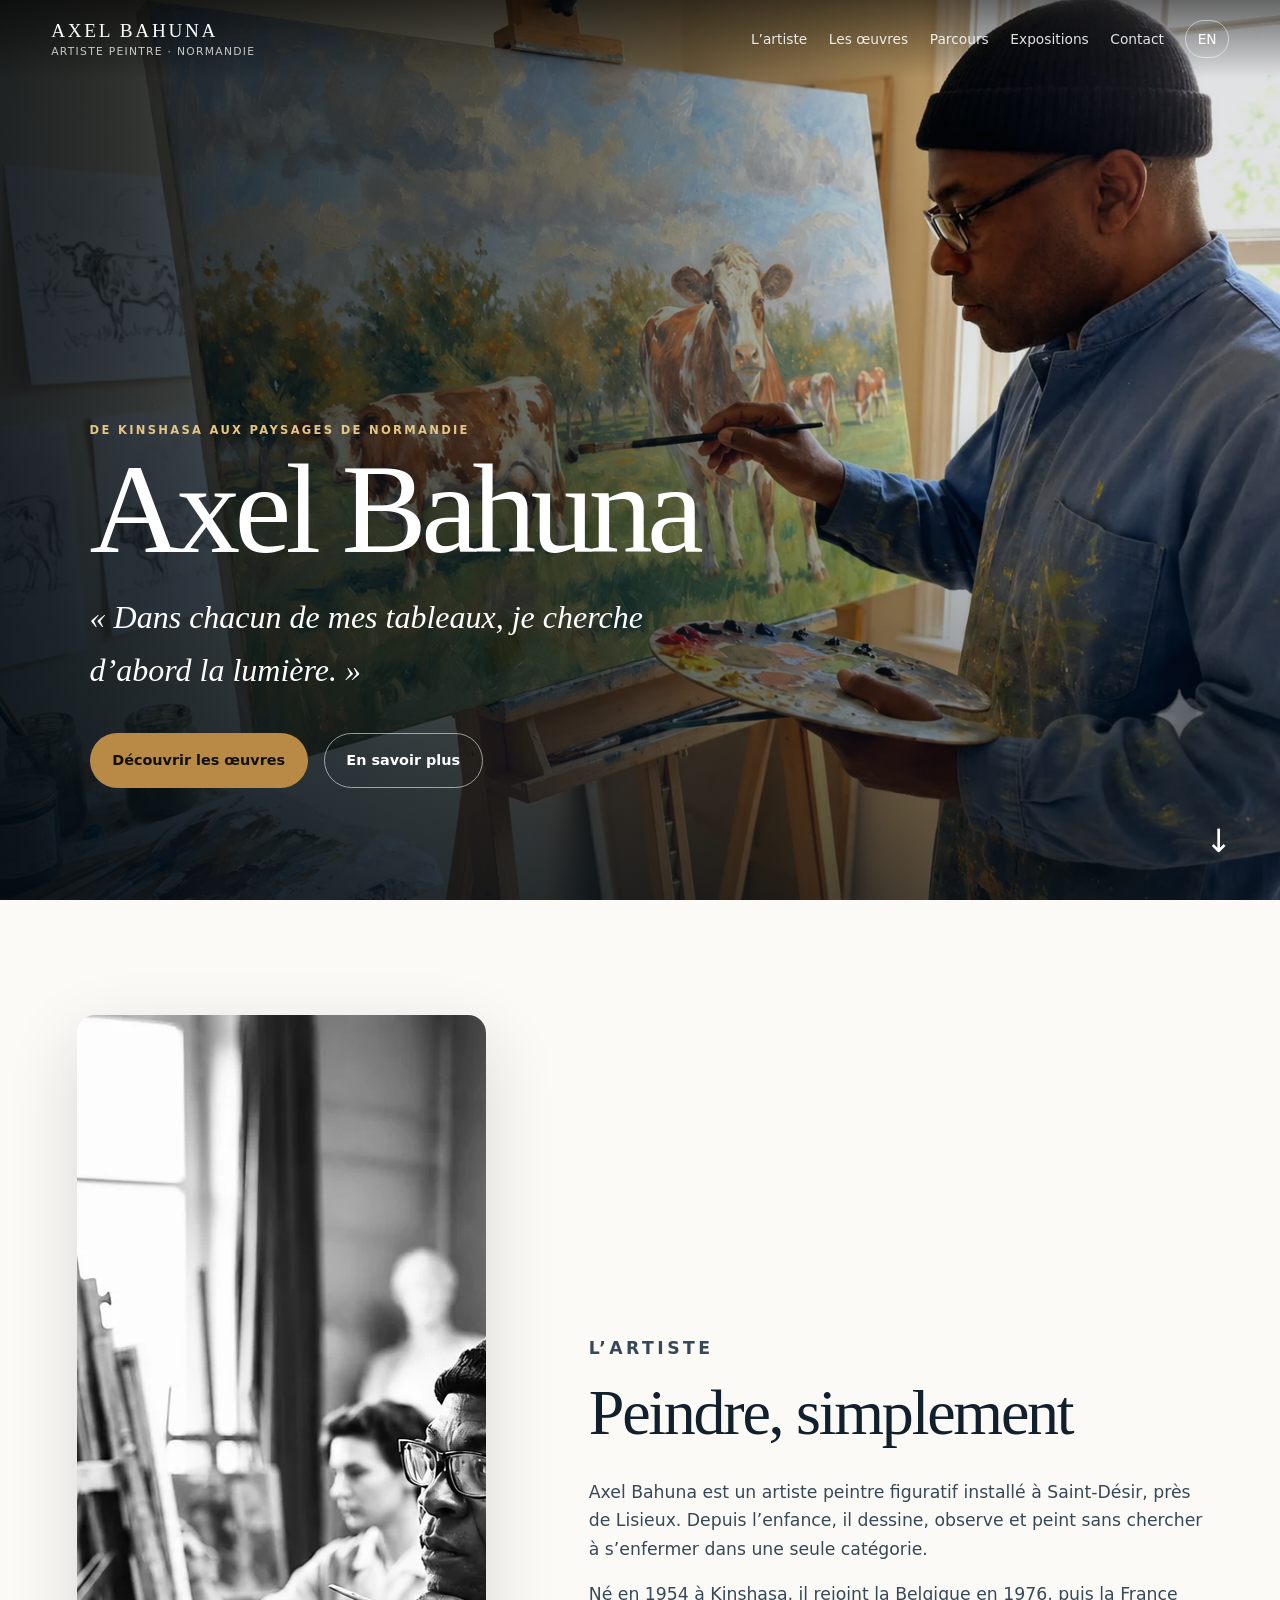
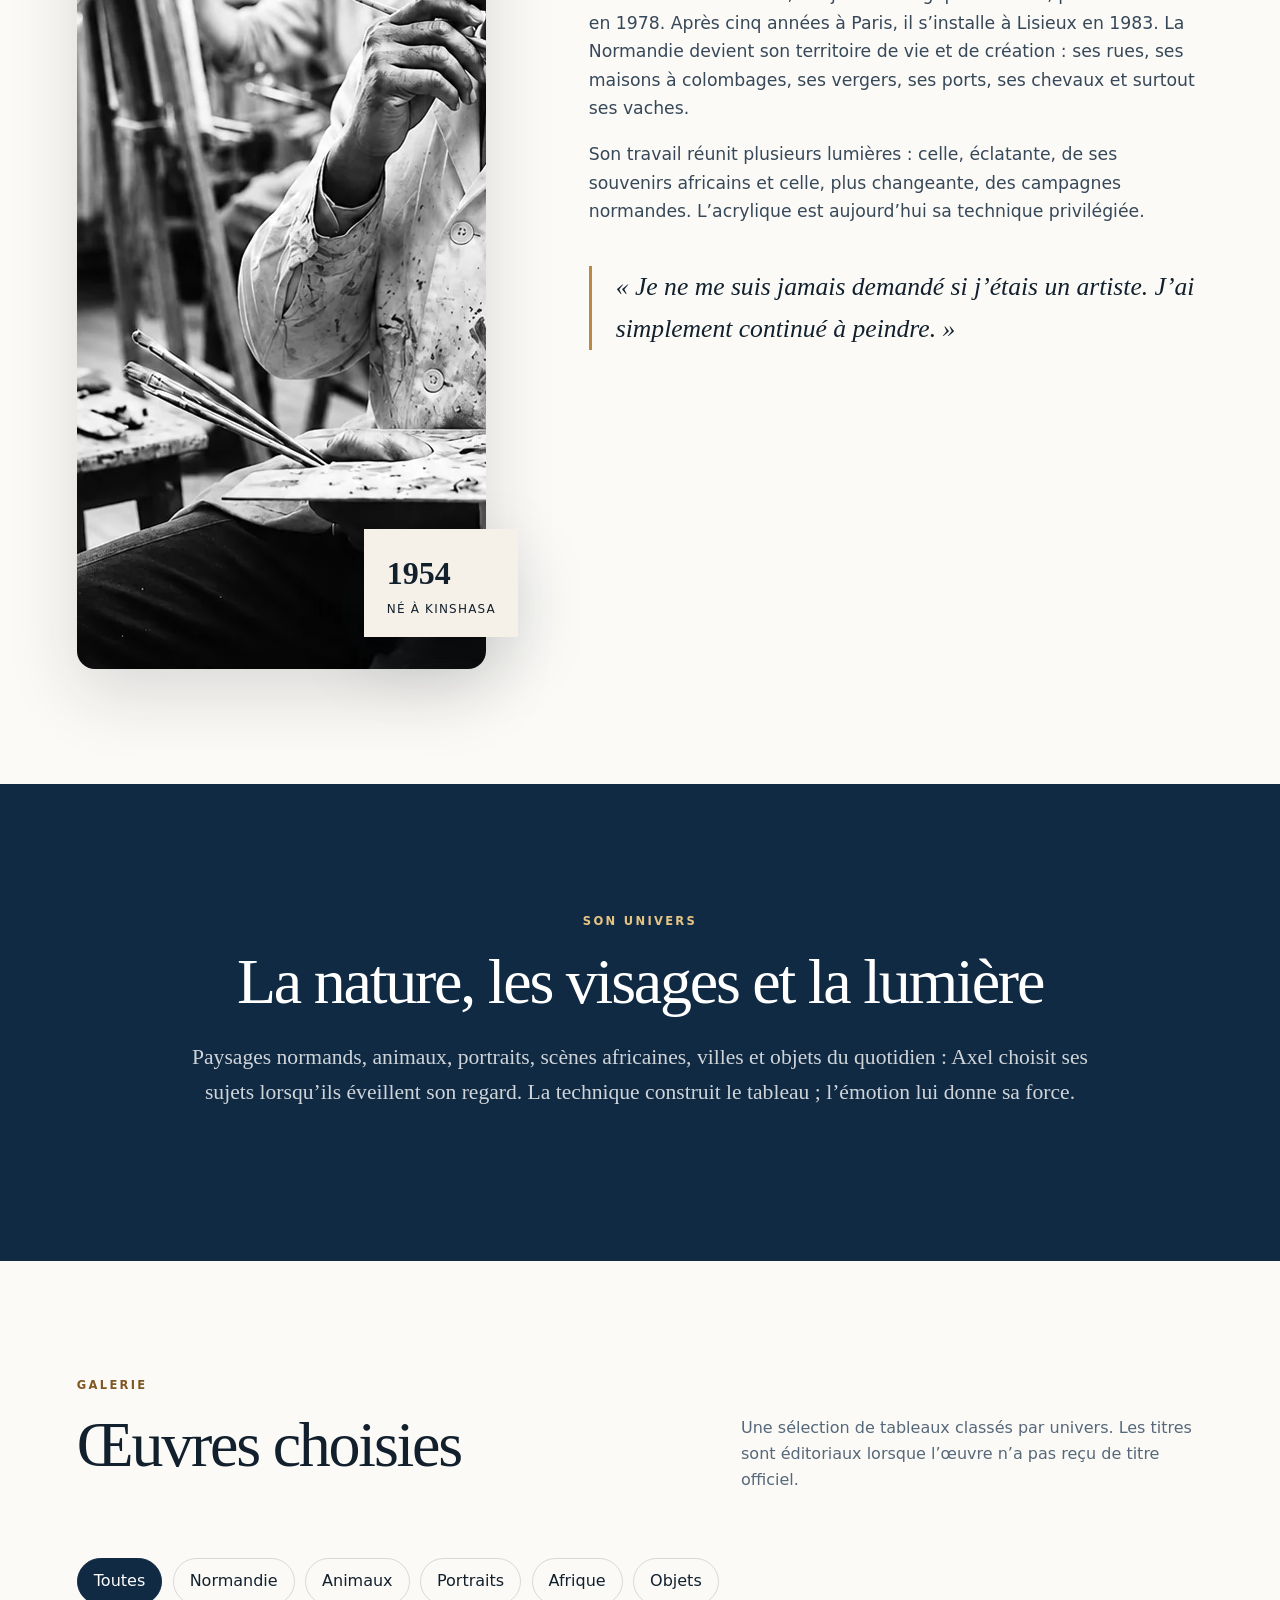
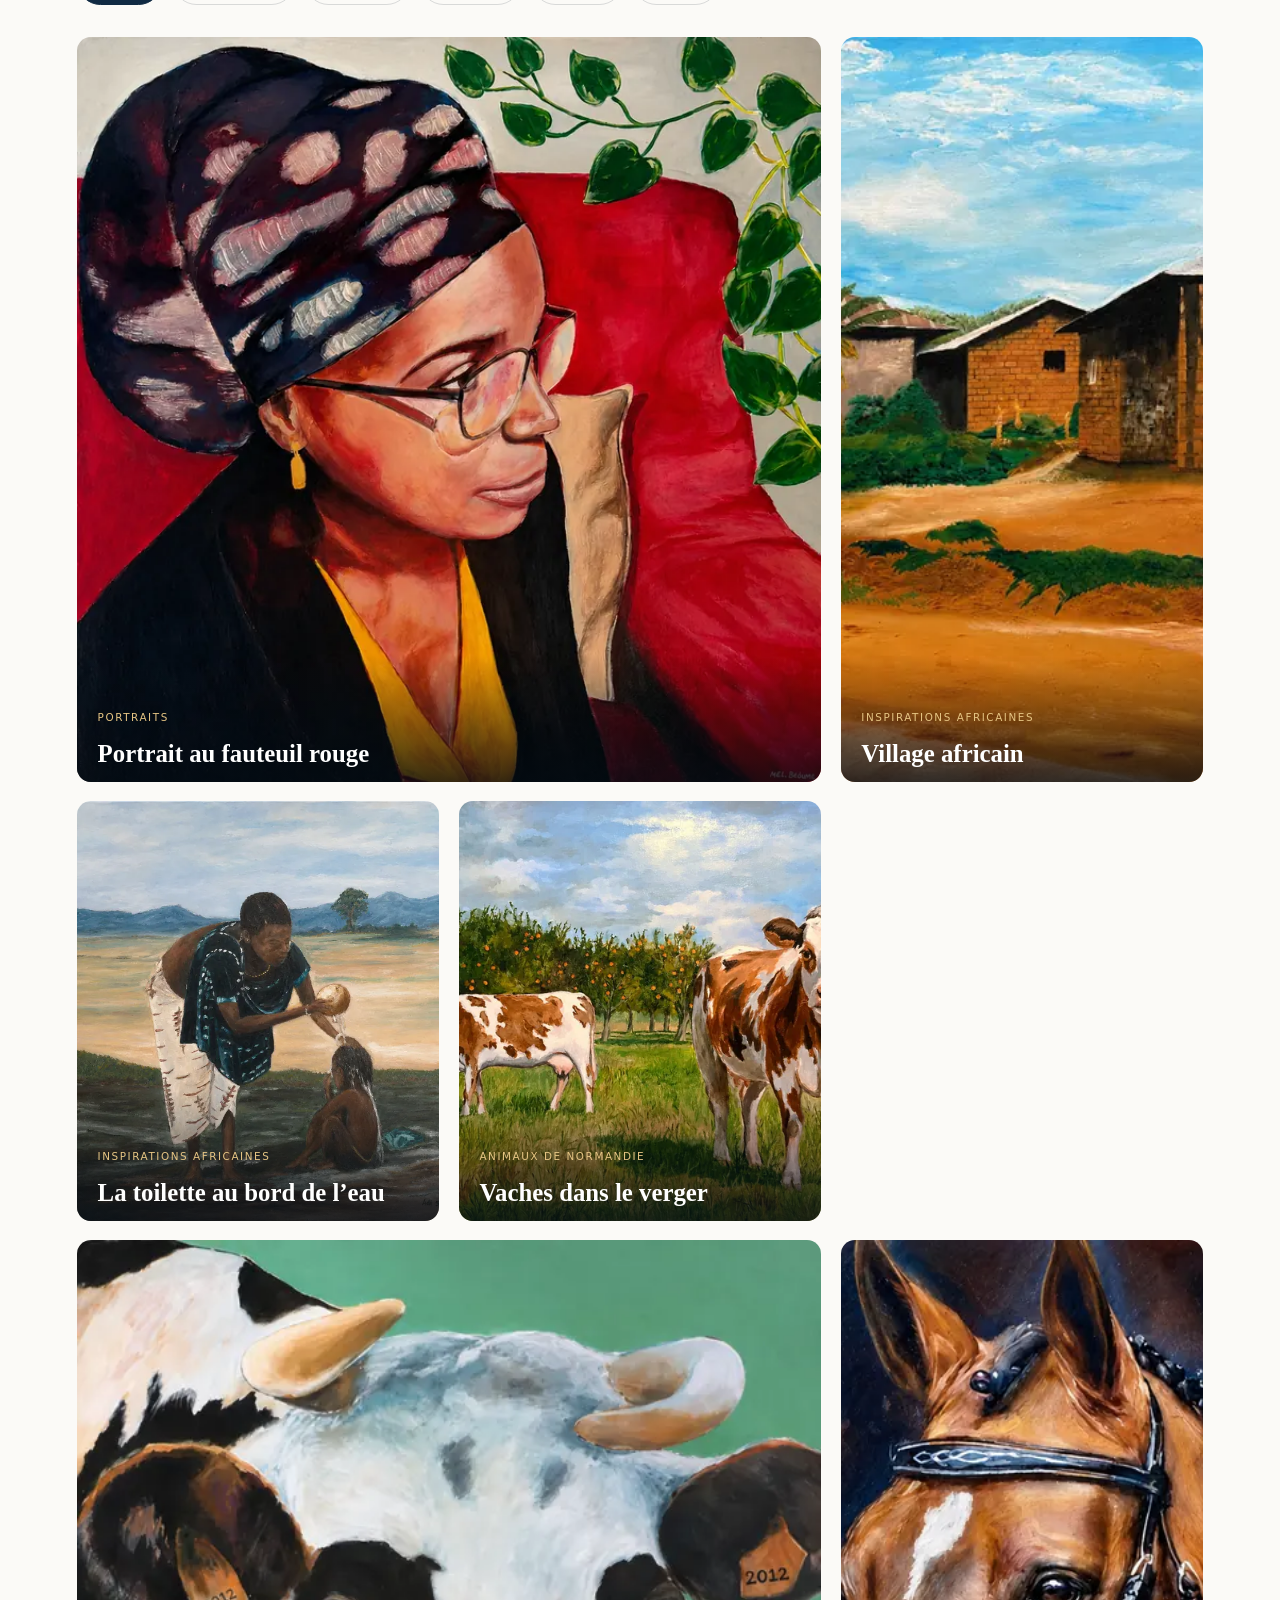
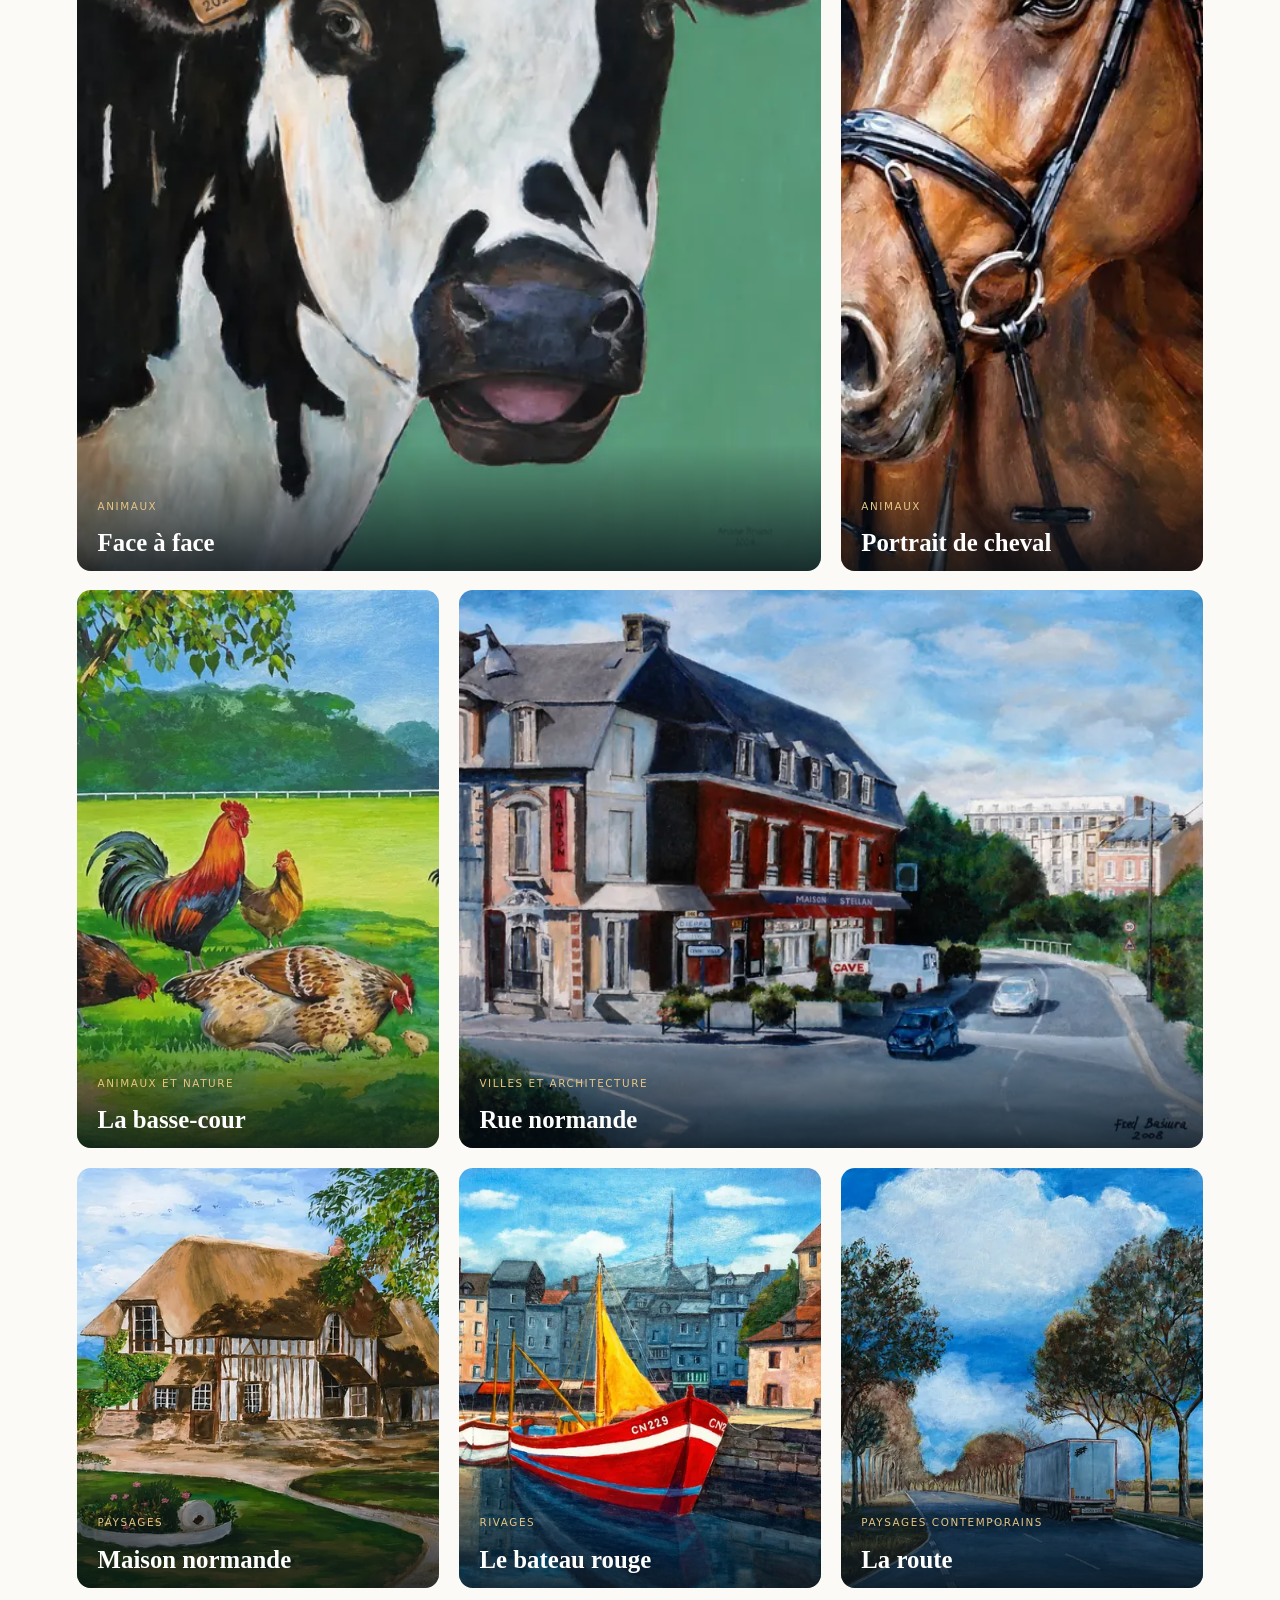
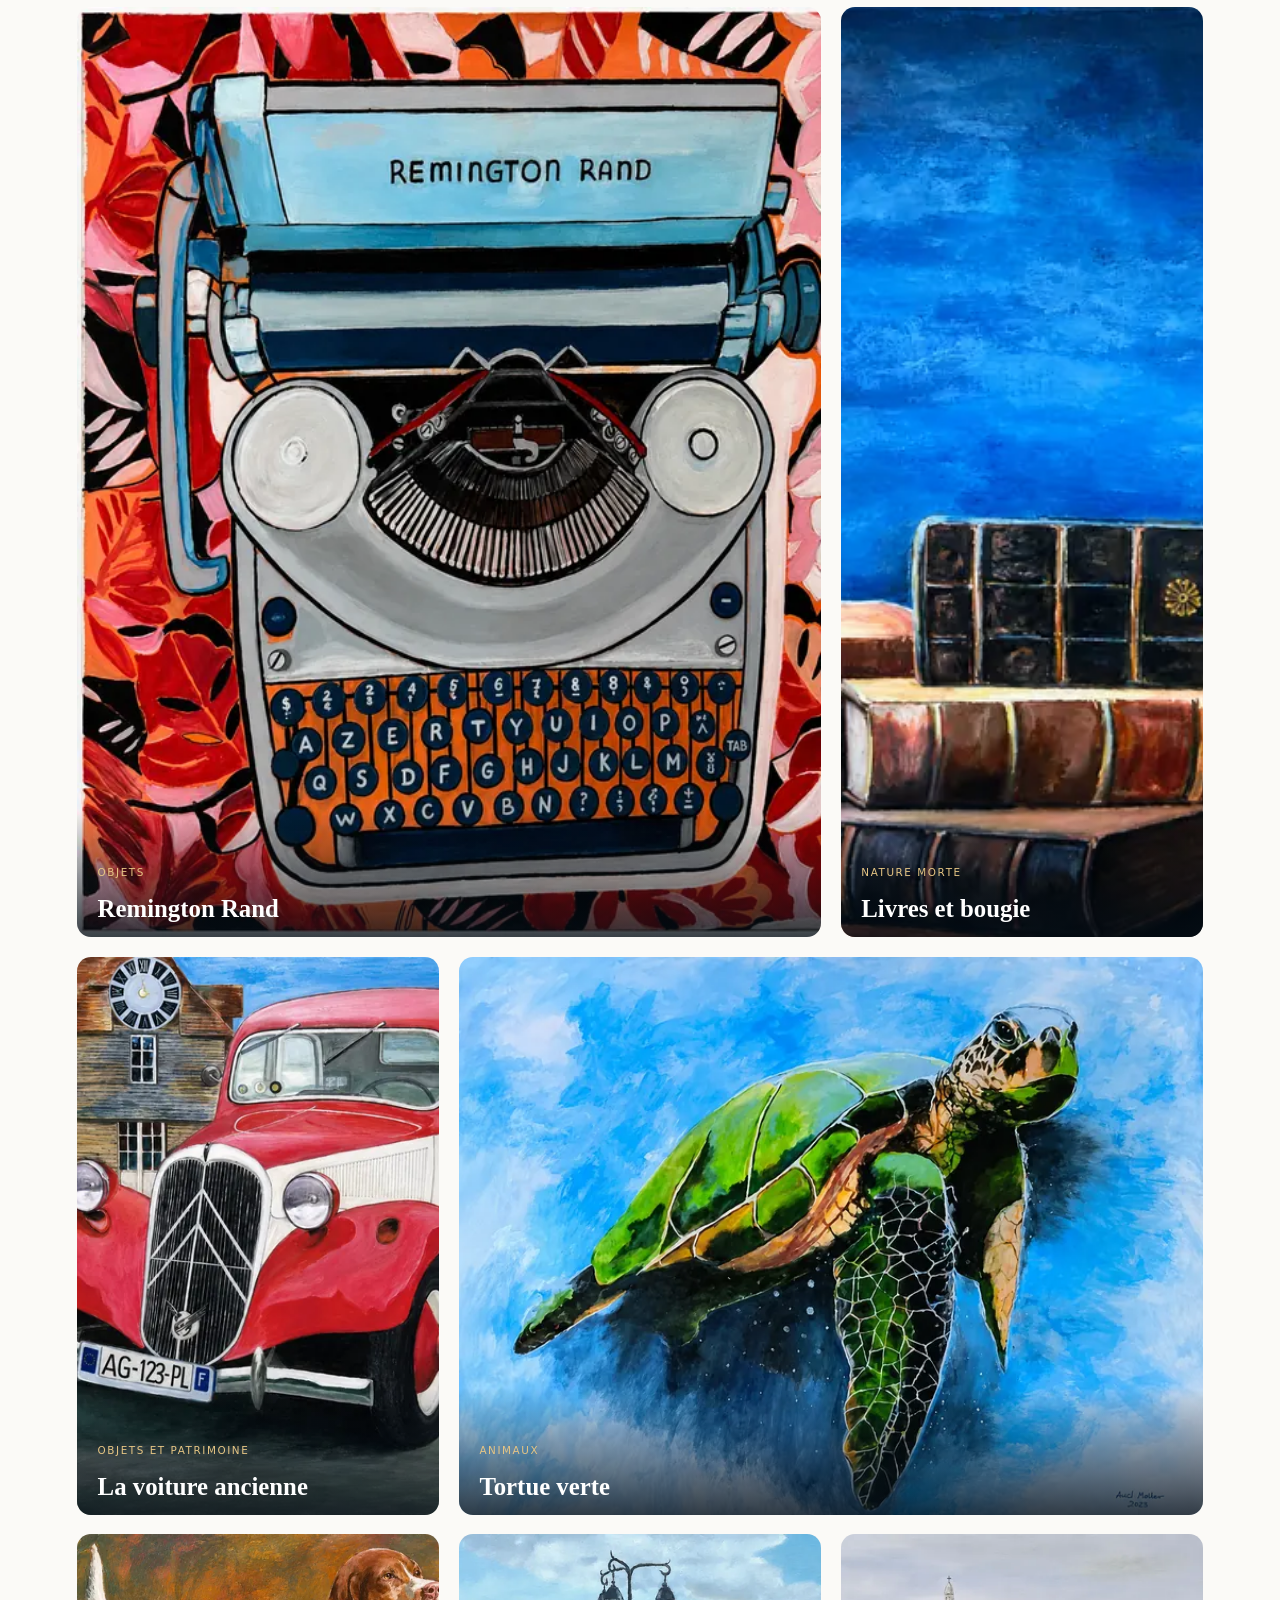
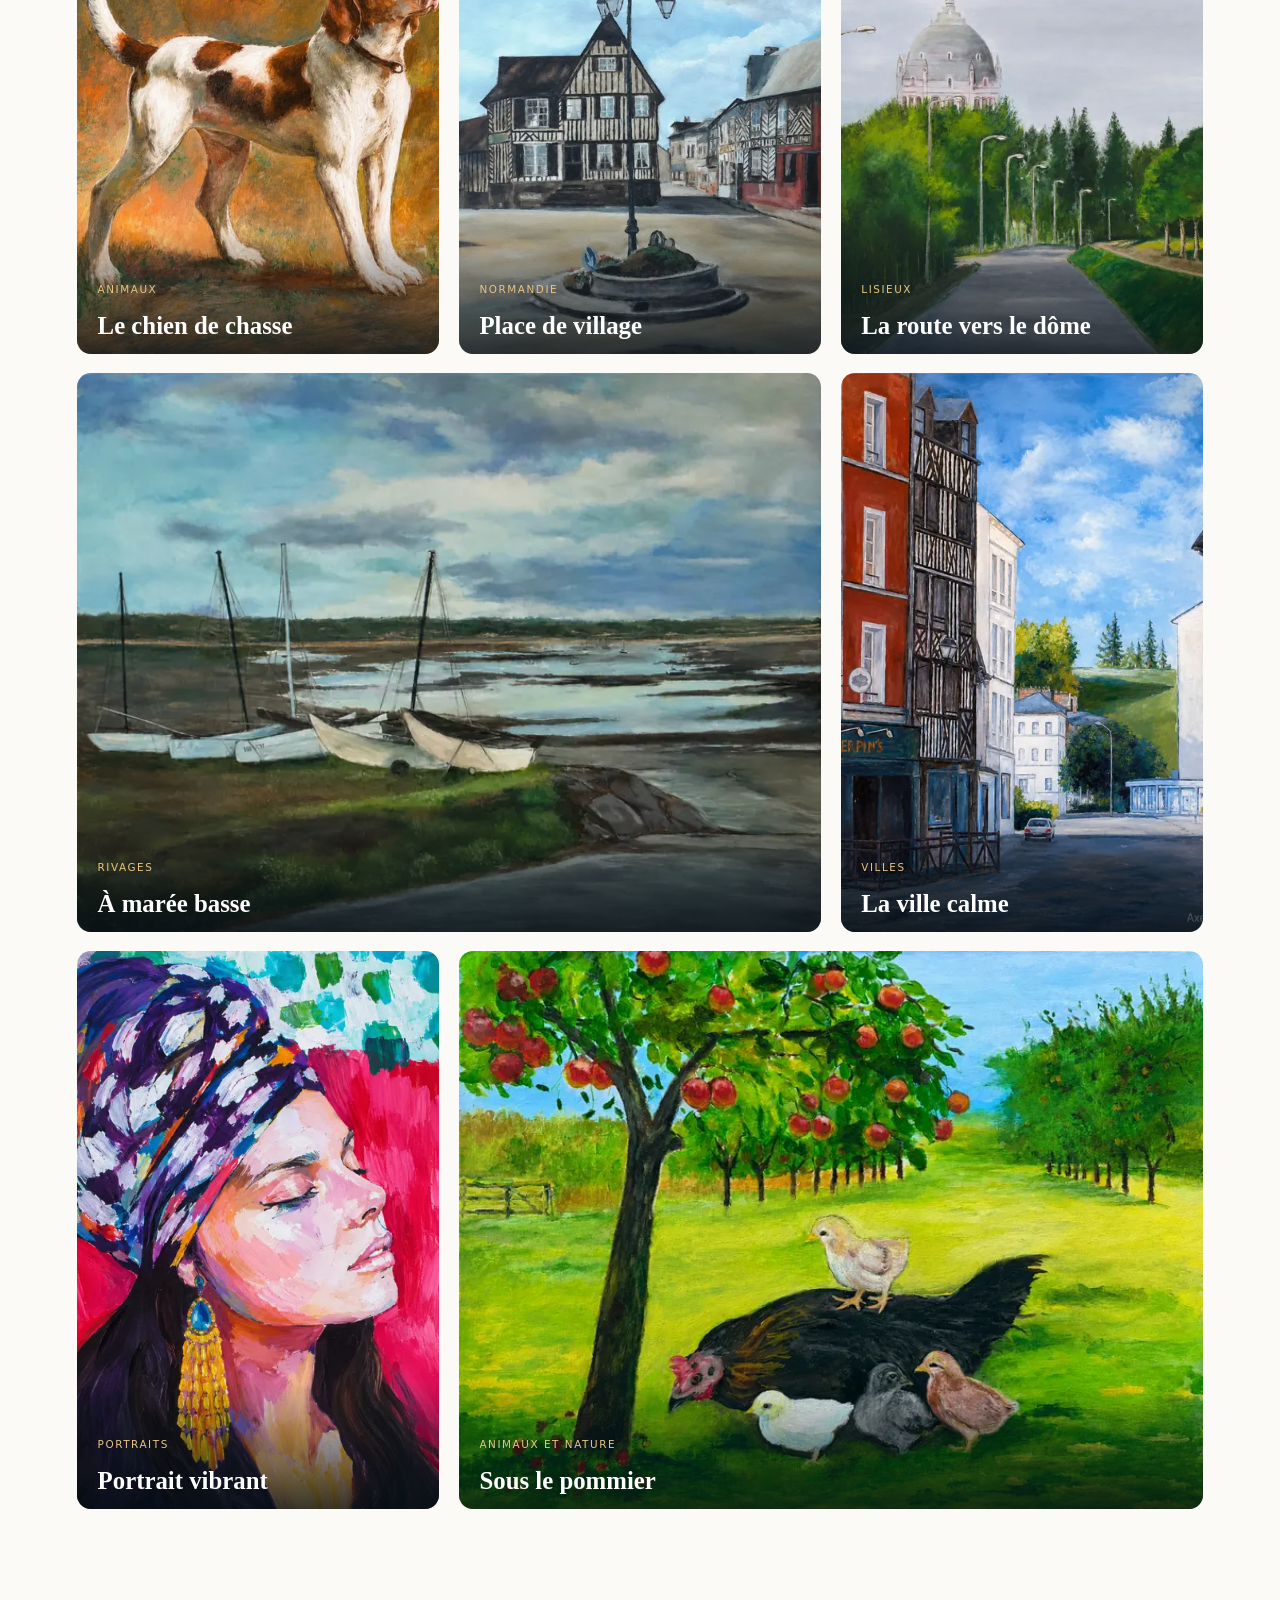
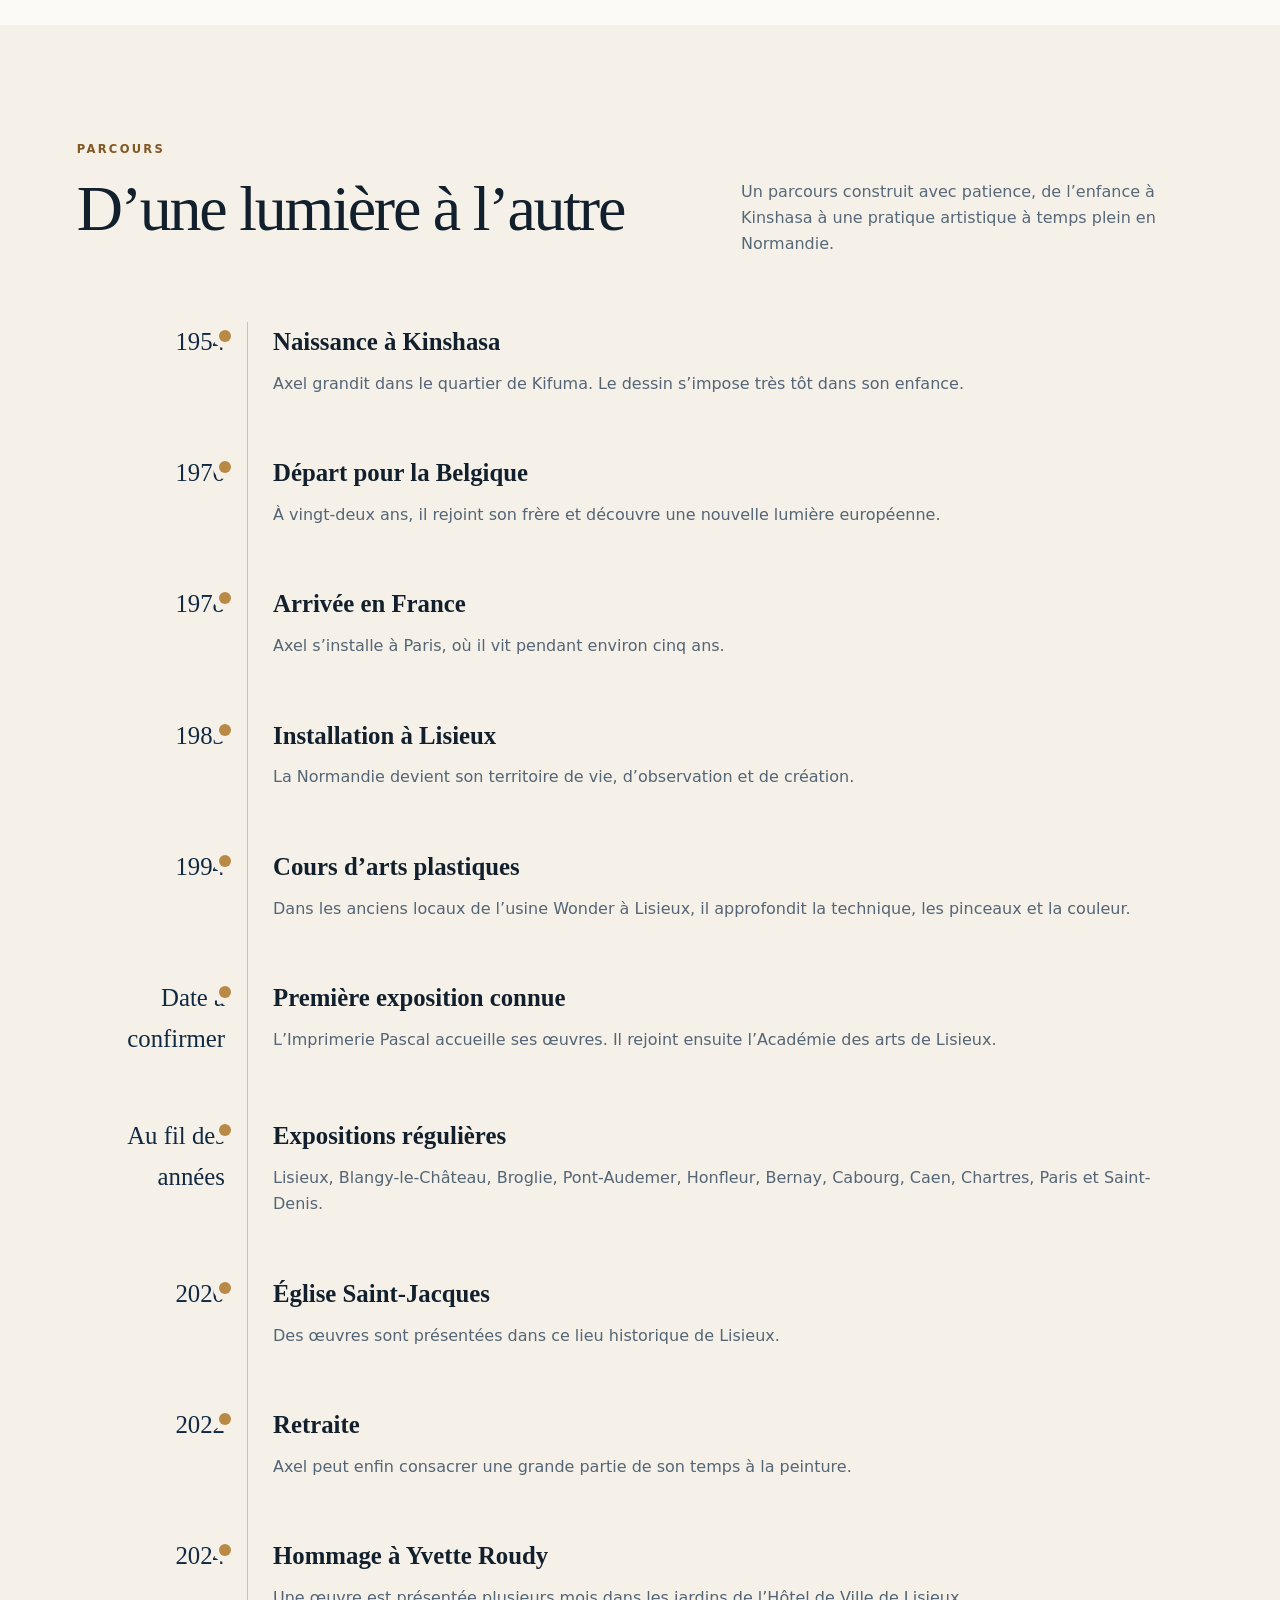
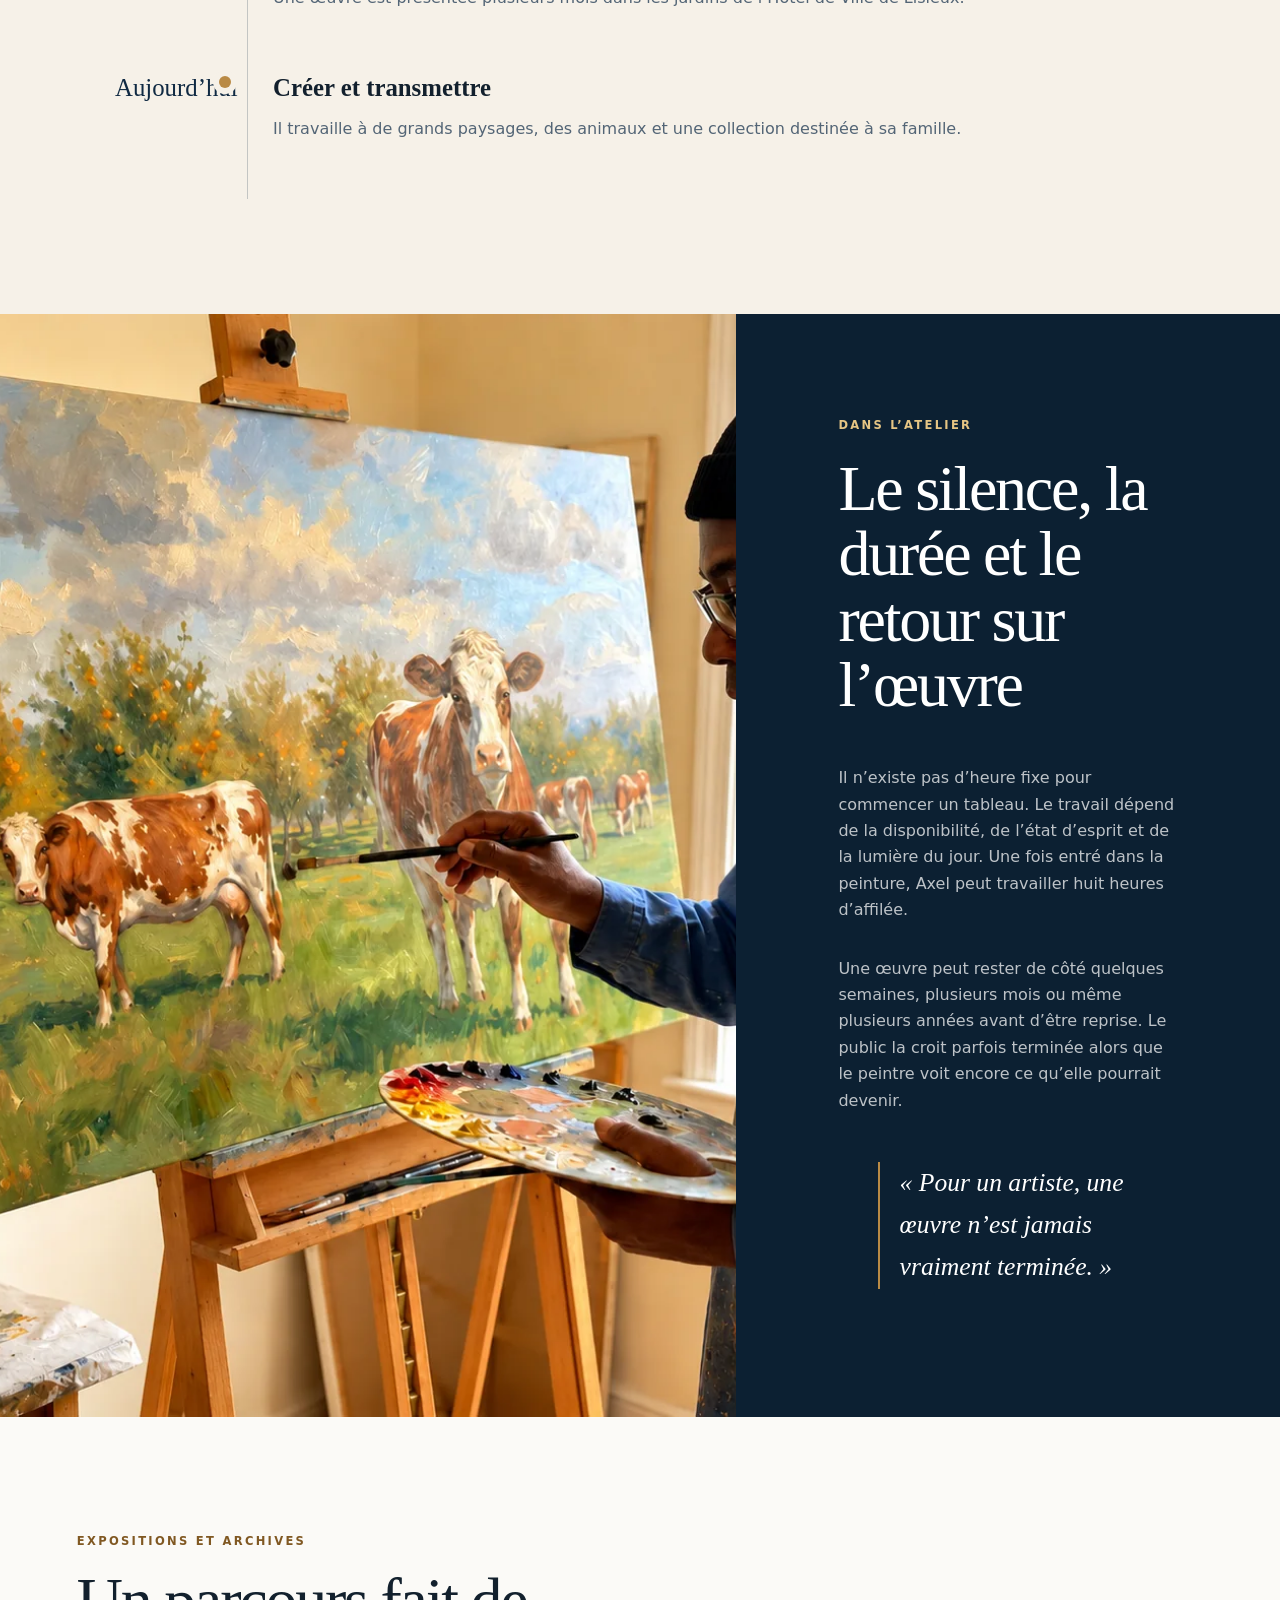
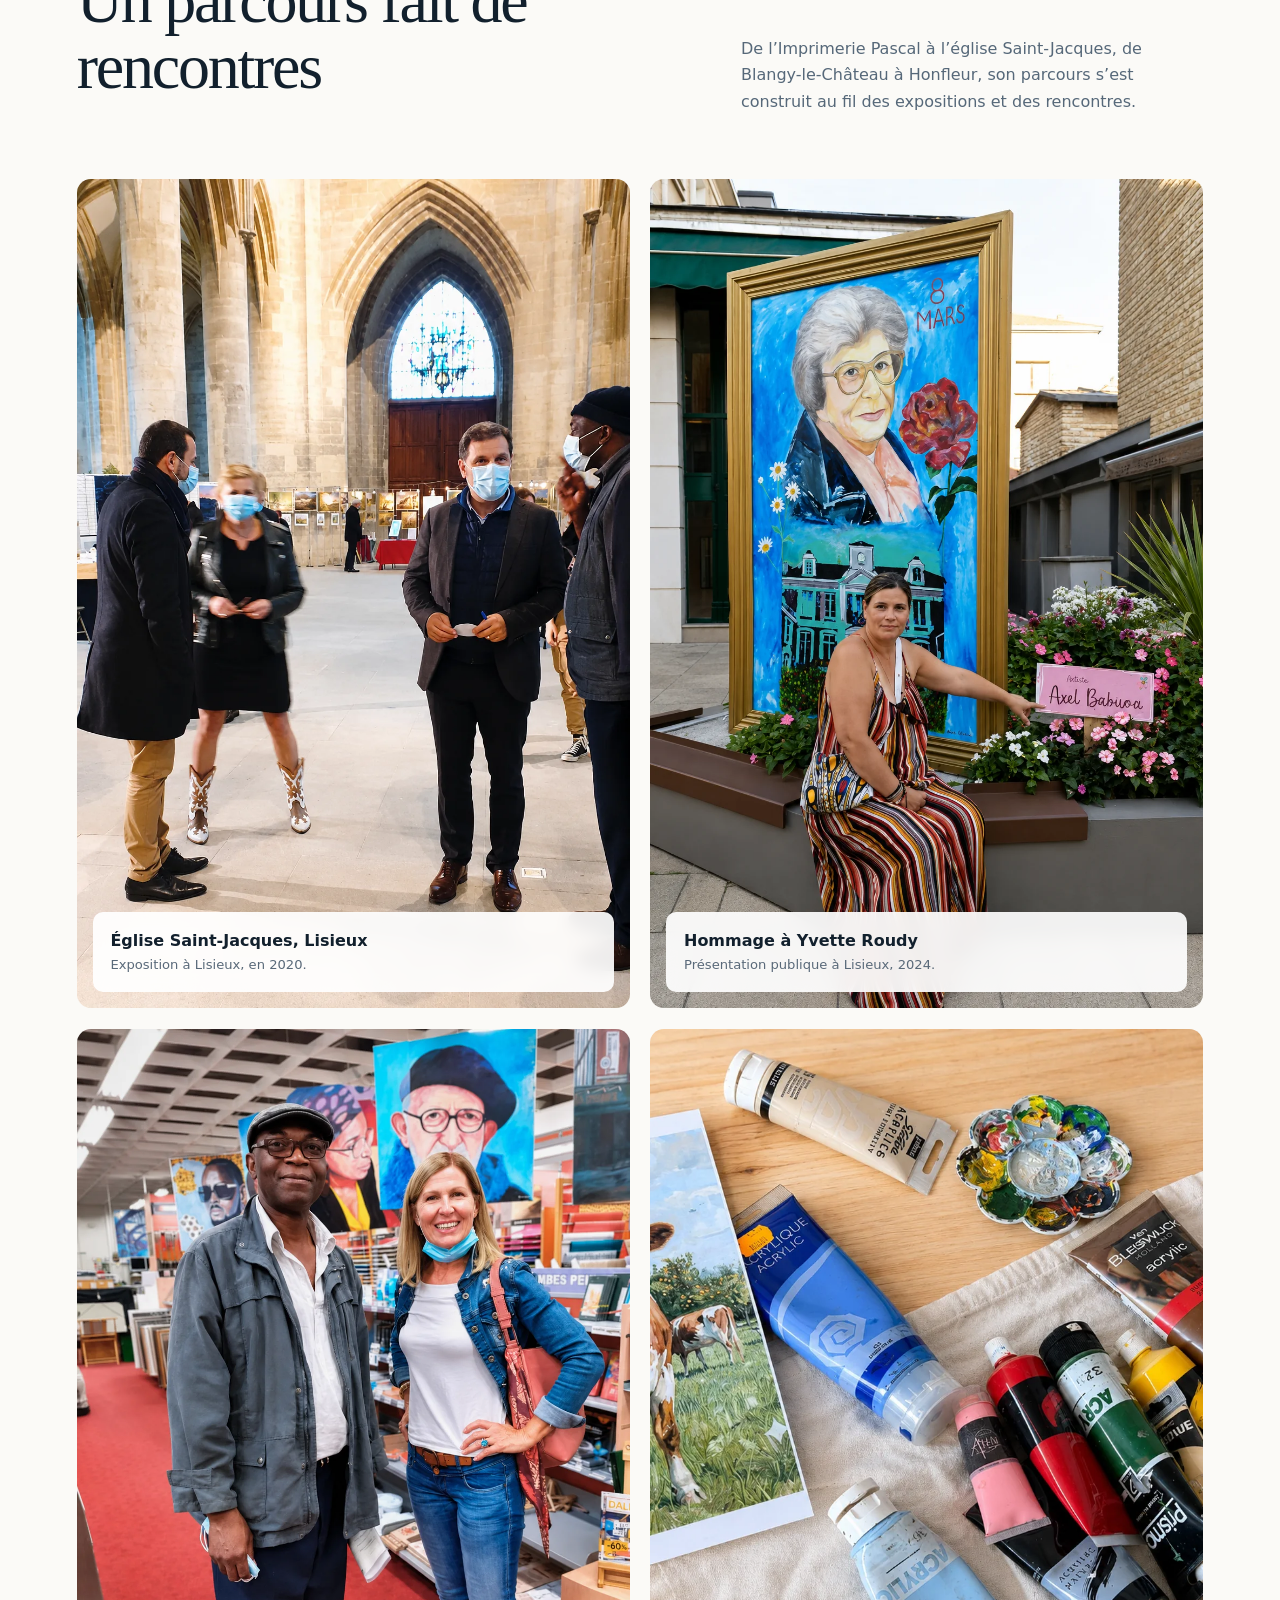
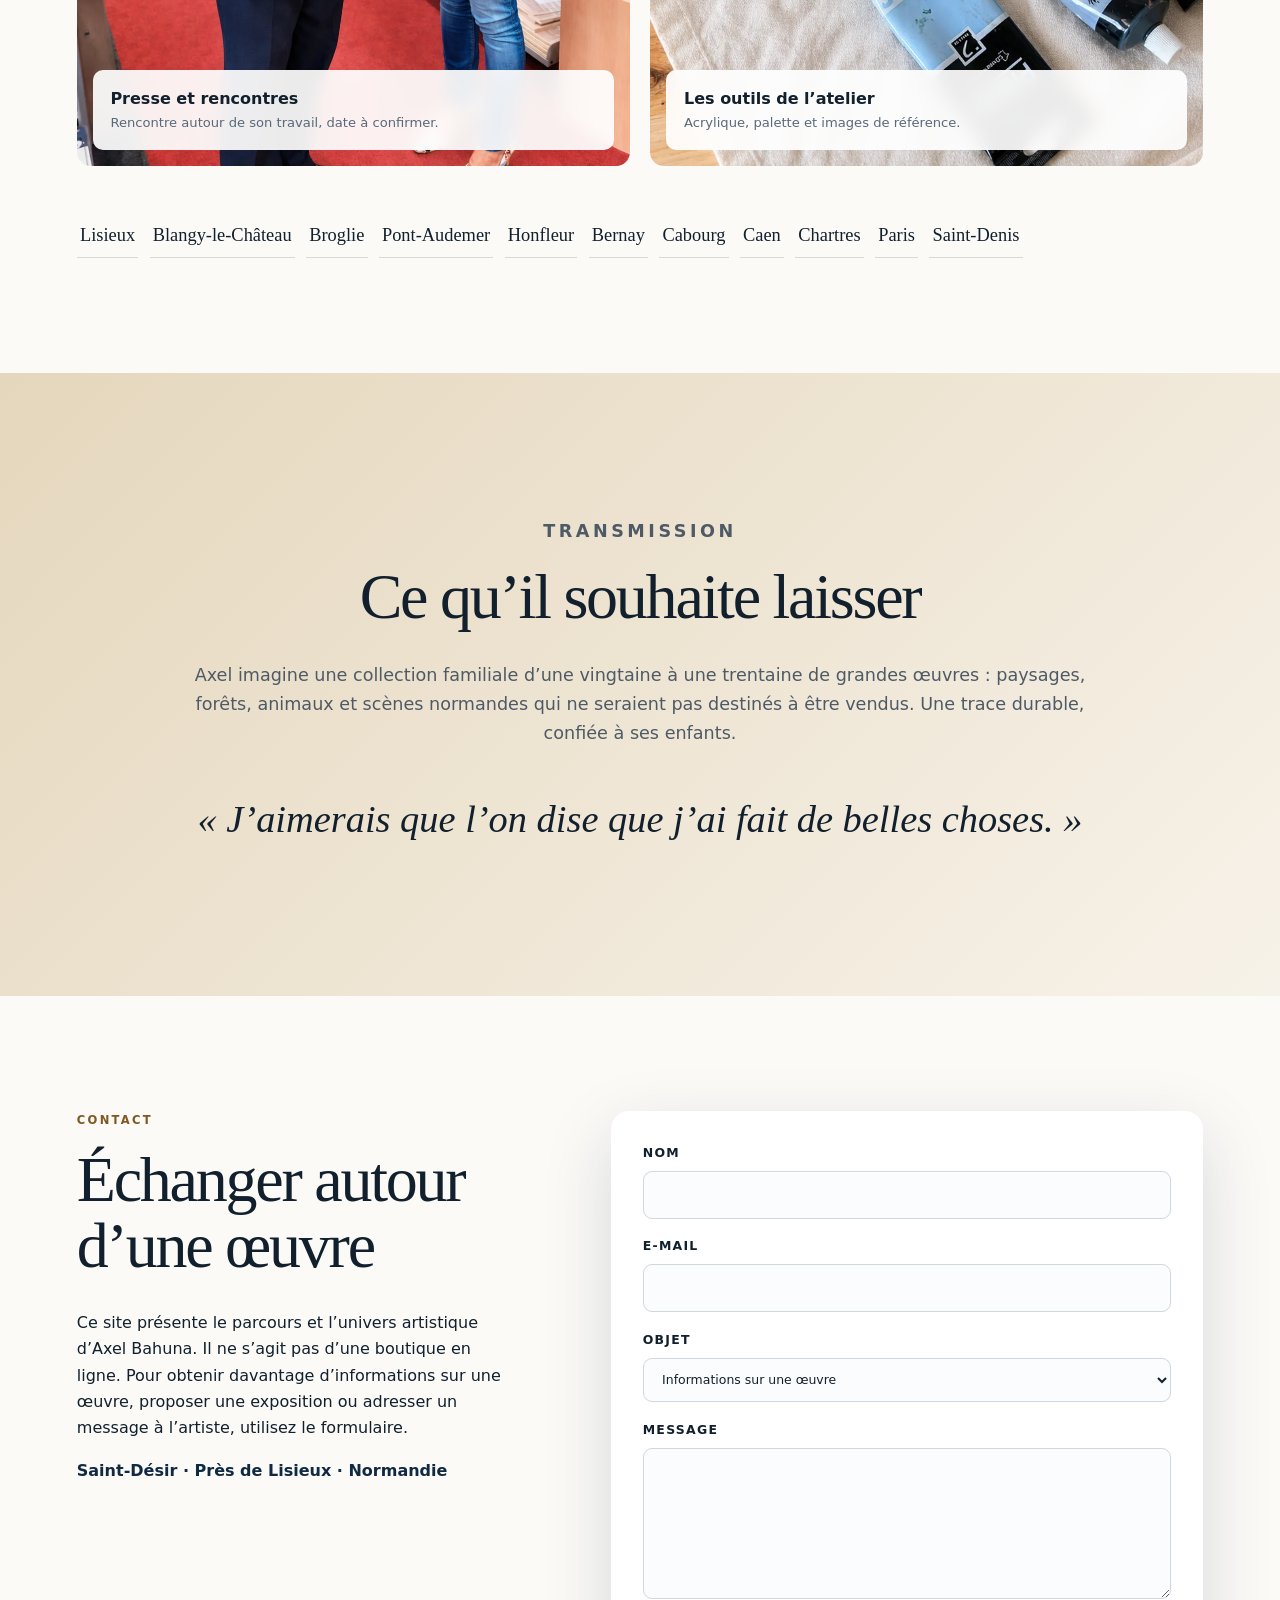
==== index.html @ b17f4f7a "Créer le site vitrine Axel Bahuna" ====
<!doctype html>
<html lang="fr">
<head>
  <meta charset="utf-8" />
  <meta name="viewport" content="width=device-width, initial-scale=1" />
  <title>Axel Bahuna — Artiste peintre en Normandie</title>
  <meta name="description" content="Découvrez le parcours et les œuvres d’Axel Bahuna, artiste peintre installé près de Lisieux : paysages normands, animaux, portraits et inspirations africaines." />
  <meta name="theme-color" content="#102a43" />
  <meta property="og:title" content="Axel Bahuna — Artiste peintre" />
  <meta property="og:description" content="De Kinshasa aux paysages de Normandie : parcours, œuvres et expositions d’Axel Bahuna." />
  <meta property="og:type" content="website" />
  <meta property="og:url" content="https://axelbahuna.fr/" />
  <meta property="og:locale" content="fr_FR" />
  <meta property="og:image" content="https://axelbahuna.fr/assets/images/archive/axel-atelier.webp" />
  <meta property="og:image:alt" content="Axel Bahuna peignant un paysage de vaches normandes dans son atelier" />
  <link rel="canonical" href="https://axelbahuna.fr/" />
  <link rel="icon" href="assets/favicon.svg" type="image/svg+xml" />
  <link rel="stylesheet" href="styles.css" />
  <script type="application/ld+json">
  {
    "@context": "https://schema.org",
    "@type": "Person",
    "name": "Axel Bahuna",
    "birthDate": "1954",
    "jobTitle": "Artiste peintre",
    "homeLocation": {"@type":"Place","name":"Saint-Désir, Normandie, France"},
    "url": "https://axelbahuna.fr/",
    "description": "Artiste peintre figuratif passionné par les paysages normands, la nature, les animaux et les portraits."
  }
  </script>
</head>
<body id="top">
  <a class="skip-link" href="#main" data-i18n="skipLink">Aller au contenu</a>
  <header class="site-header">
    <a class="brand" href="#top" aria-label="Retour en haut" data-i18n-aria-label="backTop">
      <span class="brand-name">AXEL BAHUNA</span>
      <span class="brand-subtitle" data-i18n="brandSubtitle">Artiste peintre · Normandie</span>
    </a>
    <button class="menu-toggle" type="button" aria-expanded="false" aria-controls="main-nav" data-i18n="menu">Menu</button>
    <nav id="main-nav" class="main-nav" aria-label="Navigation principale" data-i18n-aria-label="mainNavLabel">
      <a href="#artiste" data-i18n="navArtist">L’artiste</a>
      <a href="#oeuvres" data-i18n="navWorks">Les œuvres</a>
      <a href="#parcours" data-i18n="navJourney">Parcours</a>
      <a href="#expositions" data-i18n="navExhibitions">Expositions</a>
      <a href="#contact" data-i18n="navContact">Contact</a>
      <button class="lang-toggle" type="button" aria-label="Afficher le site en anglais">EN</button>
    </nav>
  </header>

  <main id="main" tabindex="-1">
    <section class="hero" aria-labelledby="hero-title">
      <img class="hero-image" src="assets/images/archive/axel-atelier.webp" width="1448" height="1086" alt="Axel Bahuna peignant un paysage de vaches normandes dans son atelier" data-i18n-alt="heroImageAlt" fetchpriority="high" />
      <div class="hero-overlay"></div>
      <div class="hero-content">
        <p class="eyebrow" data-i18n="heroEyebrow">De Kinshasa aux paysages de Normandie</p>
        <h1 id="hero-title">Axel Bahuna</h1>
        <blockquote data-i18n="heroQuote">« Dans chacun de mes tableaux, je cherche d’abord la lumière. »</blockquote>
        <div class="hero-actions">
          <a class="button button-primary" href="#oeuvres" data-i18n="discoverWorks">Découvrir les œuvres</a>
          <a class="button button-ghost" href="#artiste" data-i18n="discoverStory">En savoir plus</a>
        </div>
      </div>
      <a class="scroll-cue" href="#artiste" aria-label="Faire défiler" data-i18n-aria-label="scrollLabel">↓</a>
    </section>

    <section class="intro section" id="artiste">
      <div class="section-grid intro-grid">
        <div class="portrait-stack reveal">
          <img class="portrait-main" src="assets/images/archive/axel-contemplation.webp" width="1254" height="1254" alt="Portrait artistique en noir et blanc d’Axel Bahuna dans un atelier" data-i18n-alt="portraitImageAlt" loading="lazy" decoding="async" />
          <div class="portrait-note">
            <strong>1954</strong>
            <span data-i18n="bornKinshasa">Né à Kinshasa</span>
          </div>
        </div>
        <div class="prose reveal">
          <p class="eyebrow" data-i18n="artistEyebrow">L’artiste</p>
          <h2 data-i18n="artistTitle">Peindre, simplement</h2>
          <p data-i18n="artistP1">Axel Bahuna est un artiste peintre figuratif installé à Saint-Désir, près de Lisieux. Depuis l’enfance, il dessine, observe et peint sans chercher à s’enfermer dans une seule catégorie.</p>
          <p data-i18n="artistP2">Né en 1954 à Kinshasa, il rejoint la Belgique en 1976, puis la France en 1978. Après cinq années à Paris, il s’installe à Lisieux en 1983. La Normandie devient son territoire de vie et de création : ses rues, ses maisons à colombages, ses vergers, ses ports, ses chevaux et surtout ses vaches.</p>
          <p data-i18n="artistP3">Son travail réunit plusieurs lumières : celle, éclatante, de ses souvenirs africains et celle, plus changeante, des campagnes normandes. L’acrylique est aujourd’hui sa technique privilégiée.</p>
          <blockquote class="pullquote" data-i18n="artistQuote">« Je ne me suis jamais demandé si j’étais un artiste. J’ai simplement continué à peindre. »</blockquote>
        </div>
      </div>
    </section>

    <section class="manifesto">
      <div class="manifesto-inner reveal">
        <p class="eyebrow" data-i18n="universeEyebrow">Son univers</p>
        <h2 data-i18n="universeTitle">La nature, les visages et la lumière</h2>
        <p data-i18n="universeText">Paysages normands, animaux, portraits, scènes africaines, villes et objets du quotidien : Axel choisit ses sujets lorsqu’ils éveillent son regard. La technique construit le tableau ; l’émotion lui donne sa force.</p>
      </div>
    </section>

    <section class="section works-section" id="oeuvres">
      <div class="section-heading reveal">
        <div>
          <p class="eyebrow" data-i18n="worksEyebrow">Galerie</p>
          <h2 data-i18n="worksTitle">Œuvres choisies</h2>
        </div>
        <p data-i18n="worksIntro">Une sélection de tableaux classés par univers. Les titres sont éditoriaux lorsque l’œuvre n’a pas reçu de titre officiel.</p>
      </div>
      <div class="filters" role="group" aria-label="Filtrer les œuvres" data-i18n-aria-label="filtersLabel">
        <button class="filter active" type="button" data-filter="all" data-i18n="filterAll" aria-pressed="true">Toutes</button>
        <button class="filter" type="button" data-filter="normandie" data-i18n="filterNormandy" aria-pressed="false">Normandie</button>
        <button class="filter" type="button" data-filter="animaux" data-i18n="filterAnimals" aria-pressed="false">Animaux</button>
        <button class="filter" type="button" data-filter="portraits" data-i18n="filterPortraits" aria-pressed="false">Portraits</button>
        <button class="filter" type="button" data-filter="afrique" data-i18n="filterAfrica" aria-pressed="false">Afrique</button>
        <button class="filter" type="button" data-filter="objets" data-i18n="filterObjects" aria-pressed="false">Objets</button>
      </div>
      <div class="gallery" id="gallery">
        <article class="art-card reveal" data-category="portraits">
          <img src="assets/images/artworks/portrait-fauteuil-rouge-thumb.webp" width="700" height="700" alt="Un portrait de profil installé dans un fauteuil rouge, entouré de feuillage" loading="lazy" decoding="async" />
          <div class="art-overlay"><small>Portraits</small><h3>Portrait au fauteuil rouge</h3></div>
          <a class="art-card-trigger" href="assets/images/artworks/portrait-fauteuil-rouge.webp" aria-haspopup="dialog" aria-label="Voir l’œuvre : Portrait au fauteuil rouge"></a>
        </article>
        <article class="art-card reveal" data-category="afrique">
          <img src="assets/images/artworks/village-africain-thumb.webp" width="700" height="525" alt="Une scène de village aux tons de terre animée par plusieurs silhouettes" loading="lazy" decoding="async" />
          <div class="art-overlay"><small>Inspirations africaines</small><h3>Village africain</h3></div>
          <a class="art-card-trigger" href="assets/images/artworks/village-africain.webp" aria-haspopup="dialog" aria-label="Voir l’œuvre : Village africain"></a>
        </article>
        <article class="art-card reveal" data-category="afrique">
          <img src="assets/images/artworks/toilette-au-bord-de-eau-thumb.webp" width="700" height="700" alt="Une scène quotidienne au bord de l’eau entre un adulte et un enfant" loading="lazy" decoding="async" />
          <div class="art-overlay"><small>Inspirations africaines</small><h3>La toilette au bord de l’eau</h3></div>
          <a class="art-card-trigger" href="assets/images/artworks/toilette-au-bord-de-eau.webp" aria-haspopup="dialog" aria-label="Voir l’œuvre : La toilette au bord de l’eau"></a>
        </article>
        <article class="art-card reveal" data-category="animaux">
          <img src="assets/images/artworks/vaches-dans-le-verger-thumb.webp" width="700" height="525" alt="Des vaches normandes dans un verger planté de pommiers" loading="lazy" decoding="async" />
          <div class="art-overlay"><small>Animaux de Normandie</small><h3>Vaches dans le verger</h3></div>
          <a class="art-card-trigger" href="assets/images/artworks/vaches-dans-le-verger.webp" aria-haspopup="dialog" aria-label="Voir l’œuvre : Vaches dans le verger"></a>
        </article>
        <article class="art-card reveal" data-category="animaux">
          <img src="assets/images/artworks/portrait-vache-holstein-thumb.webp" width="560" height="700" alt="Le portrait rapproché d’une vache Holstein sur fond vert" loading="lazy" decoding="async" />
          <div class="art-overlay"><small>Animaux</small><h3>Face à face</h3></div>
          <a class="art-card-trigger" href="assets/images/artworks/portrait-vache-holstein.webp" aria-haspopup="dialog" aria-label="Voir l’œuvre : Face à face"></a>
        </article>
        <article class="art-card reveal" data-category="animaux">
          <img src="assets/images/artworks/portrait-cheval-thumb.webp" width="700" height="700" alt="La tête harnachée d’un cheval peinte avec précision" loading="lazy" decoding="async" />
          <div class="art-overlay"><small>Animaux</small><h3>Portrait de cheval</h3></div>
          <a class="art-card-trigger" href="assets/images/artworks/portrait-cheval.webp" aria-haspopup="dialog" aria-label="Voir l’œuvre : Portrait de cheval"></a>
        </article>
        <article class="art-card reveal" data-category="animaux">
          <img src="assets/images/artworks/basse-cour-thumb.webp" width="700" height="525" alt="Des poules dispersées dans une étendue verte" loading="lazy" decoding="async" />
          <div class="art-overlay"><small>Animaux et nature</small><h3>La basse-cour</h3></div>
          <a class="art-card-trigger" href="assets/images/artworks/basse-cour.webp" aria-haspopup="dialog" aria-label="Voir l’œuvre : La basse-cour"></a>
        </article>
        <article class="art-card reveal" data-category="normandie">
          <img src="assets/images/artworks/rue-normande-thumb.webp" width="700" height="525" alt="Une rue bordée de façades à colombages et de véhicules" loading="lazy" decoding="async" />
          <div class="art-overlay"><small>Villes et architecture</small><h3>Rue normande</h3></div>
          <a class="art-card-trigger" href="assets/images/artworks/rue-normande.webp" aria-haspopup="dialog" aria-label="Voir l’œuvre : Rue normande"></a>
        </article>
        <article class="art-card reveal" data-category="normandie">
          <img src="assets/images/artworks/maison-normande-thumb.webp" width="700" height="525" alt="Une maison normande au centre d’un jardin arboré" loading="lazy" decoding="async" />
          <div class="art-overlay"><small>Paysages</small><h3>Maison normande</h3></div>
          <a class="art-card-trigger" href="assets/images/artworks/maison-normande.webp" aria-haspopup="dialog" aria-label="Voir l’œuvre : Maison normande"></a>
        </article>
        <article class="art-card reveal" data-category="normandie">
          <img src="assets/images/artworks/bateau-rouge-thumb.webp" width="700" height="525" alt="Un bateau à coque rouge et voile jaune sur l’eau" loading="lazy" decoding="async" />
          <div class="art-overlay"><small>Rivages</small><h3>Le bateau rouge</h3></div>
          <a class="art-card-trigger" href="assets/images/artworks/bateau-rouge.webp" aria-haspopup="dialog" aria-label="Voir l’œuvre : Le bateau rouge"></a>
        </article>
        <article class="art-card reveal" data-category="normandie">
          <img src="assets/images/artworks/route-thumb.webp" width="700" height="525" alt="Un camion avance sur une route bordée d’arbres sous un ciel ouvert" loading="lazy" decoding="async" />
          <div class="art-overlay"><small>Paysages contemporains</small><h3>La route</h3></div>
          <a class="art-card-trigger" href="assets/images/artworks/route.webp" aria-haspopup="dialog" aria-label="Voir l’œuvre : La route"></a>
        </article>
        <article class="art-card reveal" data-category="objets">
          <img src="assets/images/artworks/remington-rand-thumb.webp" width="560" height="700" alt="Une machine à écrire Remington Rand peinte dans une composition colorée" loading="lazy" decoding="async" />
          <div class="art-overlay"><small>Objets</small><h3>Remington Rand</h3></div>
          <a class="art-card-trigger" href="assets/images/artworks/remington-rand.webp" aria-haspopup="dialog" aria-label="Voir l’œuvre : Remington Rand"></a>
        </article>
        <article class="art-card reveal" data-category="objets">
          <img src="assets/images/artworks/livres-et-bougie-thumb.webp" width="700" height="525" alt="Des livres anciens éclairés par la flamme d’une bougie" loading="lazy" decoding="async" />
          <div class="art-overlay"><small>Nature morte</small><h3>Livres et bougie</h3></div>
          <a class="art-card-trigger" href="assets/images/artworks/livres-et-bougie.webp" aria-haspopup="dialog" aria-label="Voir l’œuvre : Livres et bougie"></a>
        </article>
        <article class="art-card reveal" data-category="objets">
          <img src="assets/images/artworks/voiture-ancienne-thumb.webp" width="700" height="525" alt="Une automobile ancienne devant une architecture normande" loading="lazy" decoding="async" />
          <div class="art-overlay"><small>Objets et patrimoine</small><h3>La voiture ancienne</h3></div>
          <a class="art-card-trigger" href="assets/images/artworks/voiture-ancienne.webp" aria-haspopup="dialog" aria-label="Voir l’œuvre : La voiture ancienne"></a>
        </article>
        <article class="art-card reveal" data-category="animaux">
          <img src="assets/images/artworks/tortue-verte-thumb.webp" width="700" height="525" alt="Une tortue verte se déplace dans un espace bleu" loading="lazy" decoding="async" />
          <div class="art-overlay"><small>Animaux</small><h3>Tortue verte</h3></div>
          <a class="art-card-trigger" href="assets/images/artworks/tortue-verte.webp" aria-haspopup="dialog" aria-label="Voir l’œuvre : Tortue verte"></a>
        </article>
        <article class="art-card reveal" data-category="animaux">
          <img src="assets/images/artworks/chien-de-chasse-thumb.webp" width="700" height="525" alt="Un chien de chasse se tient dans une posture attentive" loading="lazy" decoding="async" />
          <div class="art-overlay"><small>Animaux</small><h3>Le chien de chasse</h3></div>
          <a class="art-card-trigger" href="assets/images/artworks/chien-de-chasse.webp" aria-haspopup="dialog" aria-label="Voir l’œuvre : Le chien de chasse"></a>
        </article>
        <article class="art-card reveal" data-category="normandie">
          <img src="assets/images/artworks/place-de-village-thumb.webp" width="700" height="525" alt="Une place calme entourée de maisons à colombages" loading="lazy" decoding="async" />
          <div class="art-overlay"><small>Normandie</small><h3>Place de village</h3></div>
          <a class="art-card-trigger" href="assets/images/artworks/place-de-village.webp" aria-haspopup="dialog" aria-label="Voir l’œuvre : Place de village"></a>
        </article>
        <article class="art-card reveal" data-category="normandie">
          <img src="assets/images/artworks/route-vers-le-dome-thumb.webp" width="700" height="525" alt="Une route bordée d’arbres mène vers la silhouette de la basilique" loading="lazy" decoding="async" />
          <div class="art-overlay"><small>Lisieux</small><h3>La route vers le dôme</h3></div>
          <a class="art-card-trigger" href="assets/images/artworks/route-vers-le-dome.webp" aria-haspopup="dialog" aria-label="Voir l’œuvre : La route vers le dôme"></a>
        </article>
        <article class="art-card reveal" data-category="normandie">
          <img src="assets/images/artworks/estuaire-thumb.webp" width="700" height="525" alt="Des bateaux reposent à marée basse sous un ciel chargé" loading="lazy" decoding="async" />
          <div class="art-overlay"><small>Rivages</small><h3>À marée basse</h3></div>
          <a class="art-card-trigger" href="assets/images/artworks/estuaire.webp" aria-haspopup="dialog" aria-label="Voir l’œuvre : À marée basse"></a>
        </article>
        <article class="art-card reveal" data-category="normandie">
          <img src="assets/images/artworks/ville-europeenne-thumb.webp" width="560" height="700" alt="Une architecture urbaine baignée d’une lumière douce" loading="lazy" decoding="async" />
          <div class="art-overlay"><small>Villes</small><h3>La ville calme</h3></div>
          <a class="art-card-trigger" href="assets/images/artworks/ville-europeenne.webp" aria-haspopup="dialog" aria-label="Voir l’œuvre : La ville calme"></a>
        </article>
        <article class="art-card reveal" data-category="portraits">
          <img src="assets/images/artworks/portrait-vibrant-thumb.webp" width="700" height="700" alt="Un visage de profil entouré de couleurs et de motifs" loading="lazy" decoding="async" />
          <div class="art-overlay"><small>Portraits</small><h3>Portrait vibrant</h3></div>
          <a class="art-card-trigger" href="assets/images/artworks/portrait-vibrant.webp" aria-haspopup="dialog" aria-label="Voir l’œuvre : Portrait vibrant"></a>
        </article>
        <article class="art-card reveal" data-category="animaux">
          <img src="assets/images/artworks/poules-sous-pommier-thumb.webp" width="700" height="525" alt="Une poule et ses poussins sous un pommier dans un verger" loading="lazy" decoding="async" />
          <div class="art-overlay"><small>Animaux et nature</small><h3>Sous le pommier</h3></div>
          <a class="art-card-trigger" href="assets/images/artworks/poules-sous-pommier.webp" aria-haspopup="dialog" aria-label="Voir l’œuvre : Sous le pommier"></a>
        </article>
      </div>
      <p class="visually-hidden" id="gallery-status" aria-live="polite" aria-atomic="true">22 œuvres affichées</p>
    </section>

    <section class="section journey" id="parcours">
      <div class="section-heading reveal">
        <div>
          <p class="eyebrow" data-i18n="journeyEyebrow">Parcours</p>
          <h2 data-i18n="journeyTitle">D’une lumière à l’autre</h2>
        </div>
        <p data-i18n="journeyIntro">Un parcours construit avec patience, de l’enfance à Kinshasa à une pratique artistique à temps plein en Normandie.</p>
      </div>
      <div class="timeline" id="timeline">
        <div class="timeline-item reveal"><div class="timeline-year">1954</div><div class="timeline-copy"><h3>Naissance à Kinshasa</h3><p>Axel grandit dans le quartier de Kifuma. Le dessin s’impose très tôt dans son enfance.</p></div></div>
        <div class="timeline-item reveal"><div class="timeline-year">1976</div><div class="timeline-copy"><h3>Départ pour la Belgique</h3><p>À vingt-deux ans, il rejoint son frère et découvre une nouvelle lumière européenne.</p></div></div>
        <div class="timeline-item reveal"><div class="timeline-year">1978</div><div class="timeline-copy"><h3>Arrivée en France</h3><p>Axel s’installe à Paris, où il vit pendant environ cinq ans.</p></div></div>
        <div class="timeline-item reveal"><div class="timeline-year">1983</div><div class="timeline-copy"><h3>Installation à Lisieux</h3><p>La Normandie devient son territoire de vie, d’observation et de création.</p></div></div>
        <div class="timeline-item reveal"><div class="timeline-year">1994</div><div class="timeline-copy"><h3>Cours d’arts plastiques</h3><p>Dans les anciens locaux de l’usine Wonder à Lisieux, il approfondit la technique, les pinceaux et la couleur.</p></div></div>
        <div class="timeline-item reveal"><div class="timeline-year">Date à confirmer</div><div class="timeline-copy"><h3>Première exposition connue</h3><p>L’Imprimerie Pascal accueille ses œuvres. Il rejoint ensuite l’Académie des arts de Lisieux.</p></div></div>
        <div class="timeline-item reveal"><div class="timeline-year">Au fil des années</div><div class="timeline-copy"><h3>Expositions régulières</h3><p>Lisieux, Blangy-le-Château, Broglie, Pont-Audemer, Honfleur, Bernay, Cabourg, Caen, Chartres, Paris et Saint-Denis.</p></div></div>
        <div class="timeline-item reveal"><div class="timeline-year">2020</div><div class="timeline-copy"><h3>Église Saint-Jacques</h3><p>Des œuvres sont présentées dans ce lieu historique de Lisieux.</p></div></div>
        <div class="timeline-item reveal"><div class="timeline-year">2022</div><div class="timeline-copy"><h3>Retraite</h3><p>Axel peut enfin consacrer une grande partie de son temps à la peinture.</p></div></div>
        <div class="timeline-item reveal"><div class="timeline-year">2024</div><div class="timeline-copy"><h3>Hommage à Yvette Roudy</h3><p>Une œuvre est présentée plusieurs mois dans les jardins de l’Hôtel de Ville de Lisieux.</p></div></div>
        <div class="timeline-item reveal"><div class="timeline-year">Aujourd’hui</div><div class="timeline-copy"><h3>Créer et transmettre</h3><p>Il travaille à de grands paysages, des animaux et une collection destinée à sa famille.</p></div></div>
      </div>
    </section>

    <section class="studio-split">
      <img src="assets/images/archive/axel-travail.webp" width="1448" height="1086" alt="Axel Bahuna en train de peindre dans son atelier" data-i18n-alt="studioImageAlt" loading="lazy" decoding="async" />
      <div class="studio-copy reveal">
        <p class="eyebrow" data-i18n="studioEyebrow">Dans l’atelier</p>
        <h2 data-i18n="studioTitle">Le silence, la durée et le retour sur l’œuvre</h2>
        <p data-i18n="studioP1">Il n’existe pas d’heure fixe pour commencer un tableau. Le travail dépend de la disponibilité, de l’état d’esprit et de la lumière du jour. Une fois entré dans la peinture, Axel peut travailler huit heures d’affilée.</p>
        <p data-i18n="studioP2">Une œuvre peut rester de côté quelques semaines, plusieurs mois ou même plusieurs années avant d’être reprise. Le public la croit parfois terminée alors que le peintre voit encore ce qu’elle pourrait devenir.</p>
        <blockquote data-i18n="studioQuote">« Pour un artiste, une œuvre n’est jamais vraiment terminée. »</blockquote>
      </div>
    </section>

    <section class="section exhibitions" id="expositions">
      <div class="section-heading reveal">
        <div>
          <p class="eyebrow" data-i18n="exhibitionsEyebrow">Expositions et archives</p>
          <h2 data-i18n="exhibitionsTitle">Un parcours fait de rencontres</h2>
        </div>
        <p data-i18n="exhibitionsIntro">De l’Imprimerie Pascal à l’église Saint-Jacques, de Blangy-le-Château à Honfleur, son parcours s’est construit au fil des expositions et des rencontres.</p>
      </div>
      <div class="archive-grid">
        <figure class="archive-card reveal">
          <img src="assets/images/archive/exposition-saint-jacques.webp" width="1024" height="1536" alt="Exposition artistique dans l’église Saint-Jacques de Lisieux" data-i18n-alt="archive1Alt" loading="lazy" decoding="async" />
          <figcaption><strong data-i18n="archive1Title">Église Saint-Jacques, Lisieux</strong><span data-i18n="archive1Text">Exposition à Lisieux, en 2020.</span></figcaption>
        </figure>
        <figure class="archive-card reveal">
          <img src="assets/images/archive/exposition-yvette-roudy.webp" width="1024" height="1536" alt="Portrait hommage à Yvette Roudy exposé à Lisieux" data-i18n-alt="archive2Alt" loading="lazy" decoding="async" />
          <figcaption><strong data-i18n="archive2Title">Hommage à Yvette Roudy</strong><span data-i18n="archive2Text">Présentation publique à Lisieux, 2024.</span></figcaption>
        </figure>
        <figure class="archive-card reveal">
          <img src="assets/images/archive/presse-2022.webp" width="1086" height="1448" alt="Axel Bahuna lors d’une rencontre avec une journaliste" data-i18n-alt="archive3Alt" loading="lazy" decoding="async" />
          <figcaption><strong data-i18n="archive3Title">Presse et rencontres</strong><span data-i18n="archive3Text">Rencontre autour de son travail, date à confirmer.</span></figcaption>
        </figure>
        <figure class="archive-card reveal">
          <img src="assets/images/archive/materiel-atelier.webp" width="1448" height="1086" alt="Palette et tubes de peinture acrylique dans l’atelier" data-i18n-alt="archive4Alt" loading="lazy" decoding="async" />
          <figcaption><strong data-i18n="archive4Title">Les outils de l’atelier</strong><span data-i18n="archive4Text">Acrylique, palette et images de référence.</span></figcaption>
        </figure>
      </div>
      <div class="exhibition-list reveal">
        <span>Lisieux</span><span>Blangy-le-Château</span><span>Broglie</span><span>Pont-Audemer</span><span>Honfleur</span><span>Bernay</span><span>Cabourg</span><span>Caen</span><span>Chartres</span><span>Paris</span><span>Saint-Denis</span>
      </div>
    </section>

    <section class="legacy">
      <div class="legacy-inner reveal">
        <p class="eyebrow" data-i18n="legacyEyebrow">Transmission</p>
        <h2 data-i18n="legacyTitle">Ce qu’il souhaite laisser</h2>
        <p data-i18n="legacyText">Axel imagine une collection familiale d’une vingtaine à une trentaine de grandes œuvres : paysages, forêts, animaux et scènes normandes qui ne seraient pas destinés à être vendus. Une trace durable, confiée à ses enfants.</p>
        <blockquote data-i18n="legacyQuote">« J’aimerais que l’on dise que j’ai fait de belles choses. »</blockquote>
      </div>
    </section>

    <section class="section contact" id="contact">
      <div class="contact-grid">
        <div class="reveal">
          <p class="eyebrow" data-i18n="contactEyebrow">Contact</p>
          <h2 data-i18n="contactTitle">Échanger autour d’une œuvre</h2>
          <p data-i18n="contactText">Ce site présente le parcours et l’univers artistique d’Axel Bahuna. Il ne s’agit pas d’une boutique en ligne. Pour obtenir davantage d’informations sur une œuvre, proposer une exposition ou adresser un message à l’artiste, utilisez le formulaire.</p>
          <p class="contact-location" data-i18n="contactLocation">Saint-Désir · Près de Lisieux · Normandie</p>
        </div>
        <form class="contact-form reveal" id="contact-form" action="mailto:baudry@majubahconsulting.com" method="post" enctype="text/plain" aria-describedby="form-note">
          <label><span data-i18n="formName">Nom</span><input type="text" name="name" required autocomplete="name" /></label>
          <label><span data-i18n="formEmail">E-mail</span><input type="email" name="email" required autocomplete="email" /></label>
          <label><span data-i18n="formSubject">Objet</span><select name="subject"><option data-i18n="subjectArtwork">Informations sur une œuvre</option><option data-i18n="subjectExhibition">Proposition d’exposition</option><option data-i18n="subjectPress">Presse ou projet culturel</option><option data-i18n="subjectOther">Autre demande</option></select></label>
          <label><span data-i18n="formMessage">Message</span><textarea name="message" rows="6" required></textarea></label>
          <button class="button button-primary" type="submit" data-i18n="formSend">Contacter l’artiste</button>
          <p class="form-note" id="form-note" data-i18n="formNote">Le formulaire ouvre votre logiciel de messagerie. Aucun message n’est stocké par le site.</p>
        </form>
      </div>
    </section>
  </main>

  <footer class="site-footer">
    <div><strong>AXEL BAHUNA</strong><span data-i18n="footerTagline">Artiste peintre · Saint-Désir, Normandie</span></div>
    <div class="footer-links"><a href="#top" data-i18n="backTop">Retour en haut</a><a href="mentions-legales.html" data-i18n="legal">Mentions légales</a></div>
    <p>© <span id="year"></span> Axel Bahuna. <span data-i18n="rights">Tous droits réservés.</span></p>
  </footer>

  <dialog class="lightbox" id="lightbox" aria-labelledby="lightbox-title" aria-describedby="lightbox-description">
    <button class="lightbox-close" type="button" aria-label="Fermer la vue détaillée" data-i18n-aria-label="lightboxClose">×</button>
    <div class="lightbox-media"><img alt="" /></div>
    <div class="lightbox-caption"><p class="lightbox-category"></p><h3 id="lightbox-title"></h3><p class="lightbox-description" id="lightbox-description"></p></div>
  </dialog>

  <script src="app.js" defer></script>
</body>
</html>
---- styles.css ----
:root {
  --ink: #12202d;
  --blue: #102a43;
  --blue-soft: #244c70;
  --cream: #f6f1e8;
  --paper: #fbfaf7;
  --gold: #b98a45;
  --line: rgba(18,32,45,.15);
  --shadow: 0 24px 70px rgba(12, 29, 44, .15);
  --radius: 18px;
  --serif: Georgia, 'Times New Roman', serif;
  --sans: Inter, ui-sans-serif, system-ui, -apple-system, BlinkMacSystemFont, 'Segoe UI', sans-serif;
}
*{box-sizing:border-box} html{scroll-behavior:smooth} body{margin:0;background:var(--paper);color:var(--ink);font-family:var(--sans);line-height:1.65} img{max-width:100%;display:block} a{color:inherit;text-decoration:none} button,input,select,textarea{font:inherit}.skip-link{position:absolute;left:-9999px;top:1rem;background:#fff;padding:.75rem 1rem;z-index:999}.skip-link:focus{left:1rem}.site-header{height:78px;position:fixed;inset:0 0 auto;z-index:100;display:flex;align-items:center;justify-content:space-between;padding:0 clamp(1rem,4vw,4rem);color:#fff;transition:.3s;background:linear-gradient(to bottom,rgba(0,0,0,.55),transparent)}.site-header.scrolled{background:rgba(16,42,67,.96);backdrop-filter:blur(12px);box-shadow:0 8px 30px rgba(0,0,0,.12)}.brand{display:flex;flex-direction:column;line-height:1.1}.brand-name{font-family:var(--serif);letter-spacing:.14em;font-size:1.2rem}.brand-subtitle{font-size:.67rem;letter-spacing:.12em;text-transform:uppercase;opacity:.75;margin-top:.35rem}.main-nav{display:flex;gap:1.35rem;align-items:center;font-size:.86rem}.main-nav a{opacity:.88}.main-nav a:hover{opacity:1}.lang-toggle,.menu-toggle{border:1px solid rgba(255,255,255,.5);background:transparent;color:#fff;border-radius:999px;padding:.42rem .7rem;cursor:pointer}.menu-toggle{display:none}.hero{min-height:100svh;position:relative;display:grid;place-items:end start;overflow:hidden;background:#0d1d2b}.hero-image{position:absolute;inset:0;width:100%;height:100%;object-fit:cover;object-position:center}.hero-overlay{position:absolute;inset:0;background:linear-gradient(90deg,rgba(3,12,20,.88) 0%,rgba(7,22,34,.58) 46%,rgba(7,22,34,.12) 75%),linear-gradient(to top,rgba(3,12,20,.62),transparent 55%)}.hero-content{position:relative;z-index:2;max-width:840px;padding:10rem clamp(1.25rem,7vw,7rem) 7rem;color:#fff}.eyebrow{font-size:.72rem;letter-spacing:.2em;text-transform:uppercase;font-weight:700;color:var(--gold);margin:0 0 1.1rem}.hero h1{font-family:var(--serif);font-weight:400;font-size:clamp(4rem,10vw,9rem);line-height:.82;margin:0 0 1.8rem;letter-spacing:-.045em}.hero blockquote{font-family:var(--serif);font-size:clamp(1.25rem,2.5vw,2rem);font-style:italic;max-width:650px;margin:0 0 2.3rem}.hero-actions{display:flex;gap:1rem;flex-wrap:wrap}.button{display:inline-flex;align-items:center;justify-content:center;border-radius:999px;padding:.9rem 1.35rem;border:1px solid transparent;font-weight:650;font-size:.9rem;cursor:pointer;transition:.25s}.button-primary{background:var(--gold);color:#111}.button-primary:hover{transform:translateY(-2px);background:#cca25e}.button-ghost{border-color:rgba(255,255,255,.55);color:#fff}.button-ghost:hover{background:#fff;color:var(--blue)}.scroll-cue{position:absolute;bottom:2rem;right:3rem;color:#fff;font-size:2rem;z-index:3;animation:bob 1.8s infinite}@keyframes bob{50%{transform:translateY(8px)}}.section{padding:clamp(5rem,9vw,9rem) clamp(1.2rem,6vw,6rem)}.section-grid{max-width:1280px;margin:auto}.intro-grid{display:grid;grid-template-columns:minmax(320px,.8fr) 1.2fr;gap:clamp(3rem,8vw,8rem);align-items:center}.portrait-stack{position:relative}.portrait-main{width:100%;aspect-ratio:1/1;object-fit:cover;filter:grayscale(100%);border-radius:var(--radius);box-shadow:var(--shadow)}.portrait-note{position:absolute;right:-2rem;bottom:2rem;background:var(--cream);padding:1.1rem 1.4rem;box-shadow:var(--shadow);display:flex;flex-direction:column}.portrait-note strong{font-family:var(--serif);font-size:2rem}.portrait-note span{font-size:.75rem;text-transform:uppercase;letter-spacing:.1em}.prose{max-width:720px}.prose h2,.section-heading h2,.manifesto h2,.studio-copy h2,.legacy h2,.contact h2{font-family:var(--serif);font-size:clamp(2.5rem,5vw,5rem);font-weight:400;line-height:1.02;letter-spacing:-.035em;margin:.2rem 0 2rem}.prose p{font-size:1.08rem;color:#374858}.pullquote{font-family:var(--serif);font-size:1.6rem;font-style:italic;border-left:3px solid var(--gold);padding-left:1.5rem;margin:2.5rem 0 0}.manifesto{background:var(--blue);color:#fff;padding:8rem 1.5rem;text-align:center}.manifesto-inner{max-width:950px;margin:auto}.manifesto h2{margin-bottom:1.6rem}.manifesto p:last-child{font-family:var(--serif);font-size:1.35rem;color:rgba(255,255,255,.8)}.section-heading{max-width:1280px;margin:0 auto 3rem;display:grid;grid-template-columns:1fr .75fr;gap:3rem;align-items:end}.section-heading p:last-child{color:#566879;max-width:570px}.filters{max-width:1280px;margin:0 auto 2rem;display:flex;gap:.65rem;flex-wrap:wrap}.filter{border:1px solid var(--line);background:transparent;border-radius:999px;padding:.6rem 1rem;cursor:pointer;color:var(--ink)}.filter.active,.filter:hover{background:var(--blue);color:#fff;border-color:var(--blue)}.gallery{max-width:1280px;margin:auto;display:grid;grid-template-columns:repeat(12,1fr);gap:1.2rem}.art-card{grid-column:span 4;position:relative;overflow:hidden;border-radius:14px;background:#e9e4db;cursor:pointer;min-height:420px}.art-card:nth-child(7n+1),.art-card:nth-child(7n+5){grid-column:span 8}.art-card:nth-child(7n+2){grid-column:span 4}.art-card img{width:100%;height:100%;object-fit:cover;transition:transform .55s}.art-card:hover img{transform:scale(1.035)}.art-overlay{position:absolute;inset:auto 0 0;padding:3rem 1.3rem 1.2rem;color:#fff;background:linear-gradient(transparent,rgba(3,12,20,.85));transform:translateY(12px);transition:.3s}.art-card:hover .art-overlay{transform:none}.art-overlay small{text-transform:uppercase;letter-spacing:.15em;font-size:.65rem;color:#e6c584}.art-overlay h3{font-family:var(--serif);font-size:1.55rem;margin:.3rem 0 0}.journey{background:var(--cream)}.timeline{max-width:1050px;margin:auto;position:relative}.timeline:before{content:"";position:absolute;left:132px;top:0;bottom:0;width:1px;background:rgba(16,42,67,.22)}.timeline-item{display:grid;grid-template-columns:110px 1fr;gap:48px;padding:0 0 3.5rem;position:relative}.timeline-year{font-family:var(--serif);font-size:1.55rem;color:var(--blue);text-align:right}.timeline-copy{position:relative}.timeline-copy:before{content:"";position:absolute;left:-54px;top:.5rem;width:12px;height:12px;border-radius:50%;background:var(--gold);box-shadow:0 0 0 6px var(--cream)}.timeline-copy h3{font-family:var(--serif);font-size:1.55rem;margin:0 0 .5rem}.timeline-copy p{margin:0;color:#536576}.studio-split{display:grid;grid-template-columns:1.15fr .85fr;min-height:760px;background:#0c2032;color:#fff}.studio-split>img{width:100%;height:100%;object-fit:cover}.studio-copy{padding:clamp(4rem,8vw,8rem);display:flex;flex-direction:column;justify-content:center}.studio-copy p{color:rgba(255,255,255,.73)}.studio-copy blockquote{font-family:var(--serif);font-size:1.6rem;font-style:italic;border-left:2px solid var(--gold);padding-left:1.2rem;margin-top:2rem}.archive-grid{max-width:1280px;margin:auto;display:grid;grid-template-columns:repeat(2,1fr);gap:1.3rem}.archive-card{margin:0;position:relative;overflow:hidden;border-radius:14px;background:#eee;min-height:480px}.archive-card img{width:100%;height:100%;object-fit:cover}.archive-card figcaption{position:absolute;left:1rem;right:1rem;bottom:1rem;background:rgba(255,255,255,.92);padding:1rem 1.1rem;display:flex;flex-direction:column;border-radius:10px;backdrop-filter:blur(8px)}.archive-card span{font-size:.82rem;color:#596979}.exhibition-list{max-width:1280px;margin:3rem auto 0;display:flex;flex-wrap:wrap;gap:.7rem}.exhibition-list span{border-bottom:1px solid var(--line);padding:.4rem .2rem;font-family:var(--serif);font-size:1.15rem}.legacy{padding:9rem 1.5rem;background:linear-gradient(135deg,#e5d7bd,#f7f2e9);text-align:center}.legacy-inner{max-width:900px;margin:auto}.legacy p{font-size:1.1rem;color:#4e5a65}.legacy blockquote{font-family:var(--serif);font-size:clamp(1.8rem,3vw,3rem);font-style:italic;margin:2.5rem 0 0}.contact-grid{max-width:1180px;margin:auto;display:grid;grid-template-columns:.85fr 1.15fr;gap:6rem}.contact-location{font-weight:700;color:var(--blue)}.contact-form{display:grid;gap:1.1rem;background:#fff;padding:2rem;border-radius:var(--radius);box-shadow:var(--shadow)}.contact-form label{display:grid;gap:.45rem;font-size:.78rem;text-transform:uppercase;letter-spacing:.1em;font-weight:700}.contact-form input,.contact-form select,.contact-form textarea{width:100%;border:1px solid #cfd8df;border-radius:9px;padding:.8rem .9rem;background:#fbfcfd;color:var(--ink);text-transform:none;letter-spacing:0;font-weight:400}.contact-form textarea{resize:vertical}.form-note{font-size:.75rem;color:#71808d}.site-footer{padding:2.5rem clamp(1.2rem,6vw,6rem);background:#081927;color:#fff;display:grid;grid-template-columns:1fr auto;gap:1rem;align-items:center}.site-footer>div:first-child{display:flex;flex-direction:column}.site-footer>div:first-child span{font-size:.74rem;opacity:.65}.footer-links{display:flex;gap:1.3rem;font-size:.82rem}.site-footer>p{grid-column:1/-1;font-size:.72rem;opacity:.55;margin:0;border-top:1px solid rgba(255,255,255,.12);padding-top:1rem}.lightbox{width:min(1180px,94vw);max-height:92vh;border:0;border-radius:18px;padding:0;overflow:hidden;background:#0c1720;color:#fff;box-shadow:0 30px 100px rgba(0,0,0,.5)}.lightbox::backdrop{background:rgba(0,0,0,.82);backdrop-filter:blur(5px)}.lightbox[open]{display:grid;grid-template-columns:1.4fr .6fr}.lightbox-media{min-height:70vh;background:#03080d;display:grid;place-items:center}.lightbox-media img{width:100%;height:100%;object-fit:contain;max-height:88vh}.lightbox-caption{padding:3rem 2rem;display:flex;flex-direction:column;justify-content:center}.lightbox-category{text-transform:uppercase;letter-spacing:.16em;color:#dab66e;font-size:.72rem}.lightbox-caption h3{font-family:var(--serif);font-size:2.2rem;margin:.3rem 0 1rem}.lightbox-description{color:rgba(255,255,255,.7)}.lightbox-close{position:absolute;right:1rem;top:1rem;width:42px;height:42px;border-radius:50%;border:1px solid rgba(255,255,255,.35);background:rgba(0,0,0,.3);color:#fff;font-size:1.7rem;cursor:pointer;z-index:4}.reveal{opacity:0;transform:translateY(20px);transition:.7s ease}.reveal.visible{opacity:1;transform:none}
@media(max-width:900px){.menu-toggle{display:block}.main-nav{position:absolute;top:70px;right:1rem;background:var(--blue);padding:1.2rem;border-radius:14px;display:none;flex-direction:column;align-items:flex-start;box-shadow:var(--shadow)}.main-nav.open{display:flex}.intro-grid,.section-heading,.studio-split,.contact-grid{grid-template-columns:1fr}.portrait-note{right:1rem}.gallery{grid-template-columns:repeat(2,1fr)}.art-card,.art-card:nth-child(n){grid-column:auto;min-height:340px}.archive-grid{grid-template-columns:1fr}.studio-copy{padding:4rem 1.3rem}.lightbox[open]{grid-template-columns:1fr}.lightbox-caption{padding:1.4rem 1.5rem}.lightbox-media{min-height:45vh}.timeline:before{left:74px}.timeline-item{grid-template-columns:60px 1fr;gap:35px}.timeline-copy:before{left:-41px}.timeline-year{font-size:1.05rem}.site-footer{grid-template-columns:1fr}.footer-links{flex-wrap:wrap}.hero-content{padding-bottom:5rem}.scroll-cue{display:none}}
@media(max-width:580px){.hero h1{font-size:4rem}.hero-actions{flex-direction:column;align-items:flex-start}.section{padding:4.5rem 1rem}.gallery{grid-template-columns:1fr}.art-card{min-height:420px}.archive-card{min-height:420px}.site-header{height:68px}.brand-subtitle{display:none}.section-heading{gap:.5rem}.prose h2,.section-heading h2,.manifesto h2,.studio-copy h2,.legacy h2,.contact h2{font-size:2.55rem}}
@media(prefers-reduced-motion:reduce){html{scroll-behavior:auto}.reveal{opacity:1;transform:none;transition:none}.art-card img,.button{transition:none}}

/* Progressive enhancement, keyboard focus and publication hardening. */
.visually-hidden {
  position: absolute !important;
  width: 1px !important;
  height: 1px !important;
  padding: 0 !important;
  margin: -1px !important;
  overflow: hidden !important;
  clip: rect(0, 0, 0, 0) !important;
  white-space: nowrap !important;
  border: 0 !important;
}

.eyebrow { color: #805822; }
.hero .eyebrow,
.manifesto .eyebrow,
.studio-copy .eyebrow,
.lightbox-category { color: #e6c584; }
.form-note { color: #596979; }

:where(a, button, input, select, textarea):focus-visible {
  outline: 3px solid #fff;
  outline-offset: 3px;
  box-shadow: 0 0 0 6px #17628f;
}

.main-nav a:focus-visible,
.footer-links a:focus-visible { border-radius: 4px; }

.filter[aria-pressed="true"] {
  background: var(--blue);
  color: #fff;
  border-color: var(--blue);
}

.art-card-trigger {
  position: absolute;
  inset: 0;
  z-index: 3;
  border-radius: inherit;
}

.art-card-trigger:focus-visible {
  outline: 3px solid #fff;
  outline-offset: -7px;
  box-shadow: inset 0 0 0 6px #17628f;
}

.art-card:focus-within img { transform: scale(1.035); }

/* Content stays visible without JavaScript; only observed elements are hidden. */
.reveal {
  opacity: 1;
  transform: none;
}

.reveal.reveal-pending {
  opacity: 0;
  transform: translateY(20px);
}

.lightbox { overflow: auto; }

.legal-page {
  min-height: 100vh;
  background: var(--paper);
}

.legal-shell {
  max-width: 900px;
  margin: auto;
}

.legal-shell h1 {
  margin: .2rem 0 1.5rem;
  font-family: var(--serif);
  font-size: clamp(3rem, 6vw, 6rem);
  font-weight: 400;
  line-height: 1;
}

.legal-language-nav {
  display: flex;
  flex-wrap: wrap;
  gap: .75rem;
  margin: 0 0 3rem;
}

.legal-language-nav a {
  border: 1px solid var(--line);
  border-radius: 999px;
  padding: .55rem .9rem;
  font-weight: 700;
}

.legal-section {
  padding: 2rem 0;
  border-top: 1px solid var(--line);
}

.legal-section h2 {
  margin: 0 0 1.5rem;
  font-family: var(--serif);
  font-size: clamp(2rem, 4vw, 3.2rem);
  font-weight: 400;
}

.legal-back { margin-top: 2rem; }

@media (max-width: 580px) {
  .hero h1 { font-size: clamp(3rem, 16vw, 4rem); }
  .timeline-year {
    overflow-wrap: anywhere;
    hyphens: auto;
    line-height: 1.25;
  }
}

@media (max-height: 500px) and (orientation: landscape) {
  .lightbox[open] { grid-template-columns: 1.2fr .8fr; }
  .lightbox-media {
    min-height: 0;
    height: 88vh;
  }
  .lightbox-caption {
    padding: 2.5rem 1.25rem 1.25rem;
    overflow: auto;
  }
}

@media (prefers-reduced-motion: reduce) {
  *, *::before, *::after {
    scroll-behavior: auto !important;
    animation-duration: .01ms !important;
    animation-iteration-count: 1 !important;
    transition-duration: .01ms !important;
  }
  .reveal.reveal-pending {
    opacity: 1;
    transform: none;
  }
}
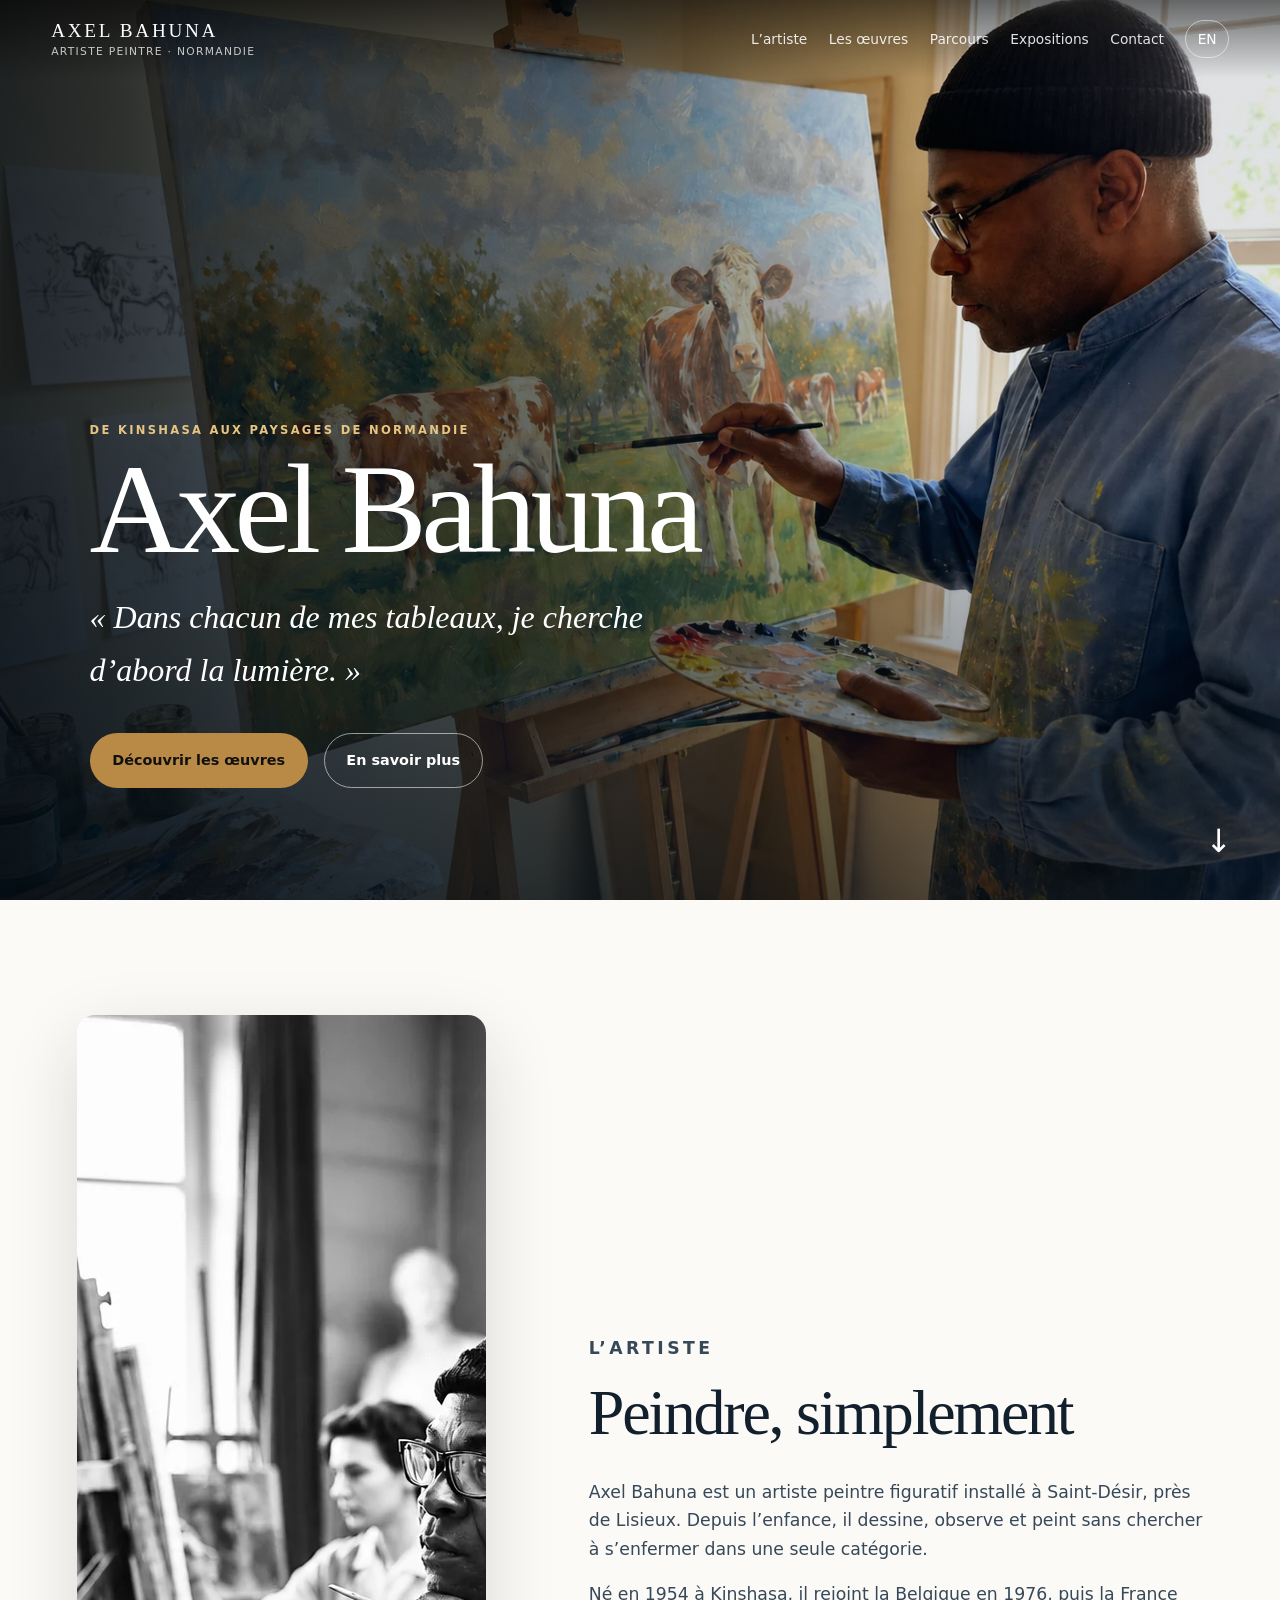
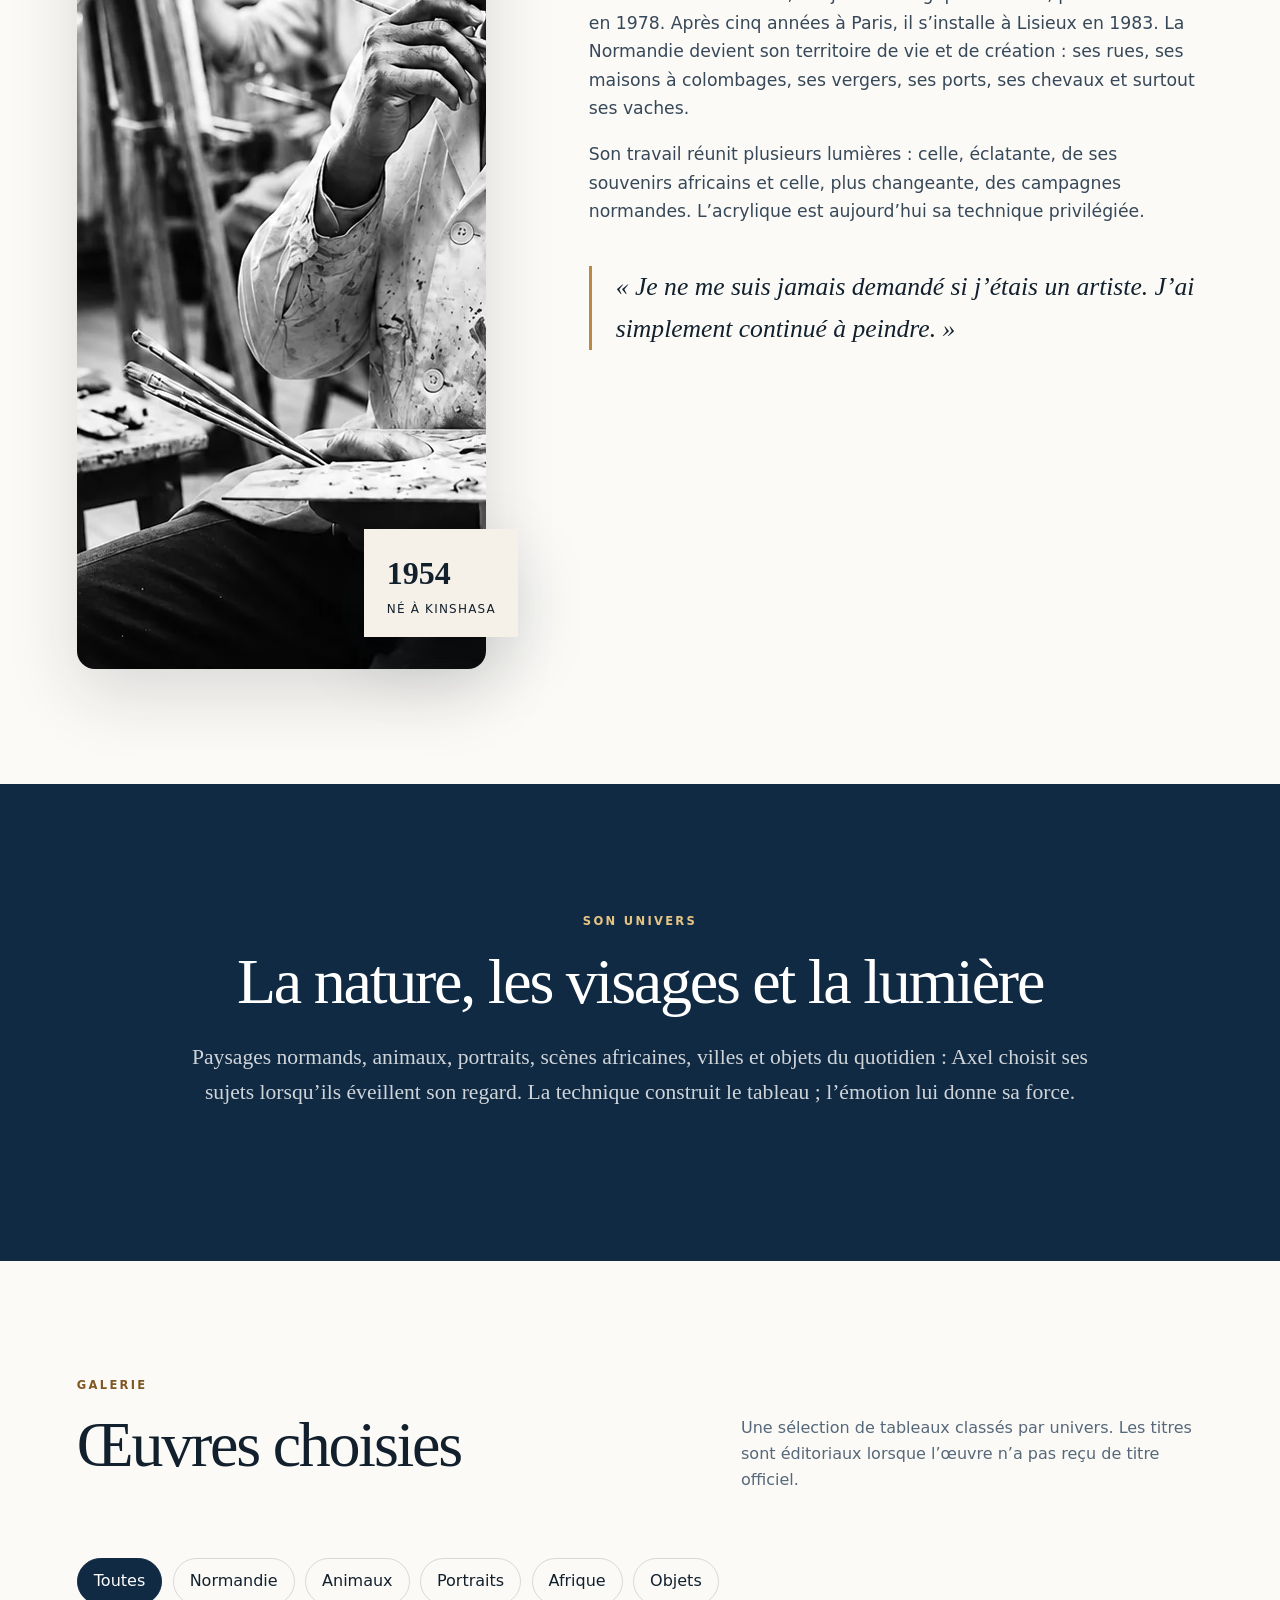
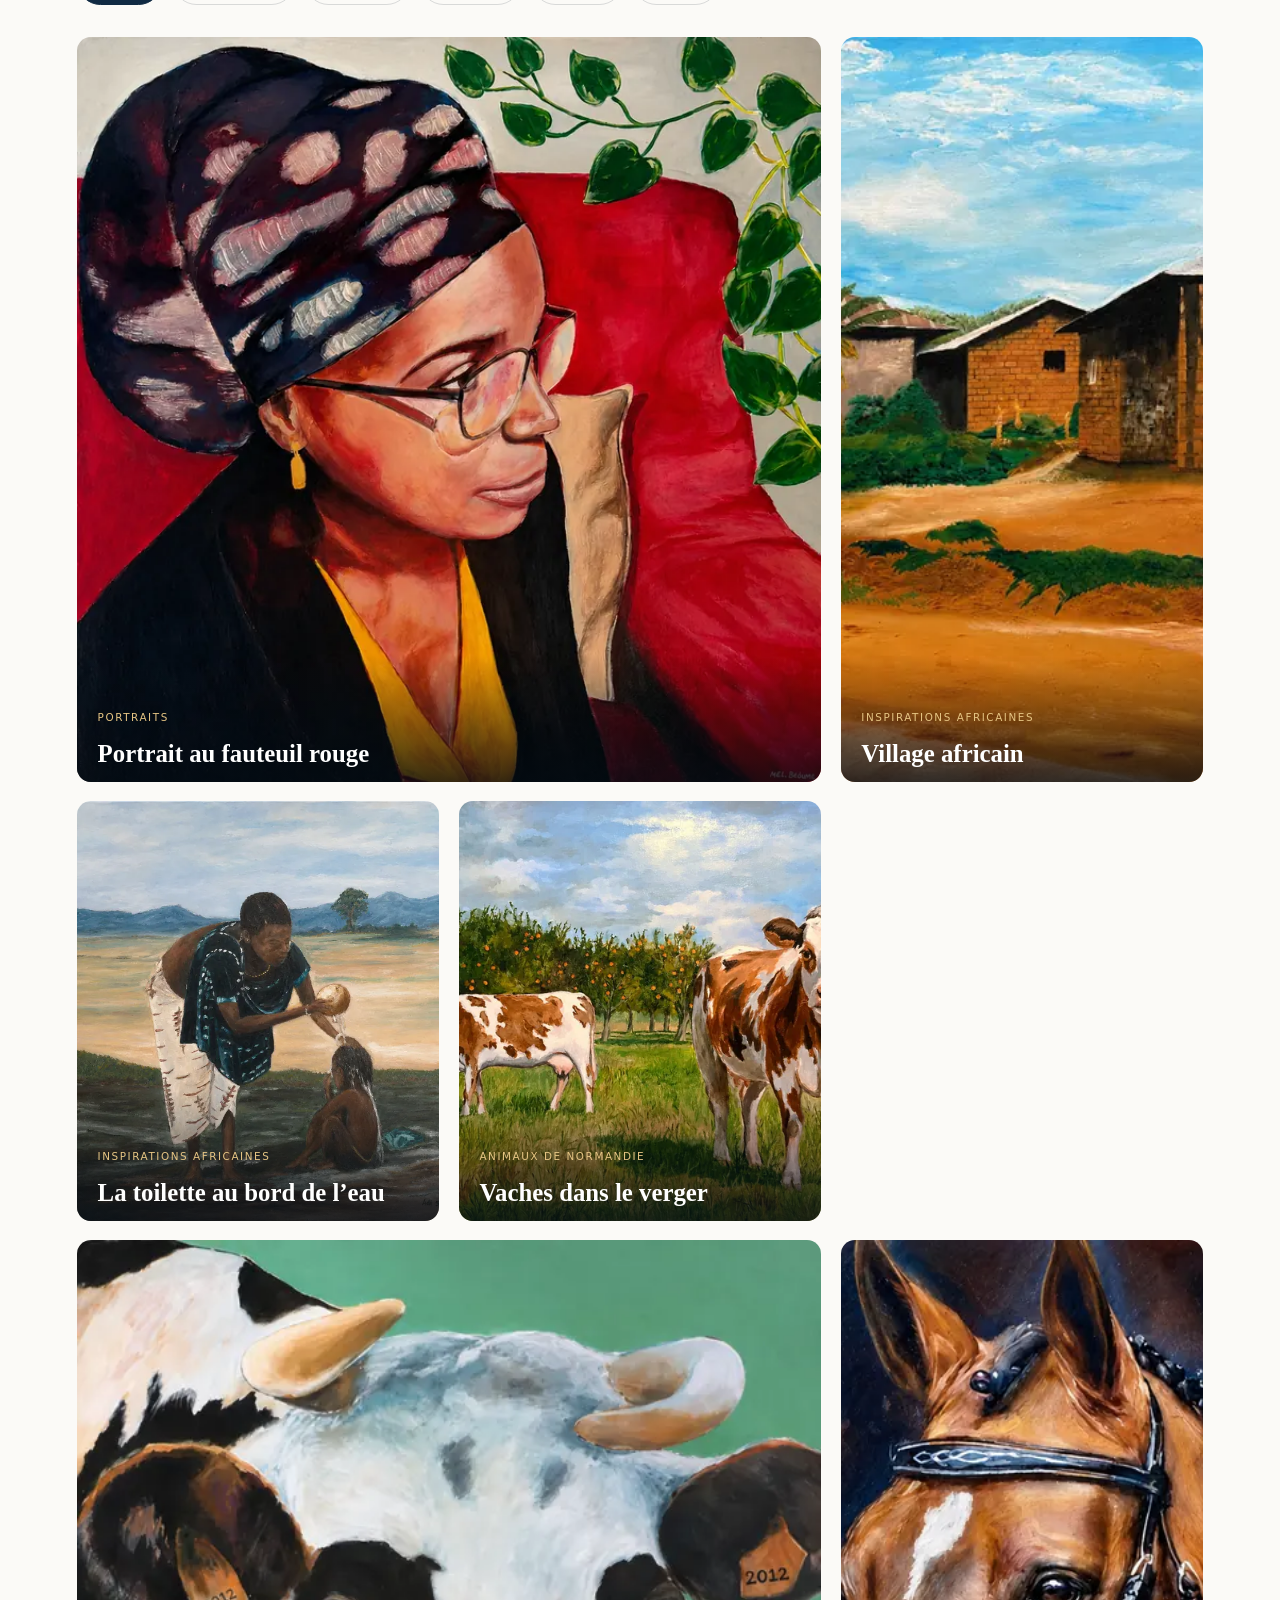
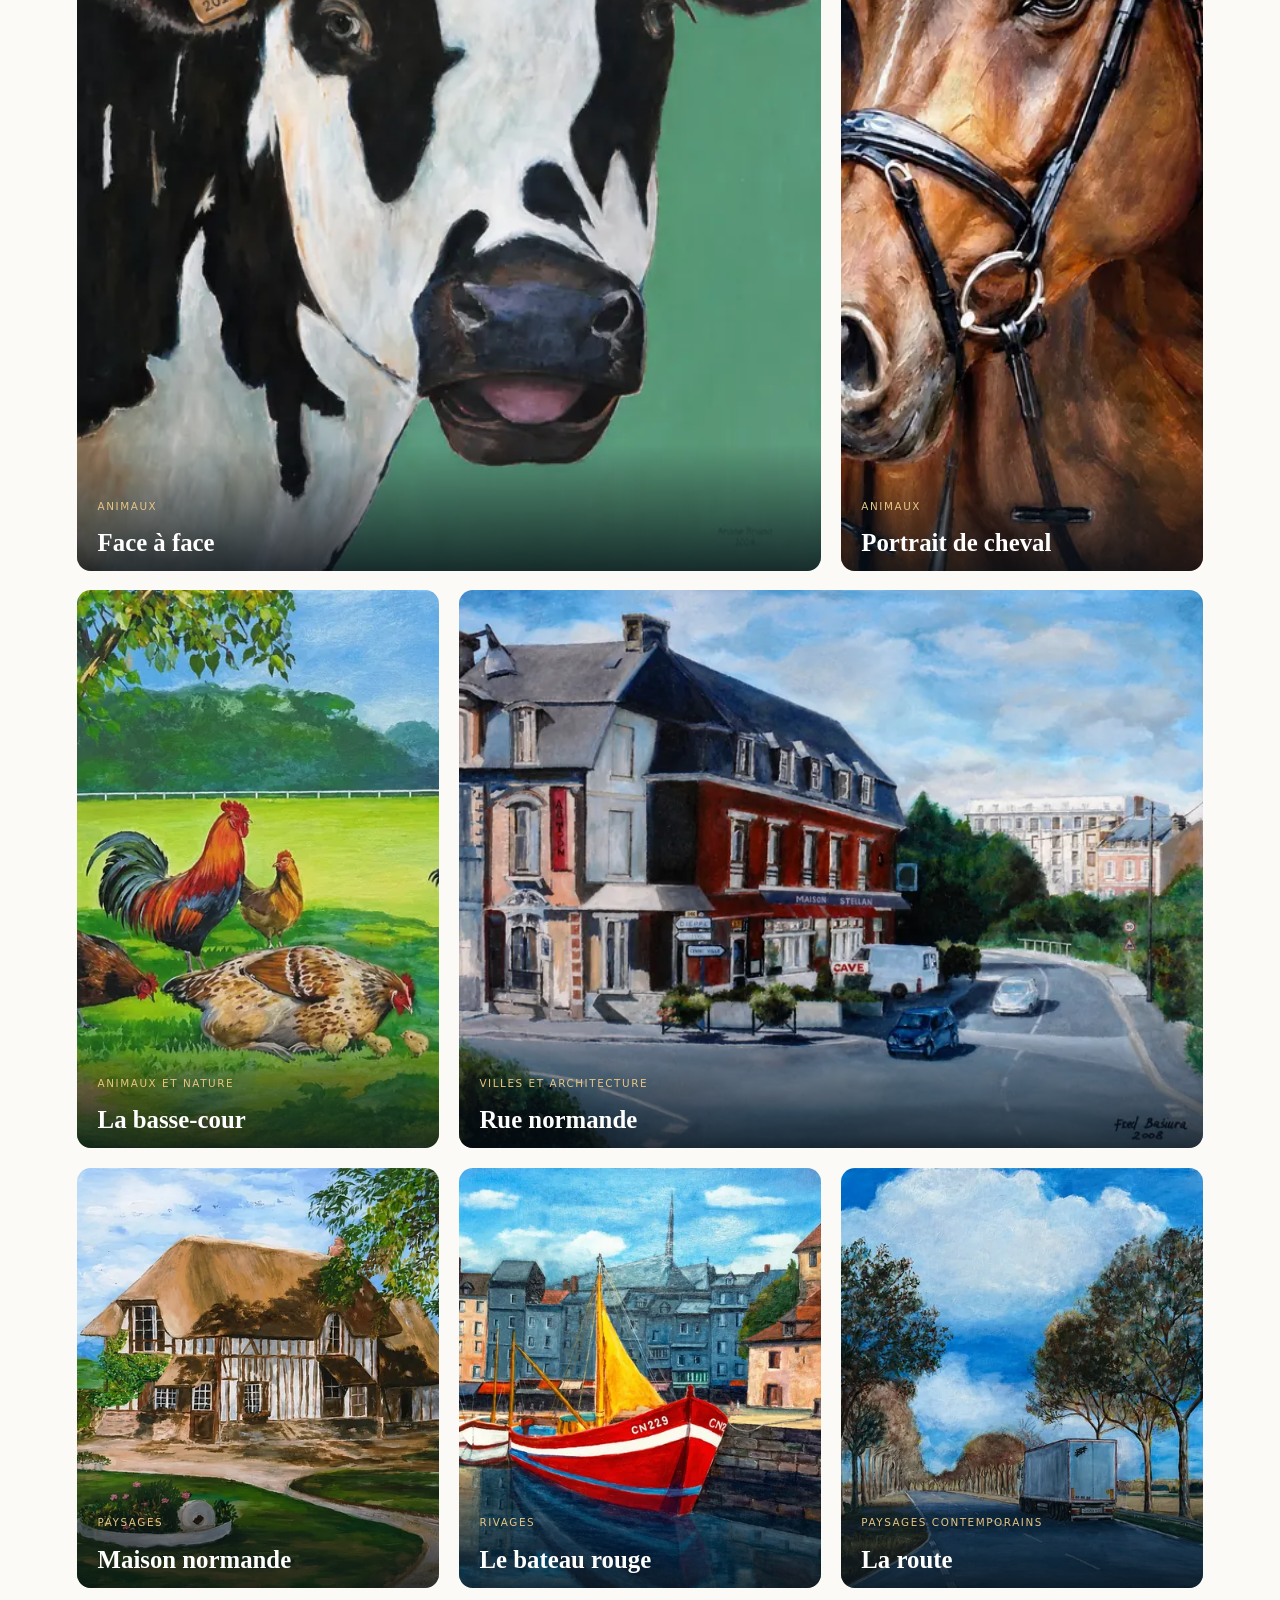
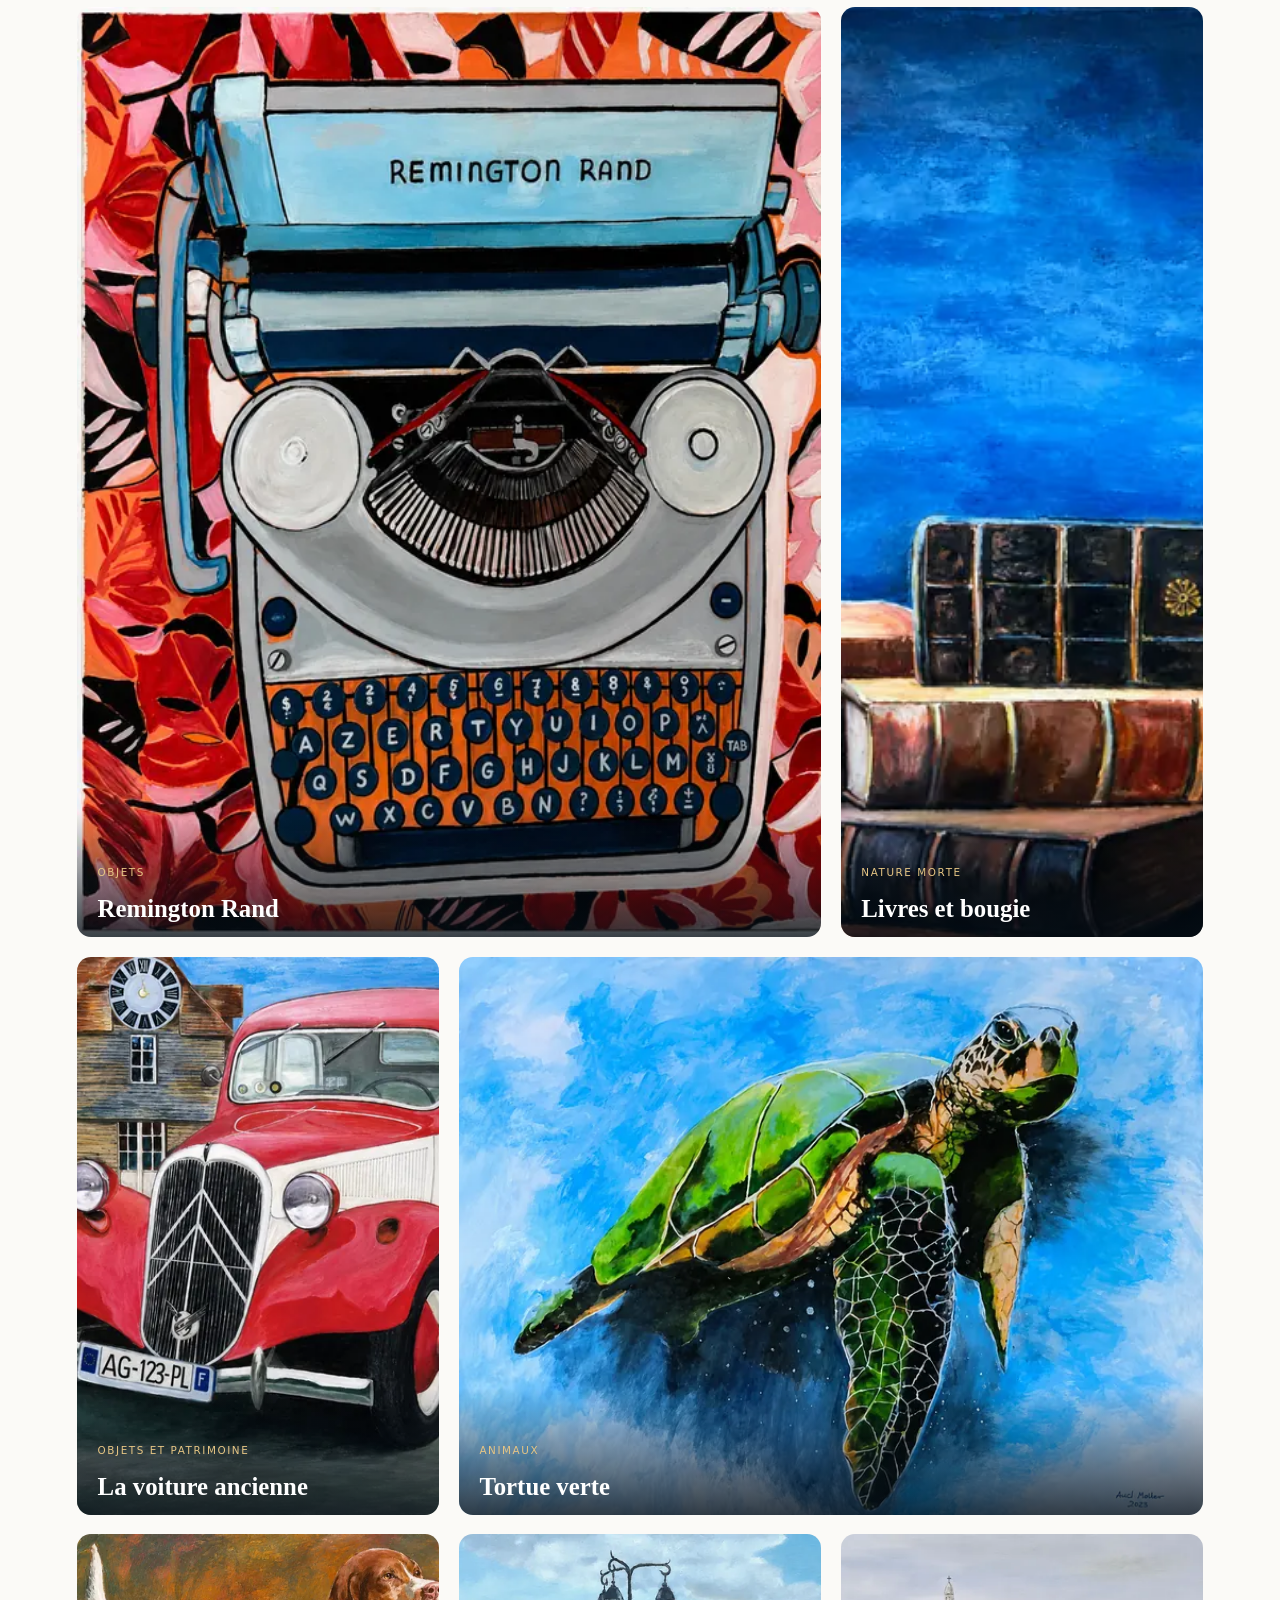
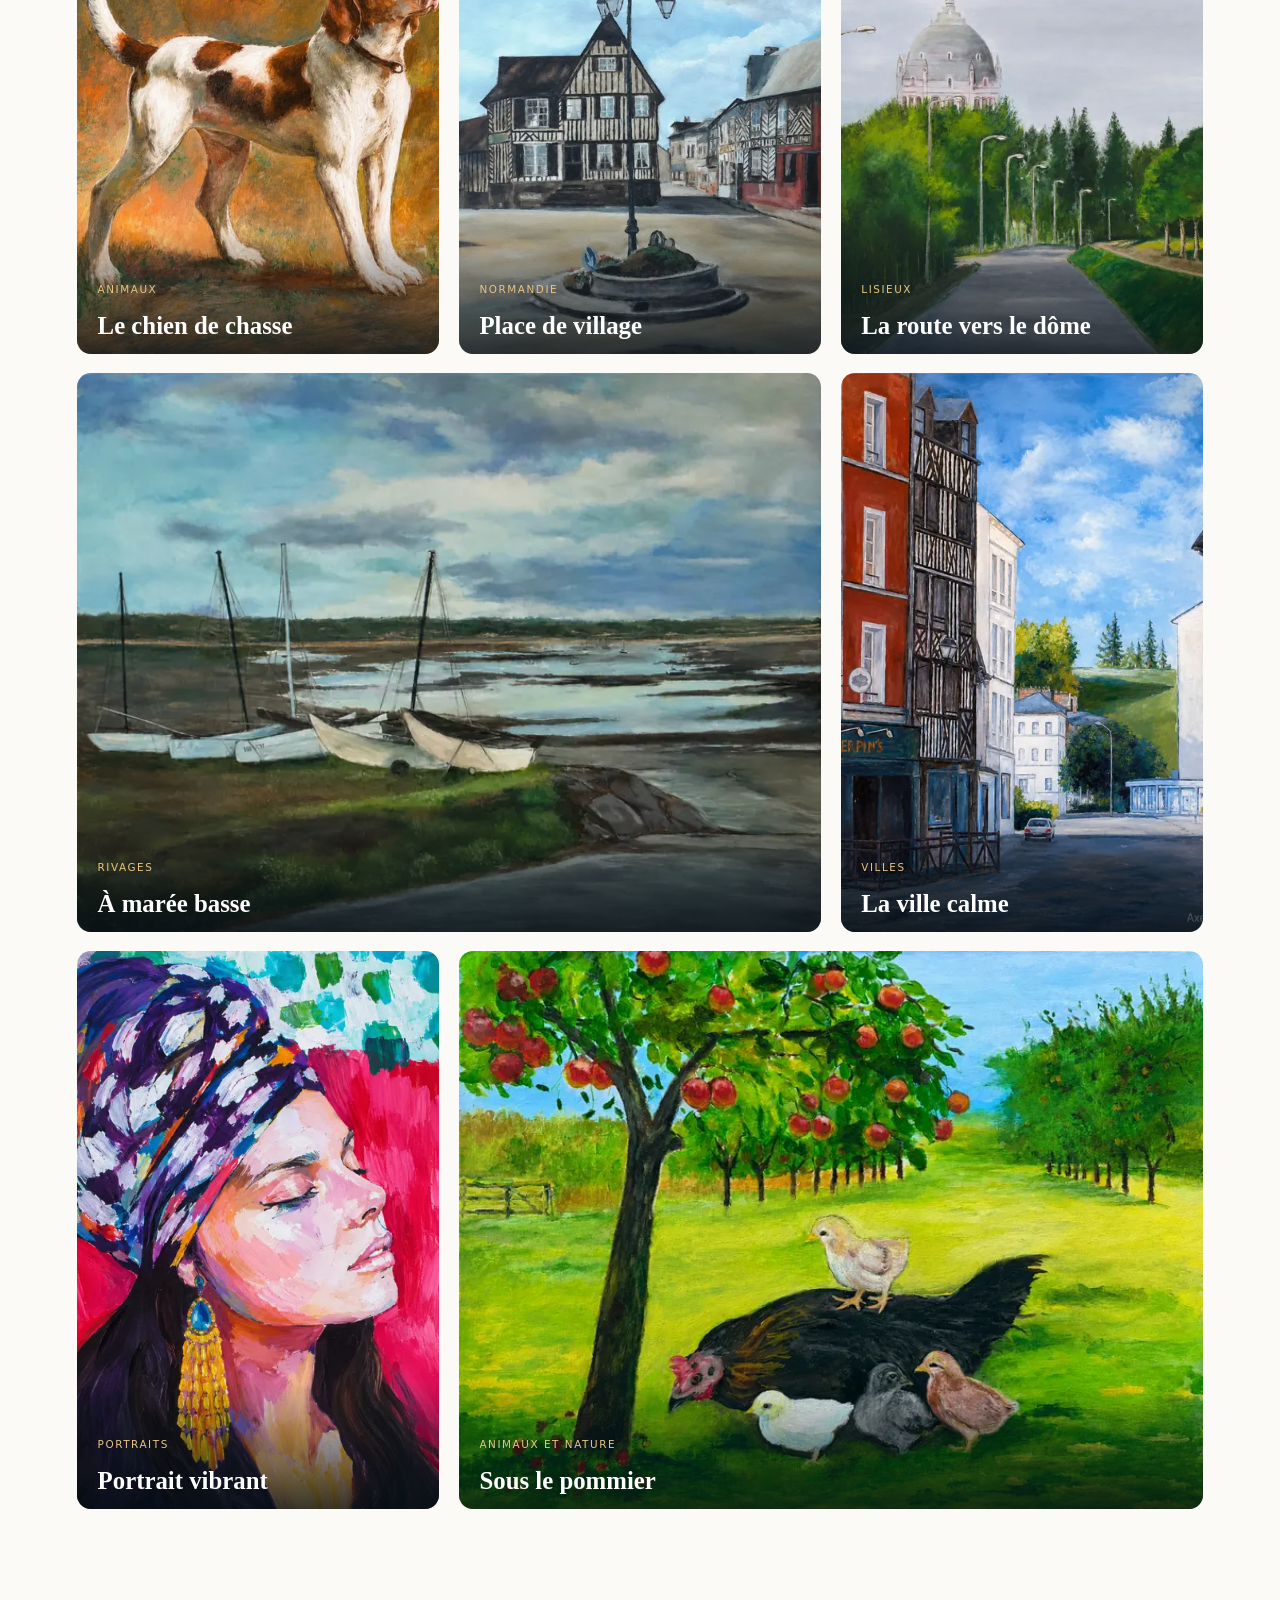
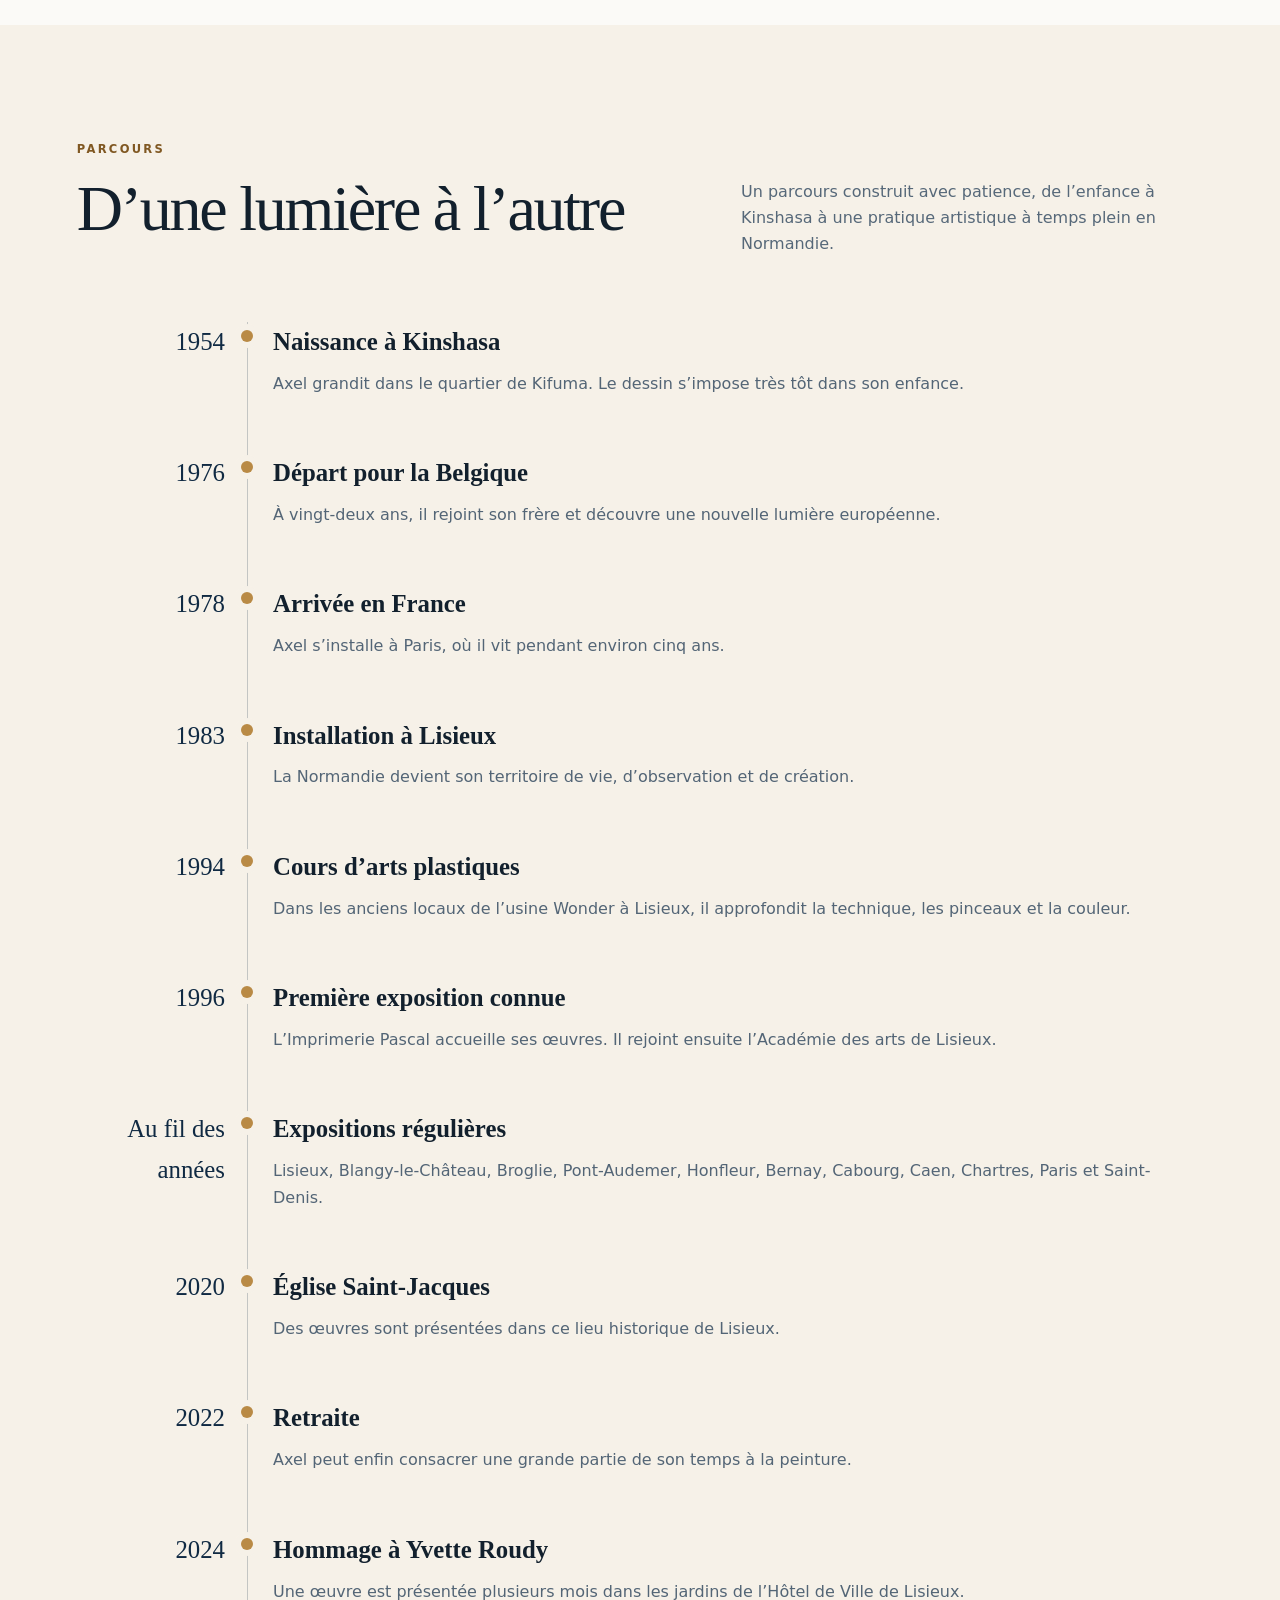
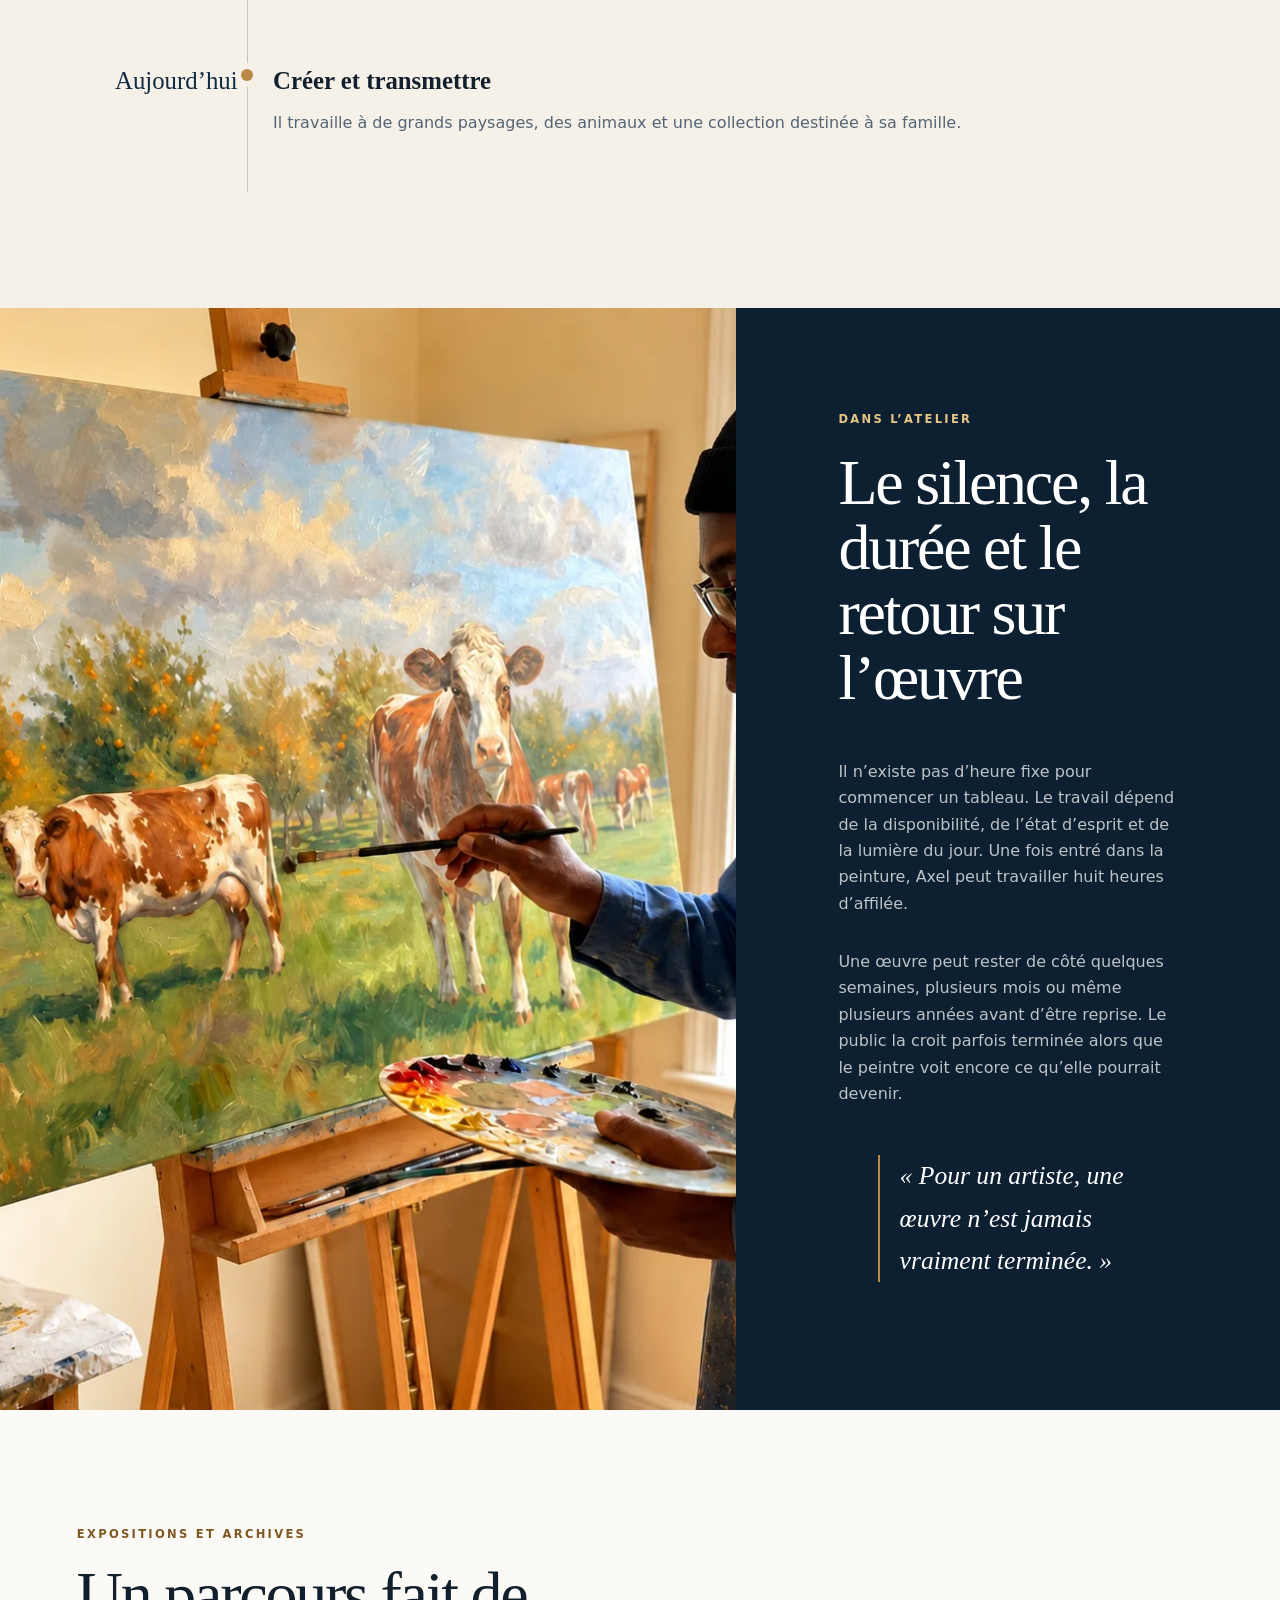
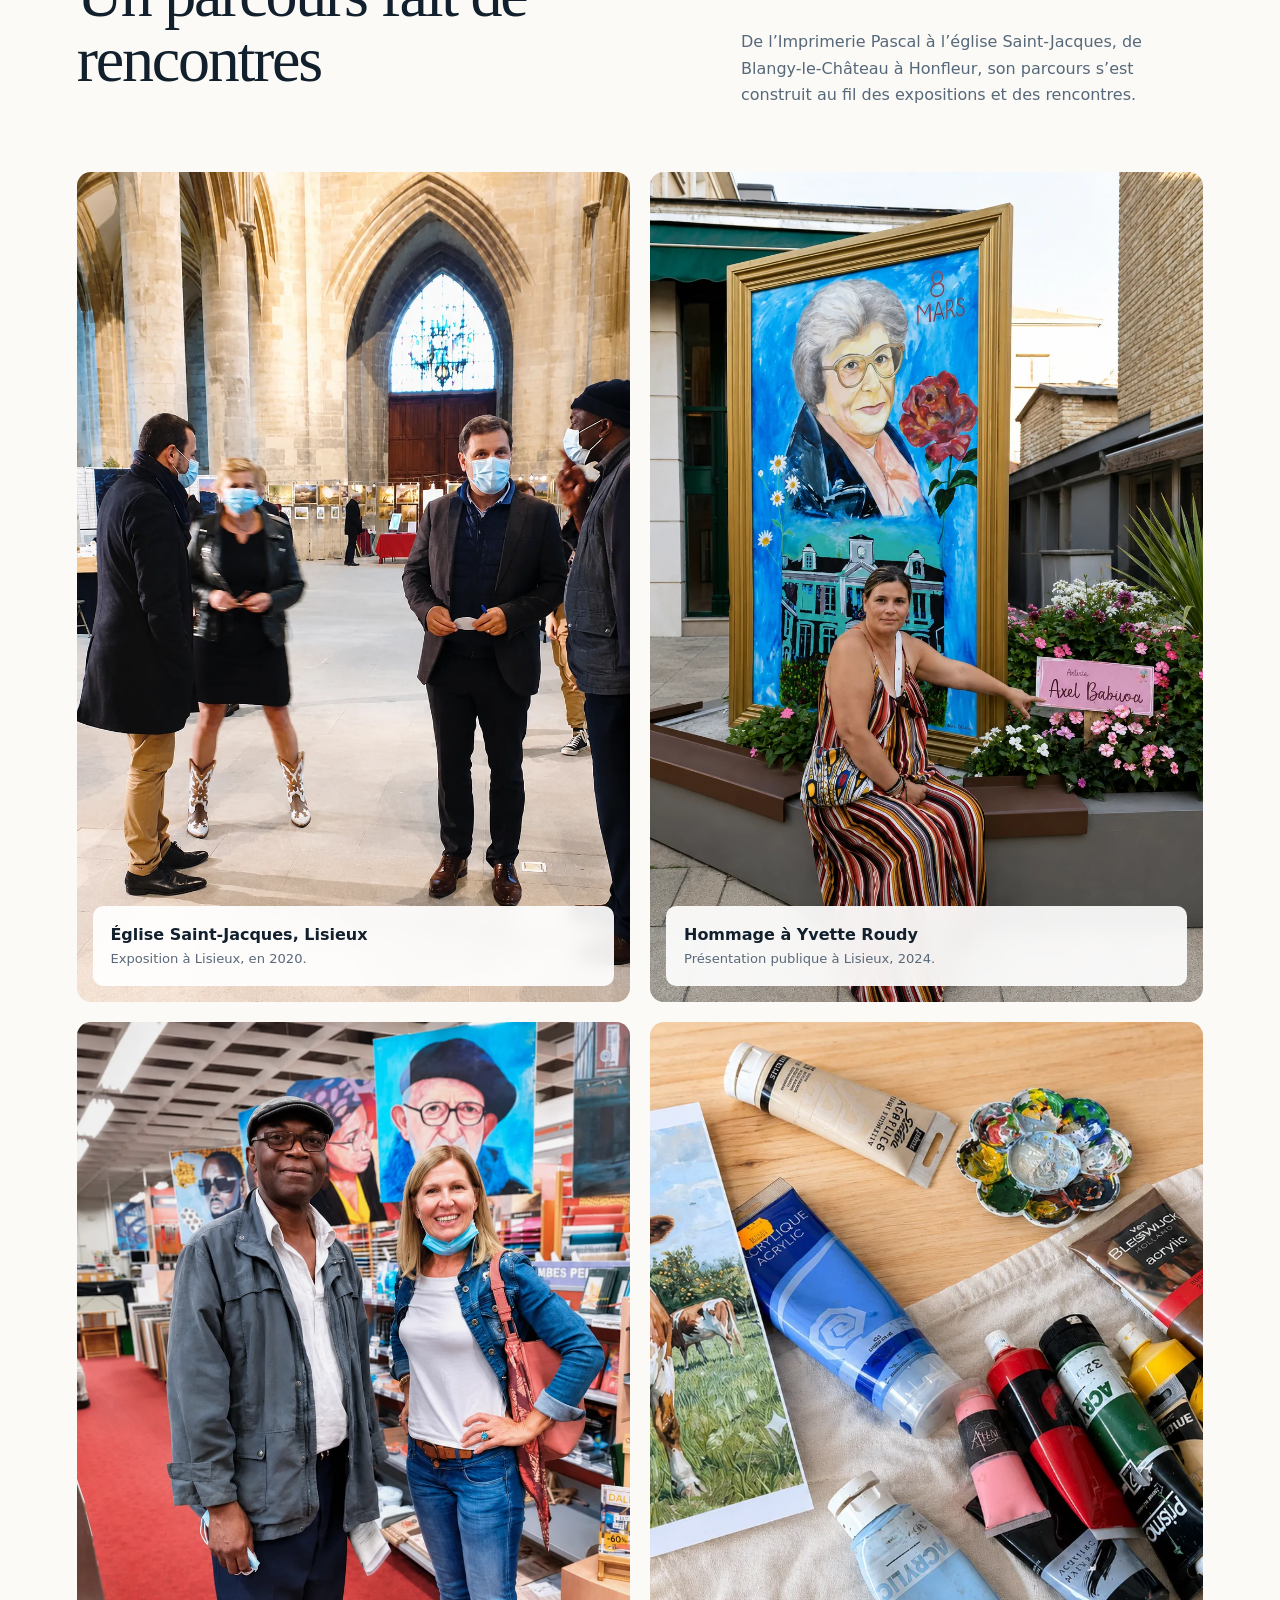
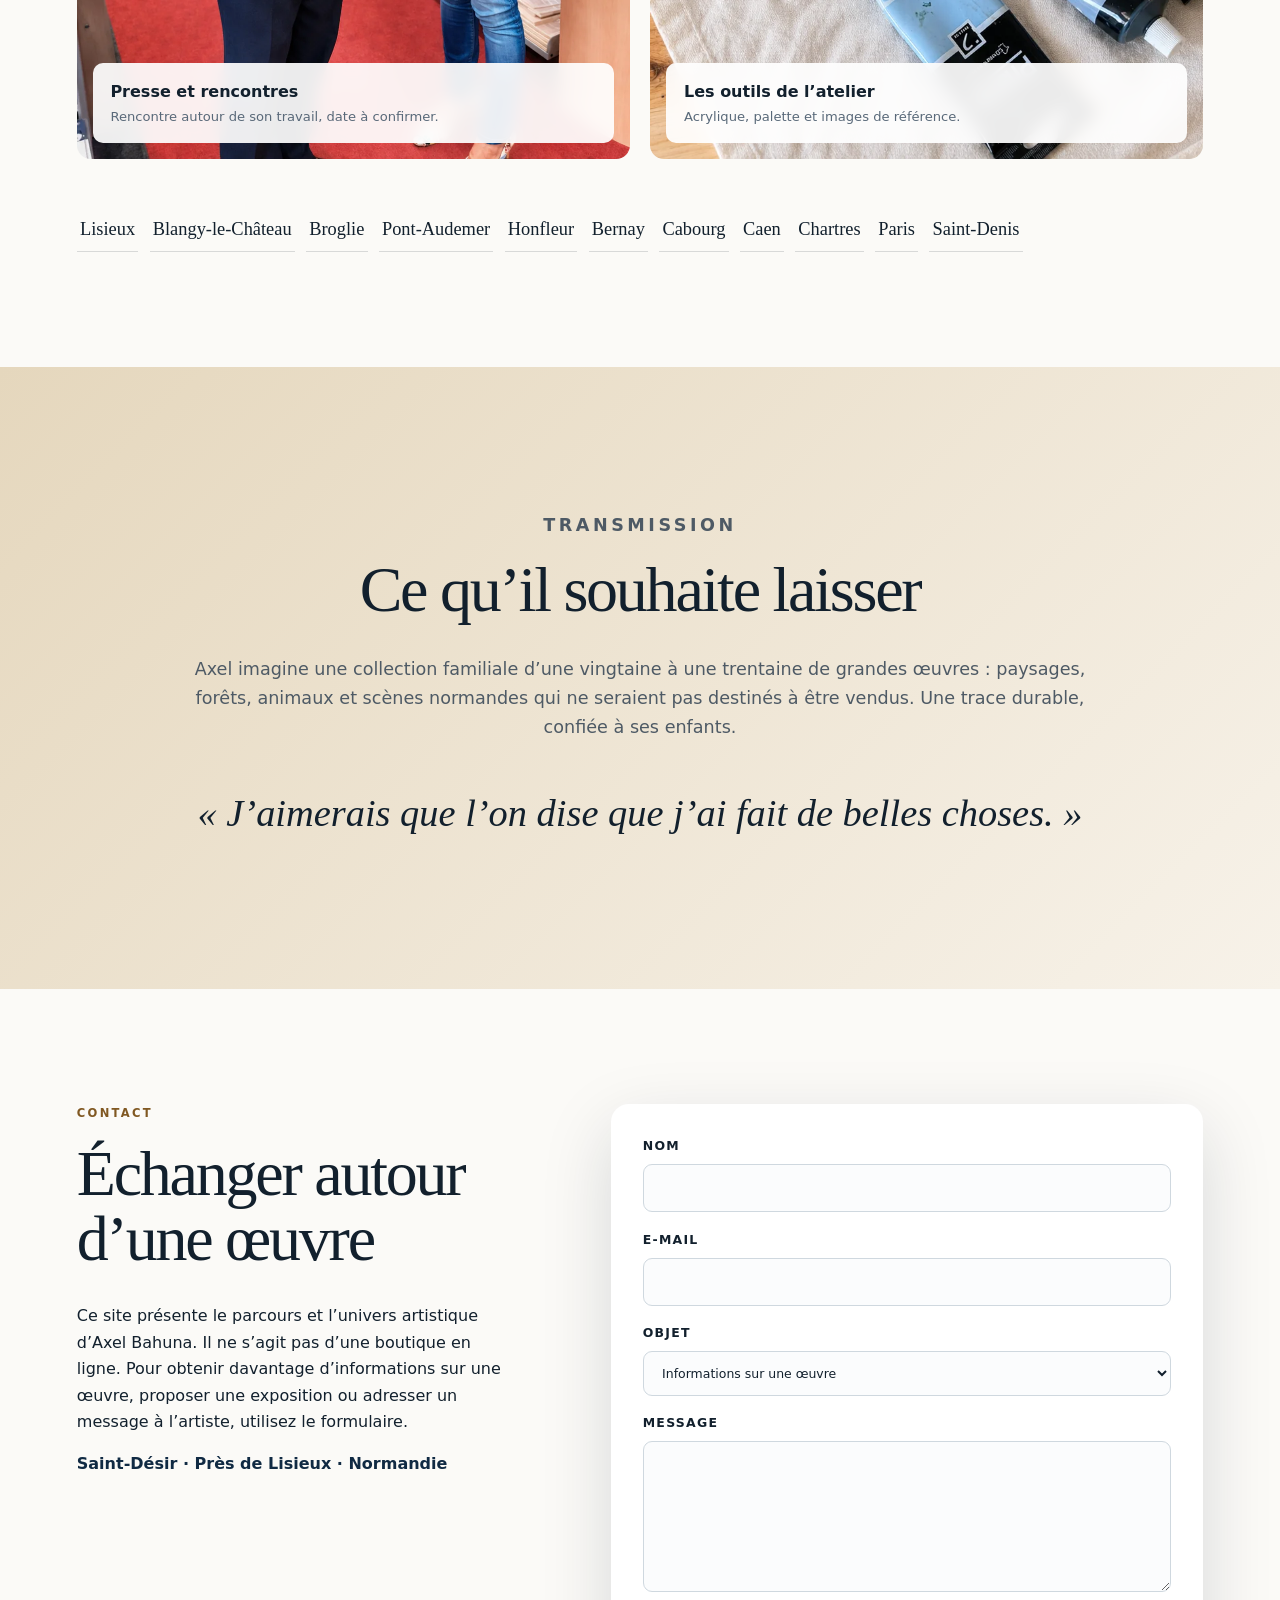
==== commit d37219a2: "Confirmer la première exposition en 1996" ====
--- a/index.html
+++ b/index.html
@@ -236,7 +236,7 @@
         <div class="timeline-item reveal"><div class="timeline-year">1978</div><div class="timeline-copy"><h3>Arrivée en France</h3><p>Axel s’installe à Paris, où il vit pendant environ cinq ans.</p></div></div>
         <div class="timeline-item reveal"><div class="timeline-year">1983</div><div class="timeline-copy"><h3>Installation à Lisieux</h3><p>La Normandie devient son territoire de vie, d’observation et de création.</p></div></div>
         <div class="timeline-item reveal"><div class="timeline-year">1994</div><div class="timeline-copy"><h3>Cours d’arts plastiques</h3><p>Dans les anciens locaux de l’usine Wonder à Lisieux, il approfondit la technique, les pinceaux et la couleur.</p></div></div>
-        <div class="timeline-item reveal"><div class="timeline-year">Date à confirmer</div><div class="timeline-copy"><h3>Première exposition connue</h3><p>L’Imprimerie Pascal accueille ses œuvres. Il rejoint ensuite l’Académie des arts de Lisieux.</p></div></div>
+        <div class="timeline-item reveal"><div class="timeline-year">1996</div><div class="timeline-copy"><h3>Première exposition connue</h3><p>L’Imprimerie Pascal accueille ses œuvres. Il rejoint ensuite l’Académie des arts de Lisieux.</p></div></div>
         <div class="timeline-item reveal"><div class="timeline-year">Au fil des années</div><div class="timeline-copy"><h3>Expositions régulières</h3><p>Lisieux, Blangy-le-Château, Broglie, Pont-Audemer, Honfleur, Bernay, Cabourg, Caen, Chartres, Paris et Saint-Denis.</p></div></div>
         <div class="timeline-item reveal"><div class="timeline-year">2020</div><div class="timeline-copy"><h3>Église Saint-Jacques</h3><p>Des œuvres sont présentées dans ce lieu historique de Lisieux.</p></div></div>
         <div class="timeline-item reveal"><div class="timeline-year">2022</div><div class="timeline-copy"><h3>Retraite</h3><p>Axel peut enfin consacrer une grande partie de son temps à la peinture.</p></div></div>
--- a/styles.css
+++ b/styles.css
@@ -125,6 +125,13 @@
 
 .legal-back { margin-top: 2rem; }
 
+/* Keep each marker centred on the timeline rule, clear of the date text. */
+.timeline-copy::before { left: -32px; }
+
+@media (max-width: 900px) {
+  .timeline-copy::before { left: -27px; }
+}
+
 @media (max-width: 580px) {
   .hero h1 { font-size: clamp(3rem, 16vw, 4rem); }
   .timeline-year {
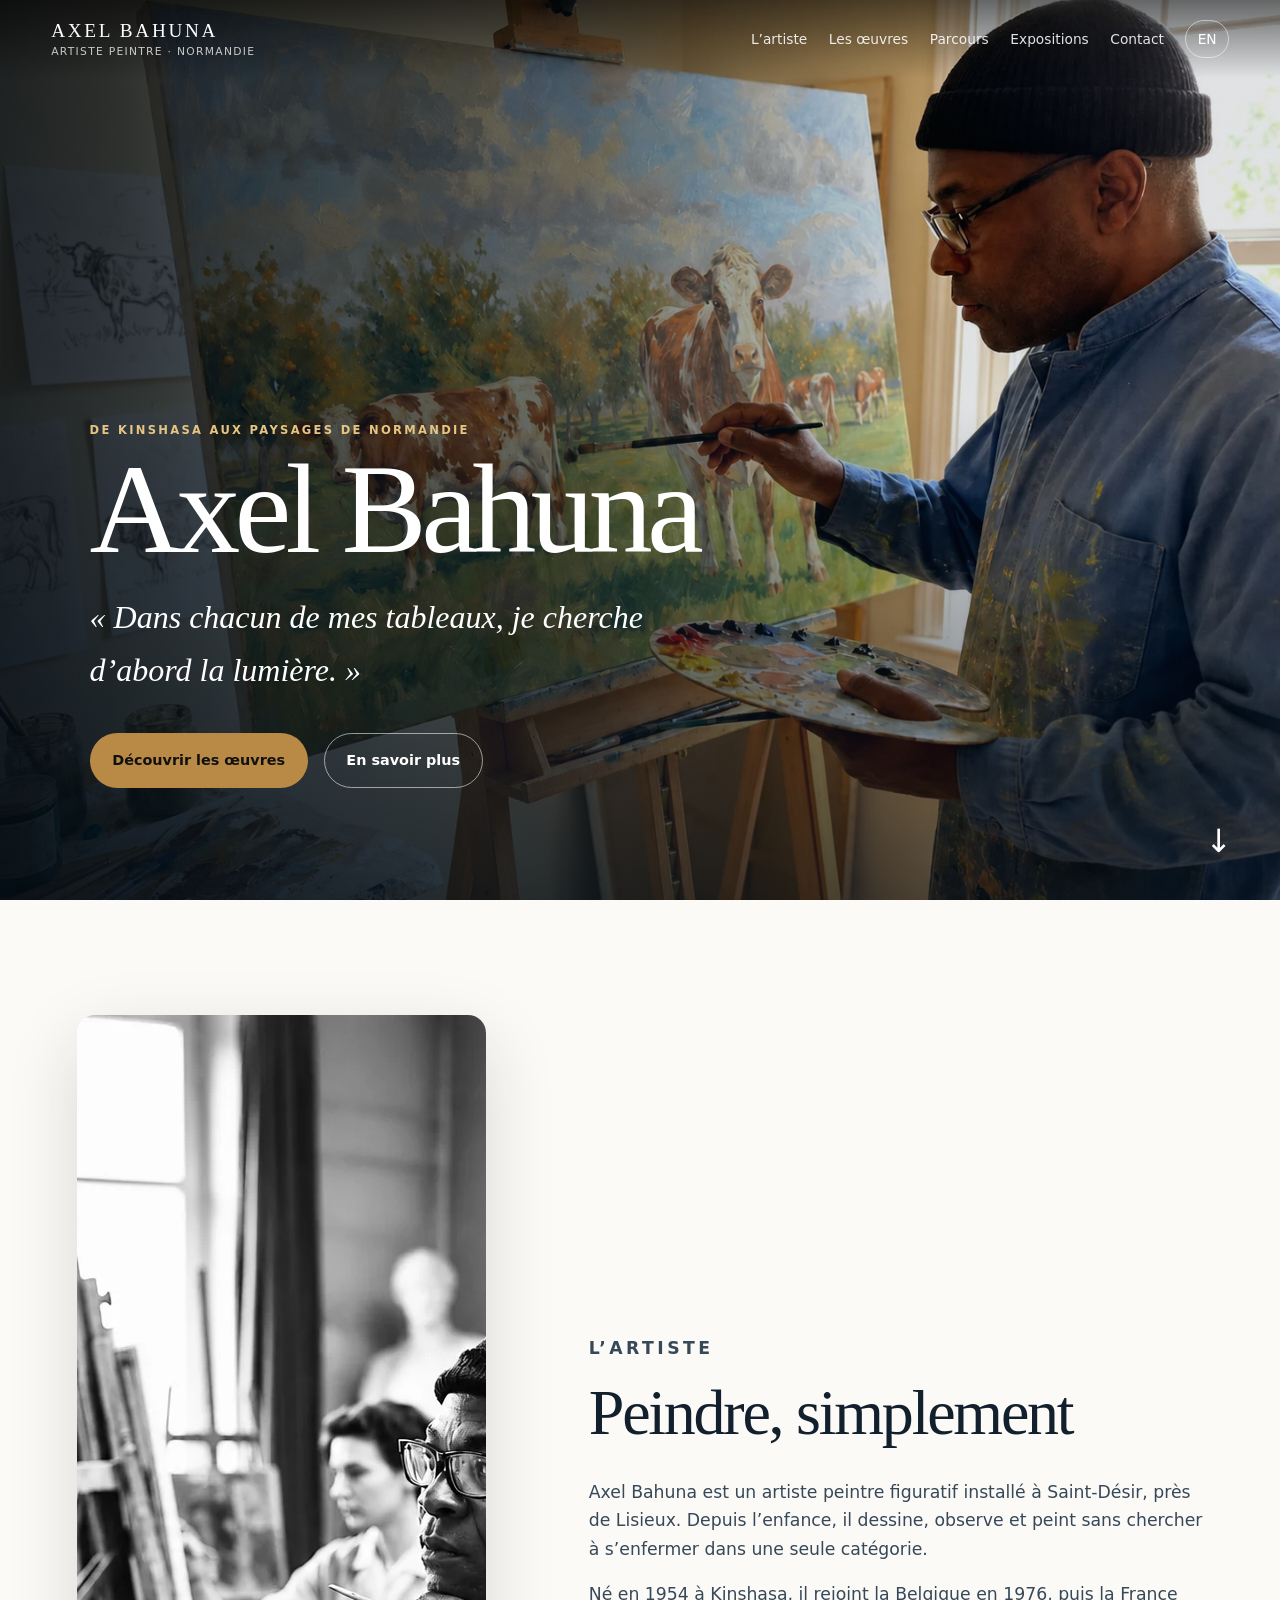
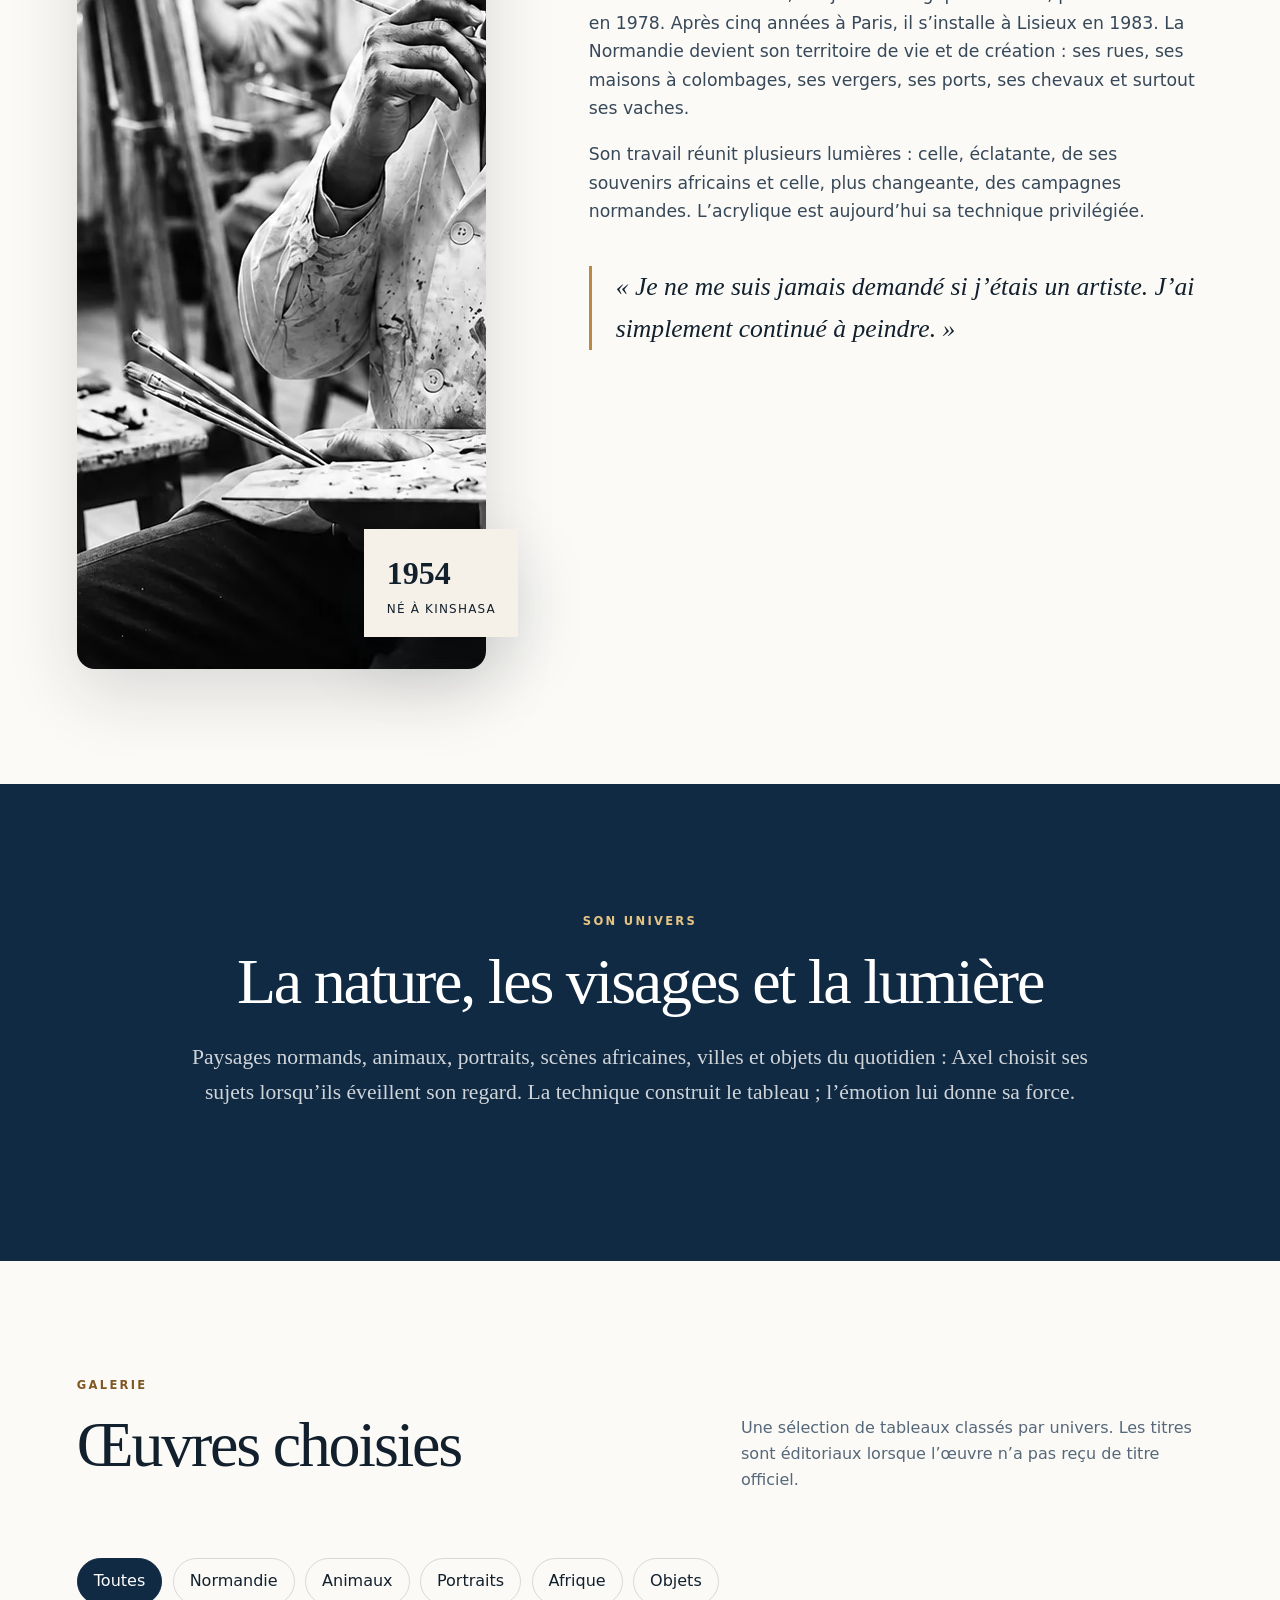
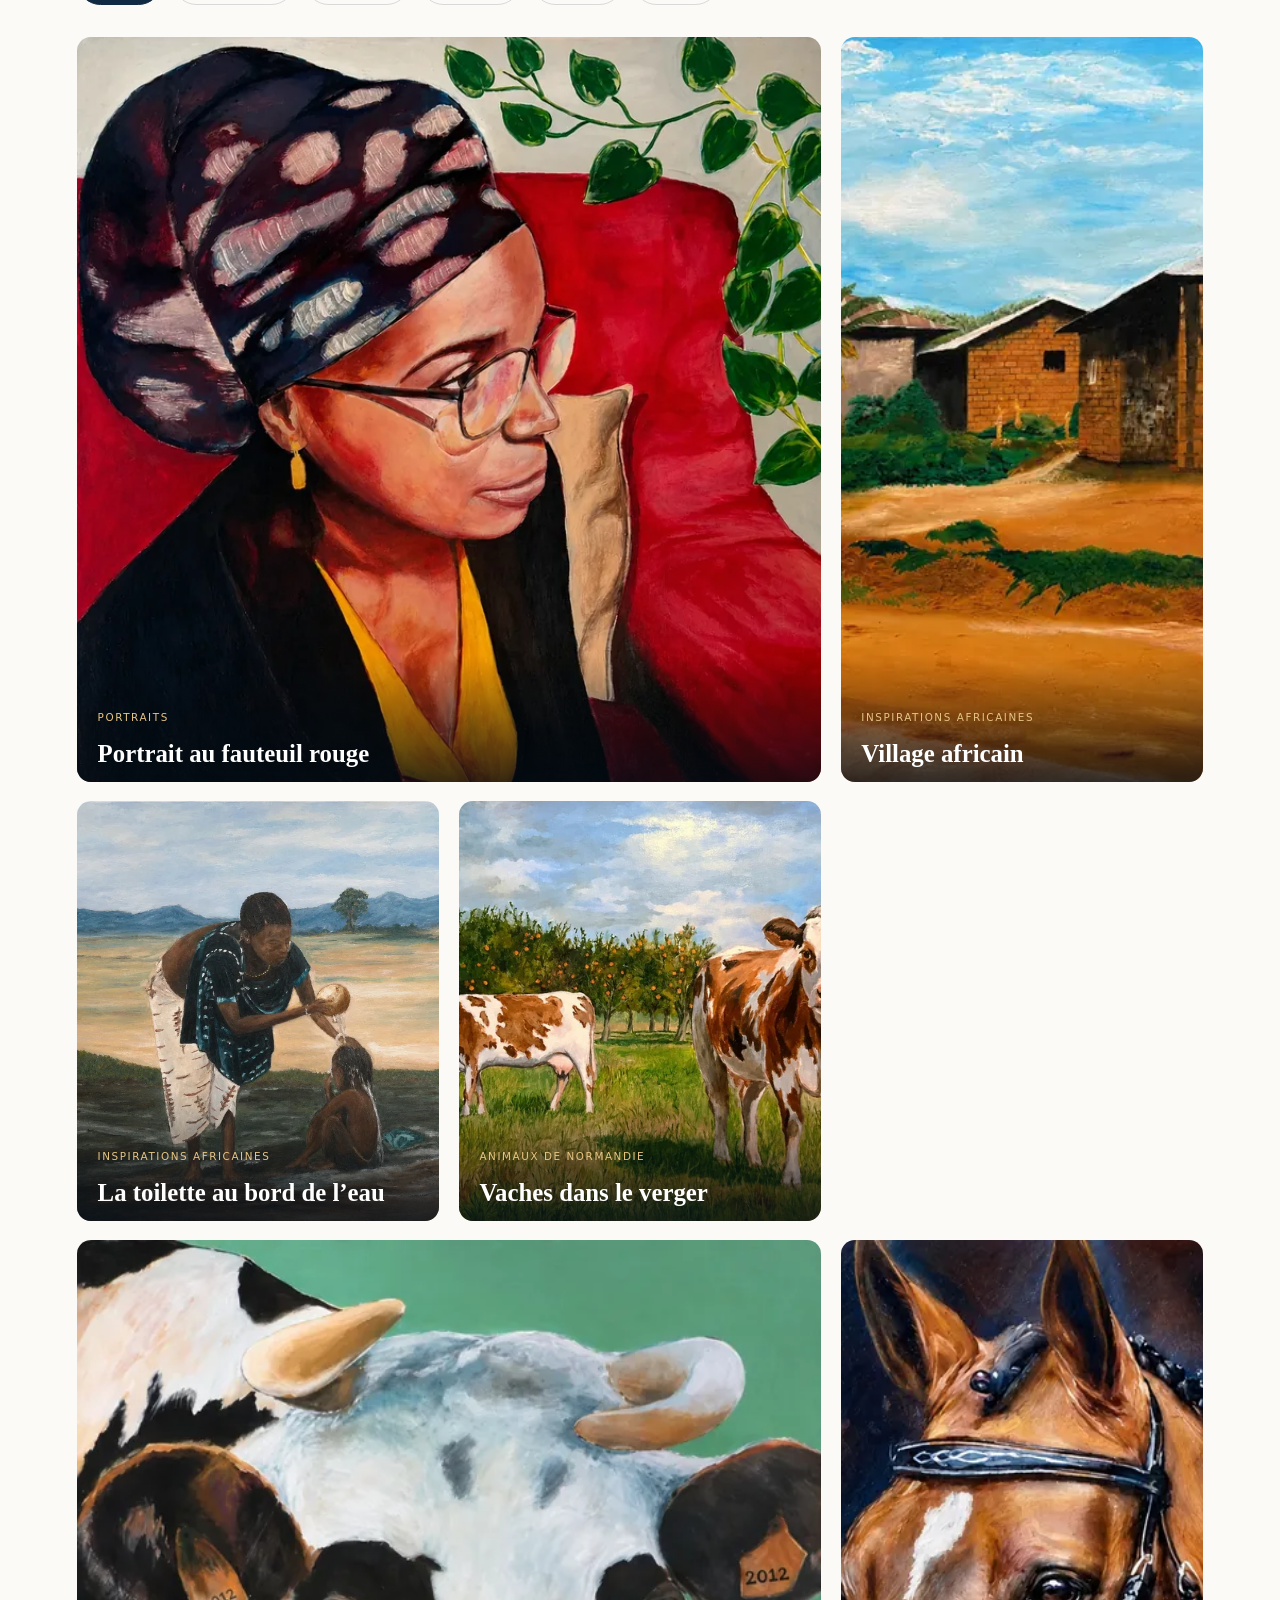
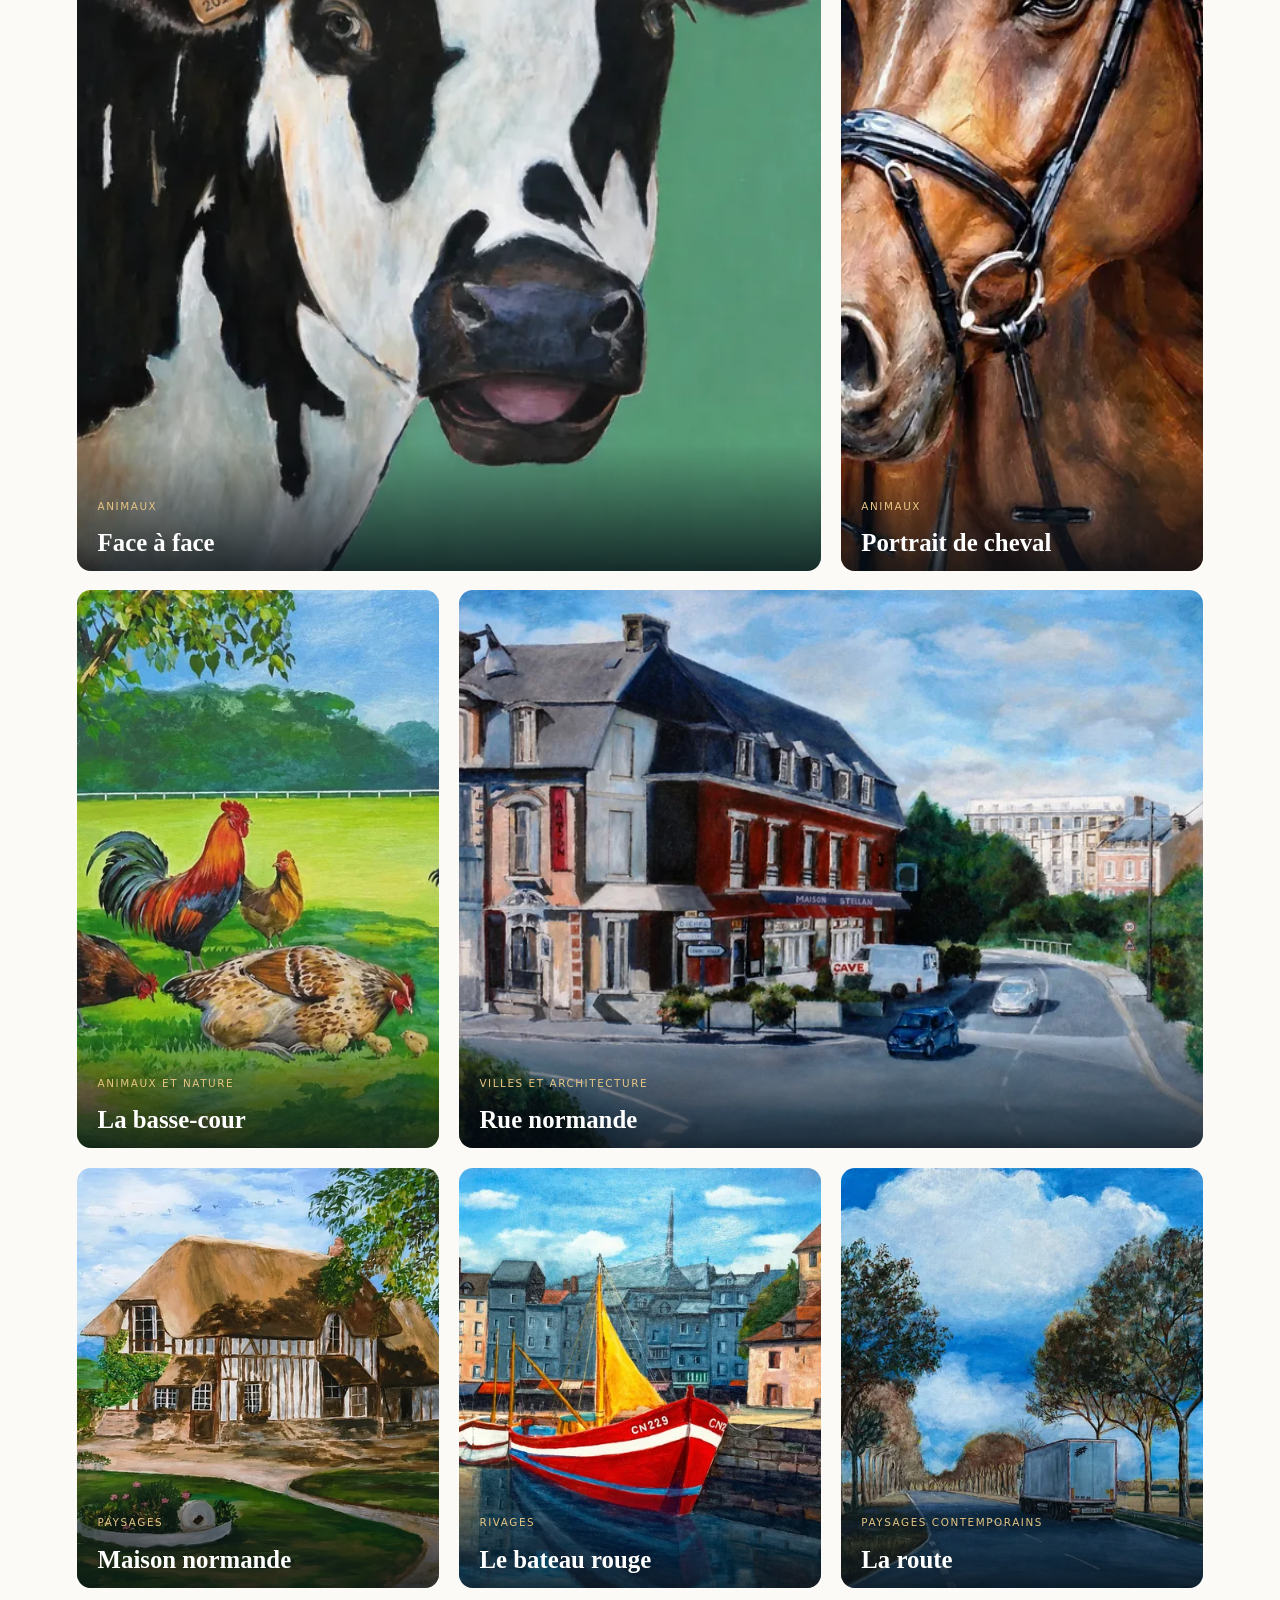
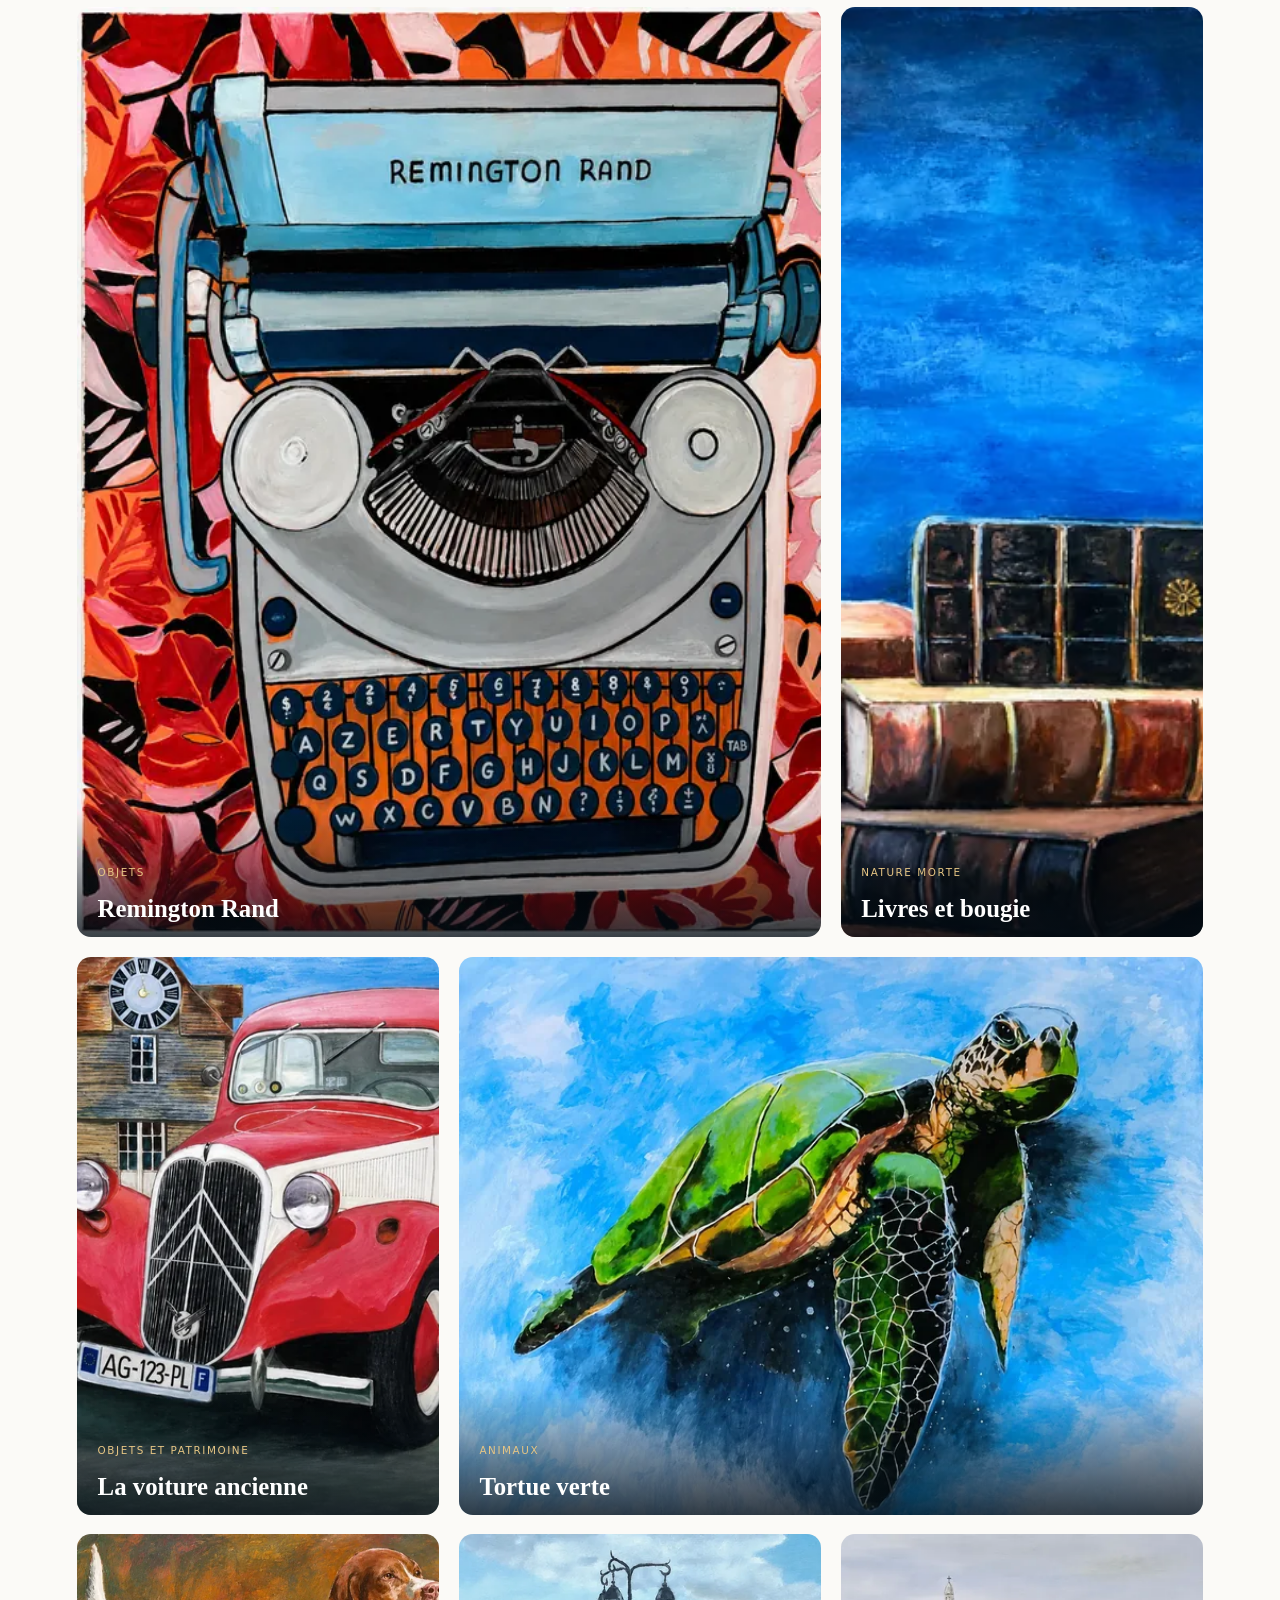
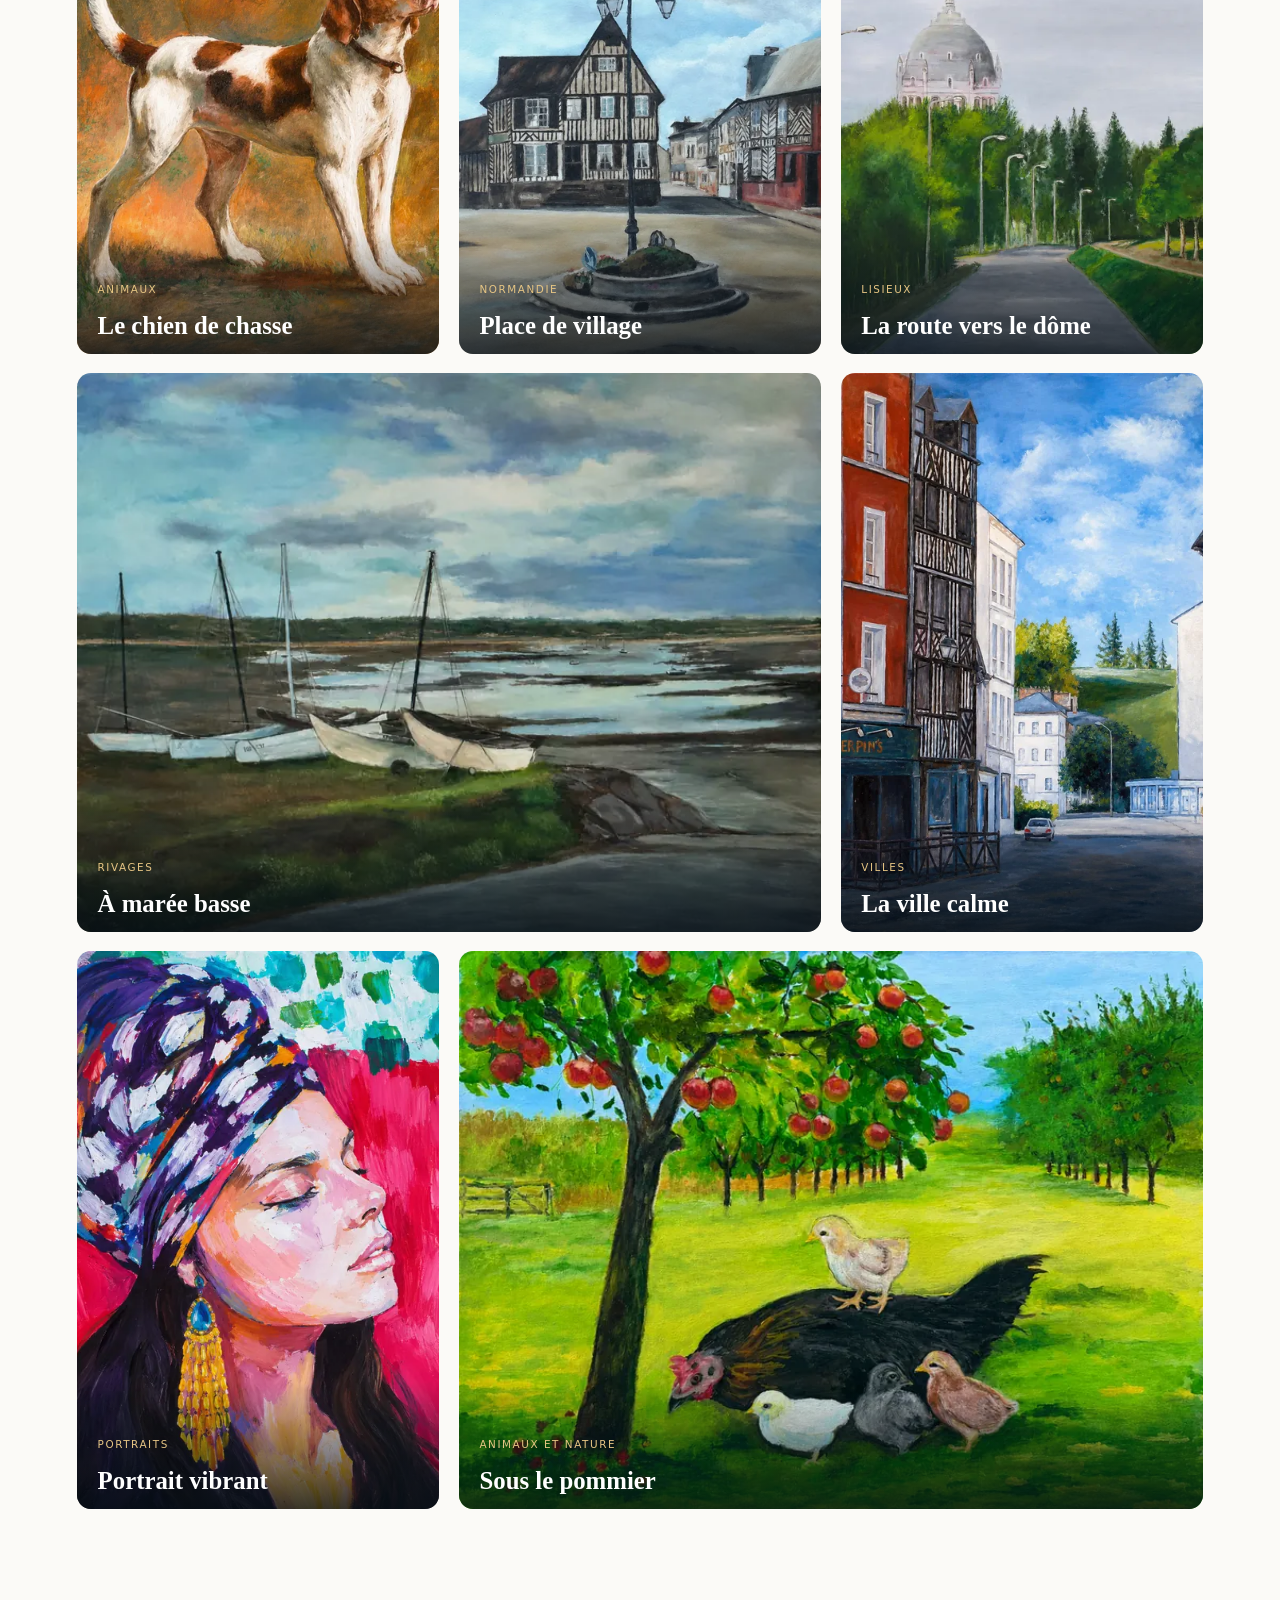
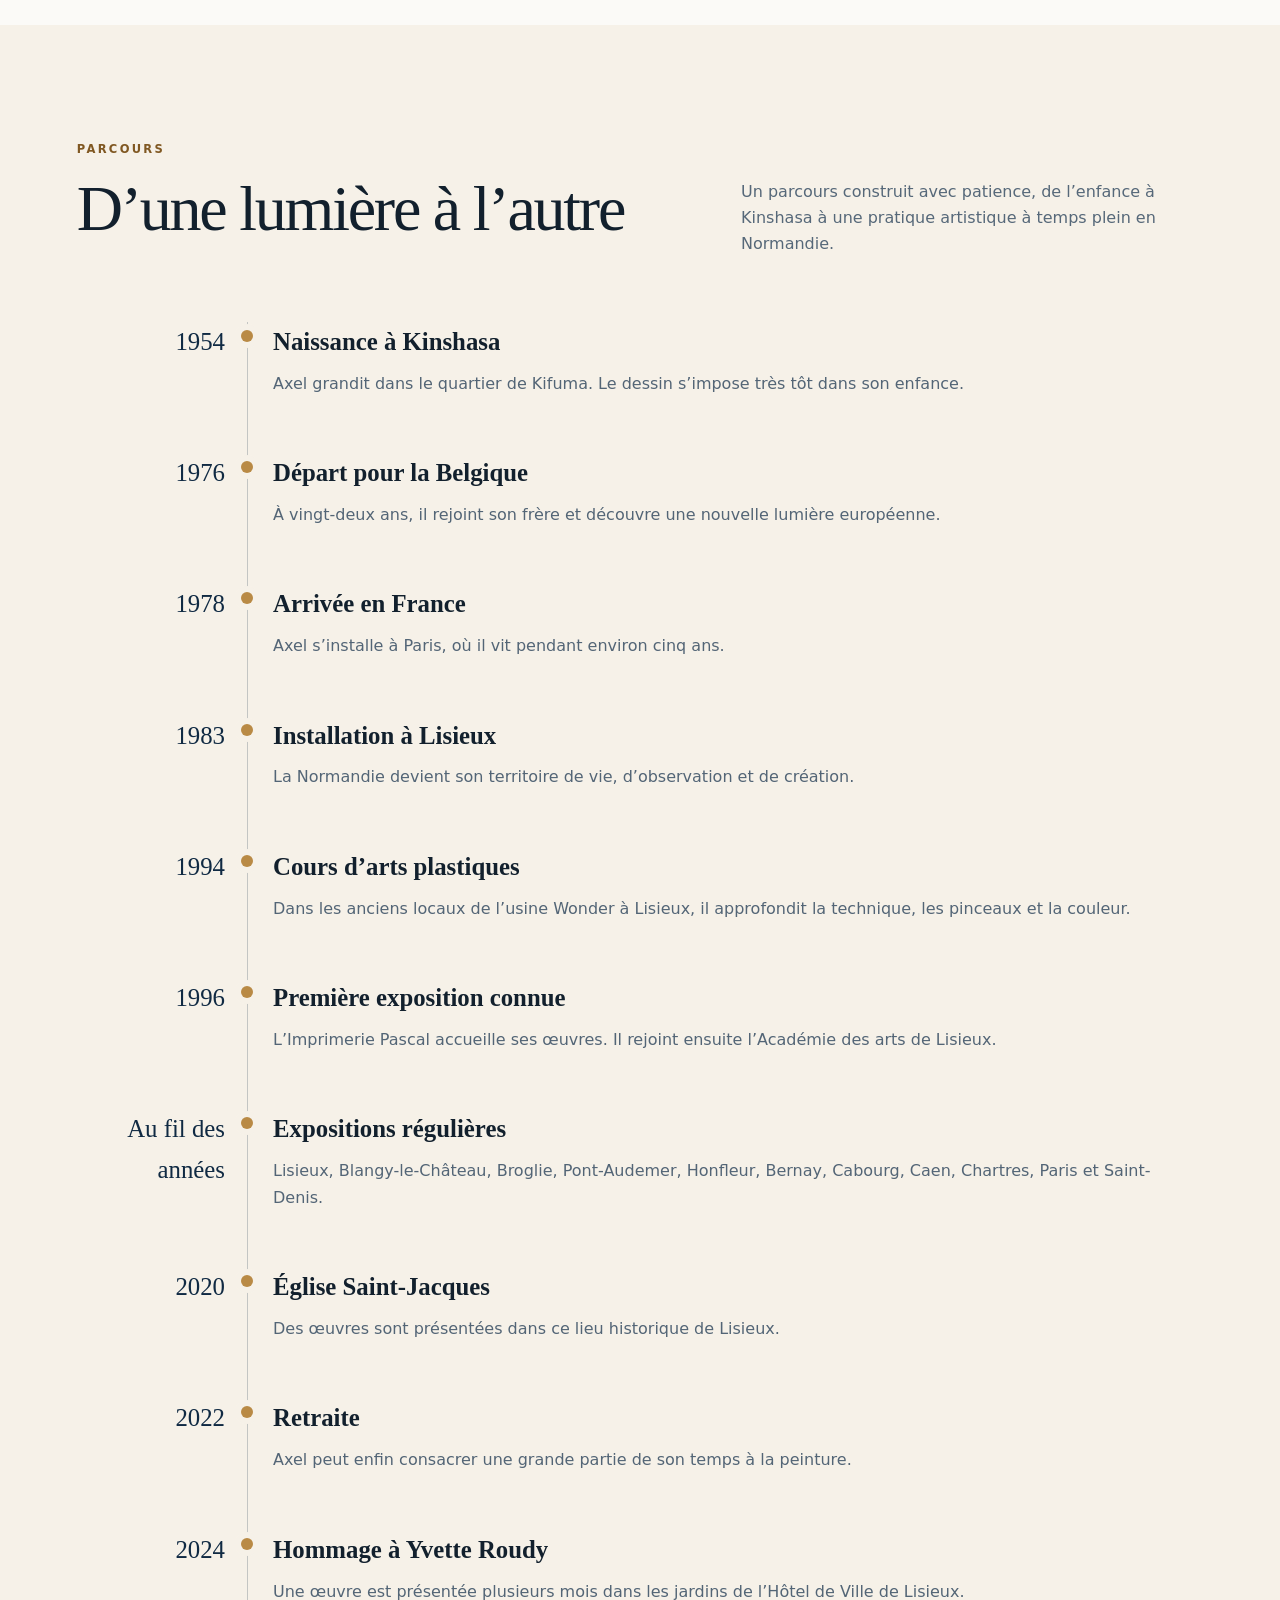
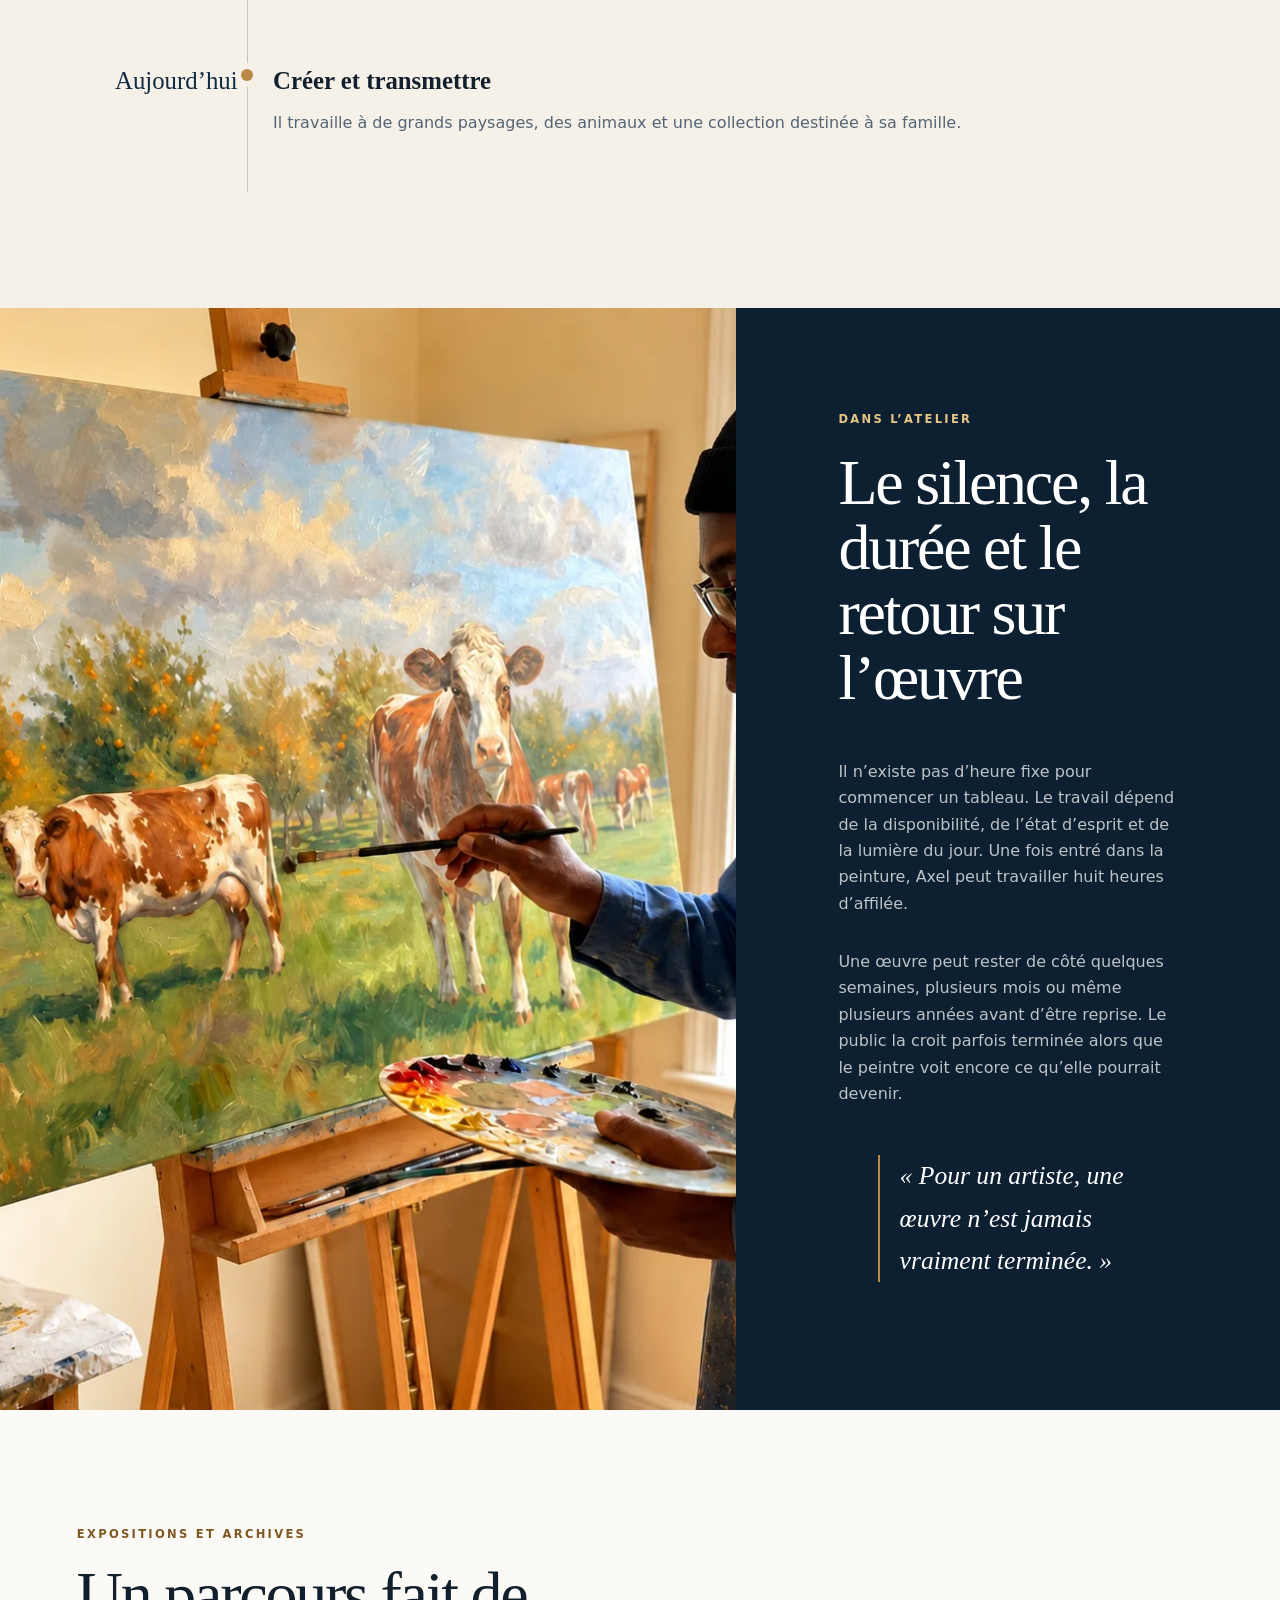
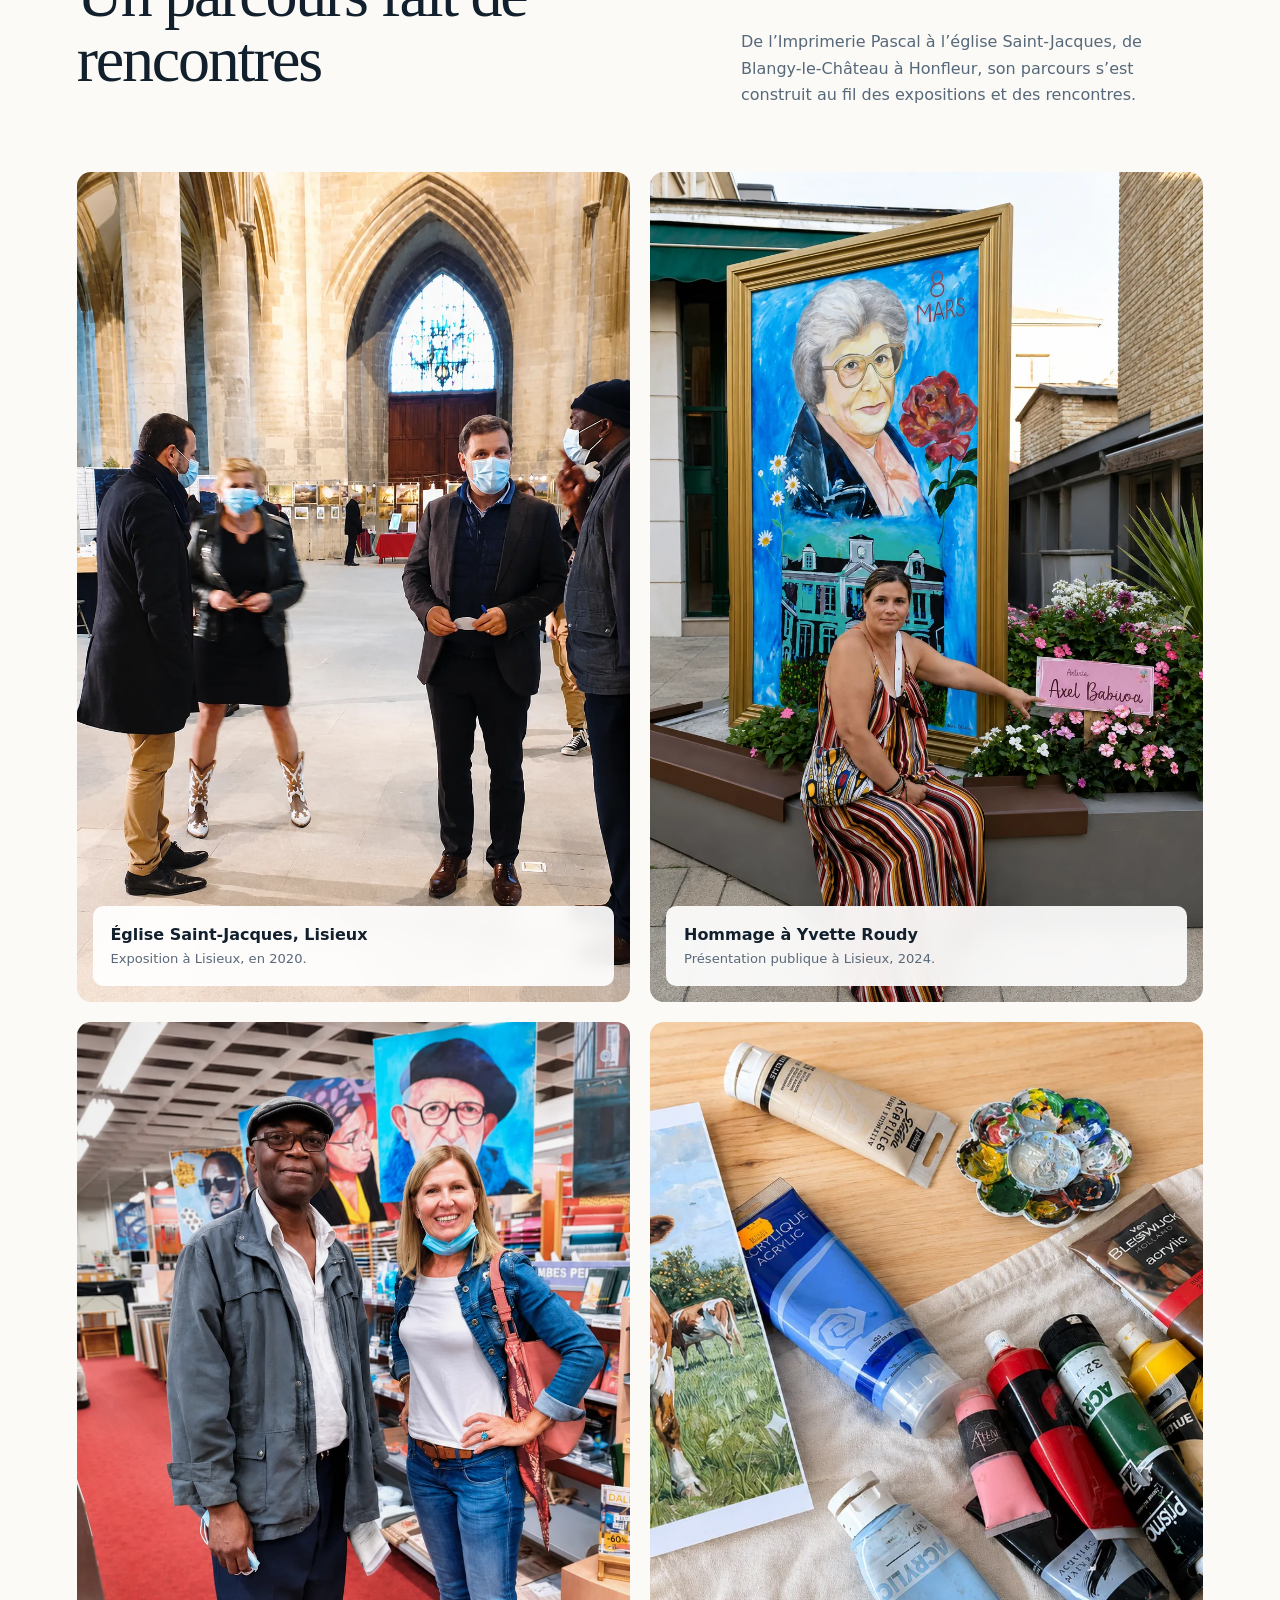
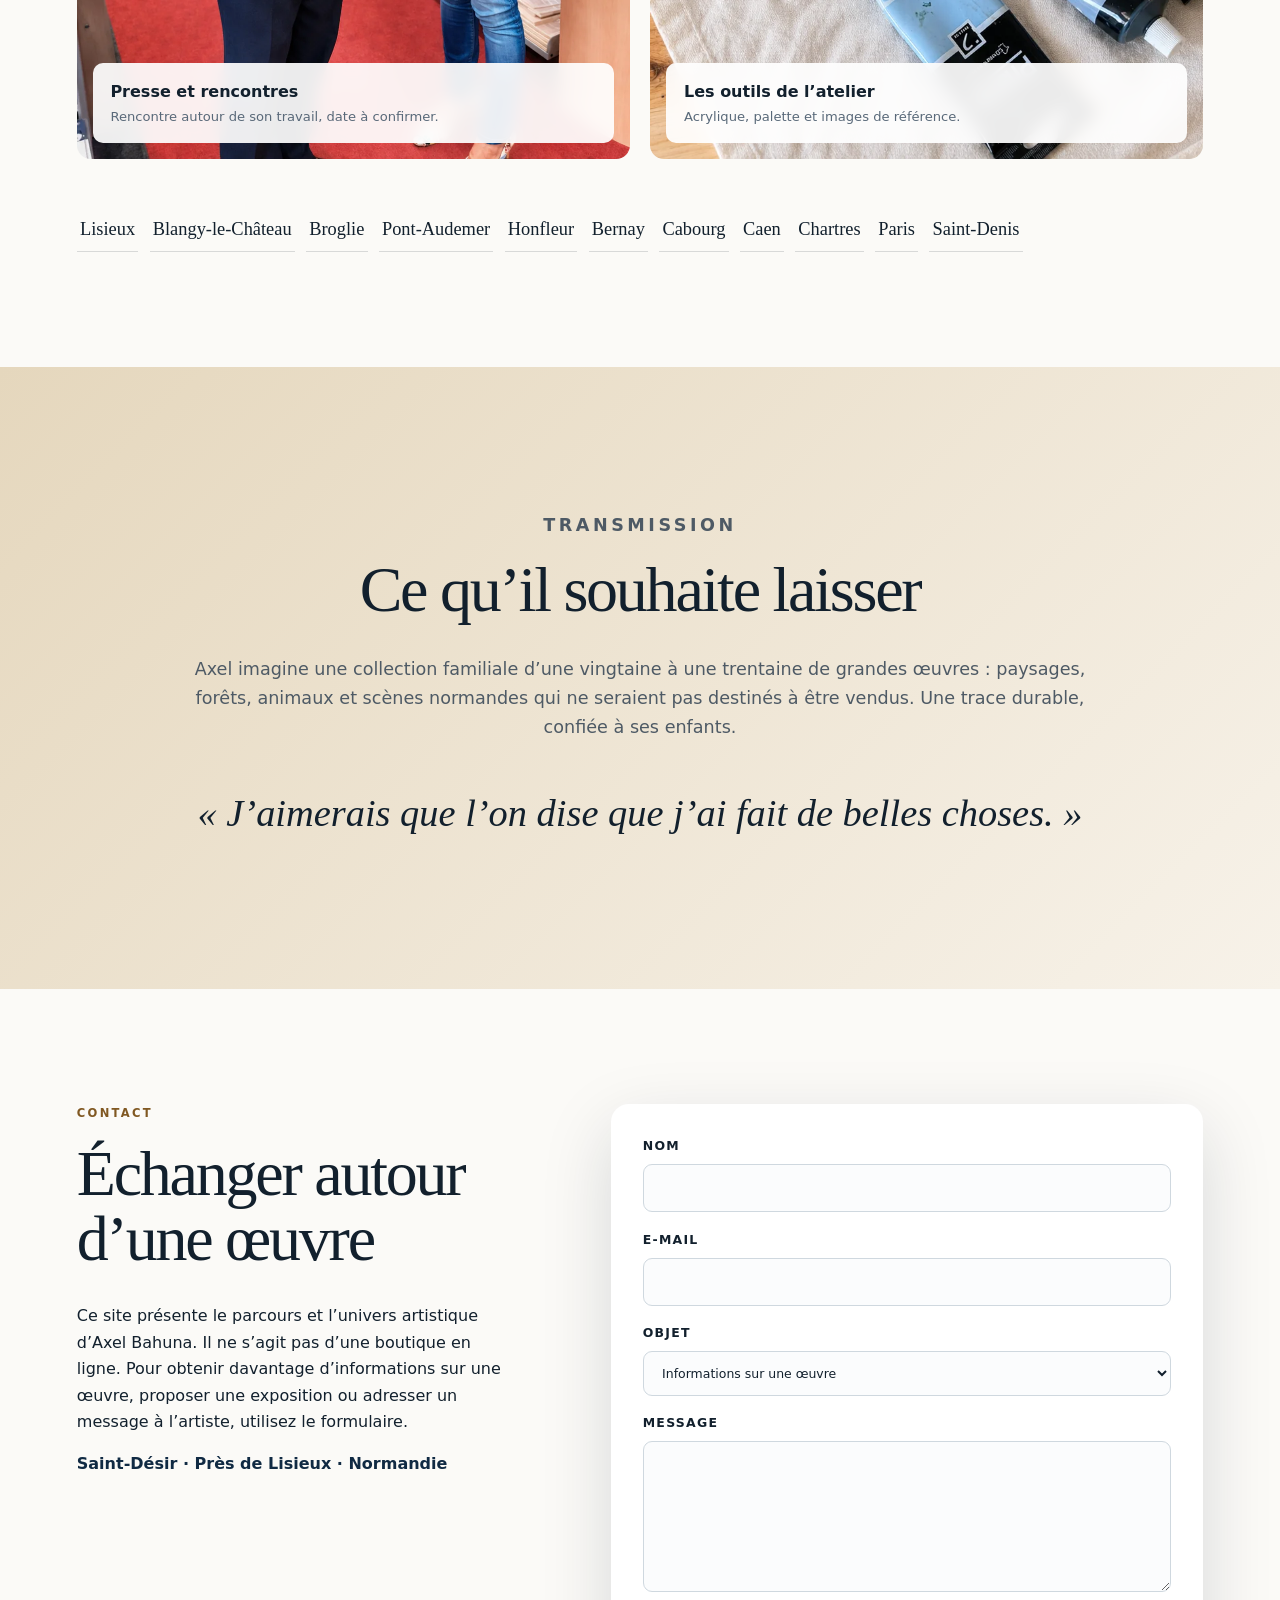
==== commit 15b205be: "Configurer le domaine axel-bahuna.fr" ====
--- a/index.html
+++ b/index.html
@@ -9,11 +9,11 @@
   <meta property="og:title" content="Axel Bahuna — Artiste peintre" />
   <meta property="og:description" content="De Kinshasa aux paysages de Normandie : parcours, œuvres et expositions d’Axel Bahuna." />
   <meta property="og:type" content="website" />
-  <meta property="og:url" content="https://axelbahuna.fr/" />
+  <meta property="og:url" content="https://axel-bahuna.fr/" />
   <meta property="og:locale" content="fr_FR" />
-  <meta property="og:image" content="https://axelbahuna.fr/assets/images/archive/axel-atelier.webp" />
+  <meta property="og:image" content="https://axel-bahuna.fr/assets/images/archive/axel-atelier.webp" />
   <meta property="og:image:alt" content="Axel Bahuna peignant un paysage de vaches normandes dans son atelier" />
-  <link rel="canonical" href="https://axelbahuna.fr/" />
+  <link rel="canonical" href="https://axel-bahuna.fr/" />
   <link rel="icon" href="assets/favicon.svg" type="image/svg+xml" />
   <link rel="stylesheet" href="styles.css" />
   <script type="application/ld+json">
@@ -24,7 +24,7 @@
     "birthDate": "1954",
     "jobTitle": "Artiste peintre",
     "homeLocation": {"@type":"Place","name":"Saint-Désir, Normandie, France"},
-    "url": "https://axelbahuna.fr/",
+    "url": "https://axel-bahuna.fr/",
     "description": "Artiste peintre figuratif passionné par les paysages normands, la nature, les animaux et les portraits."
   }
   </script>
